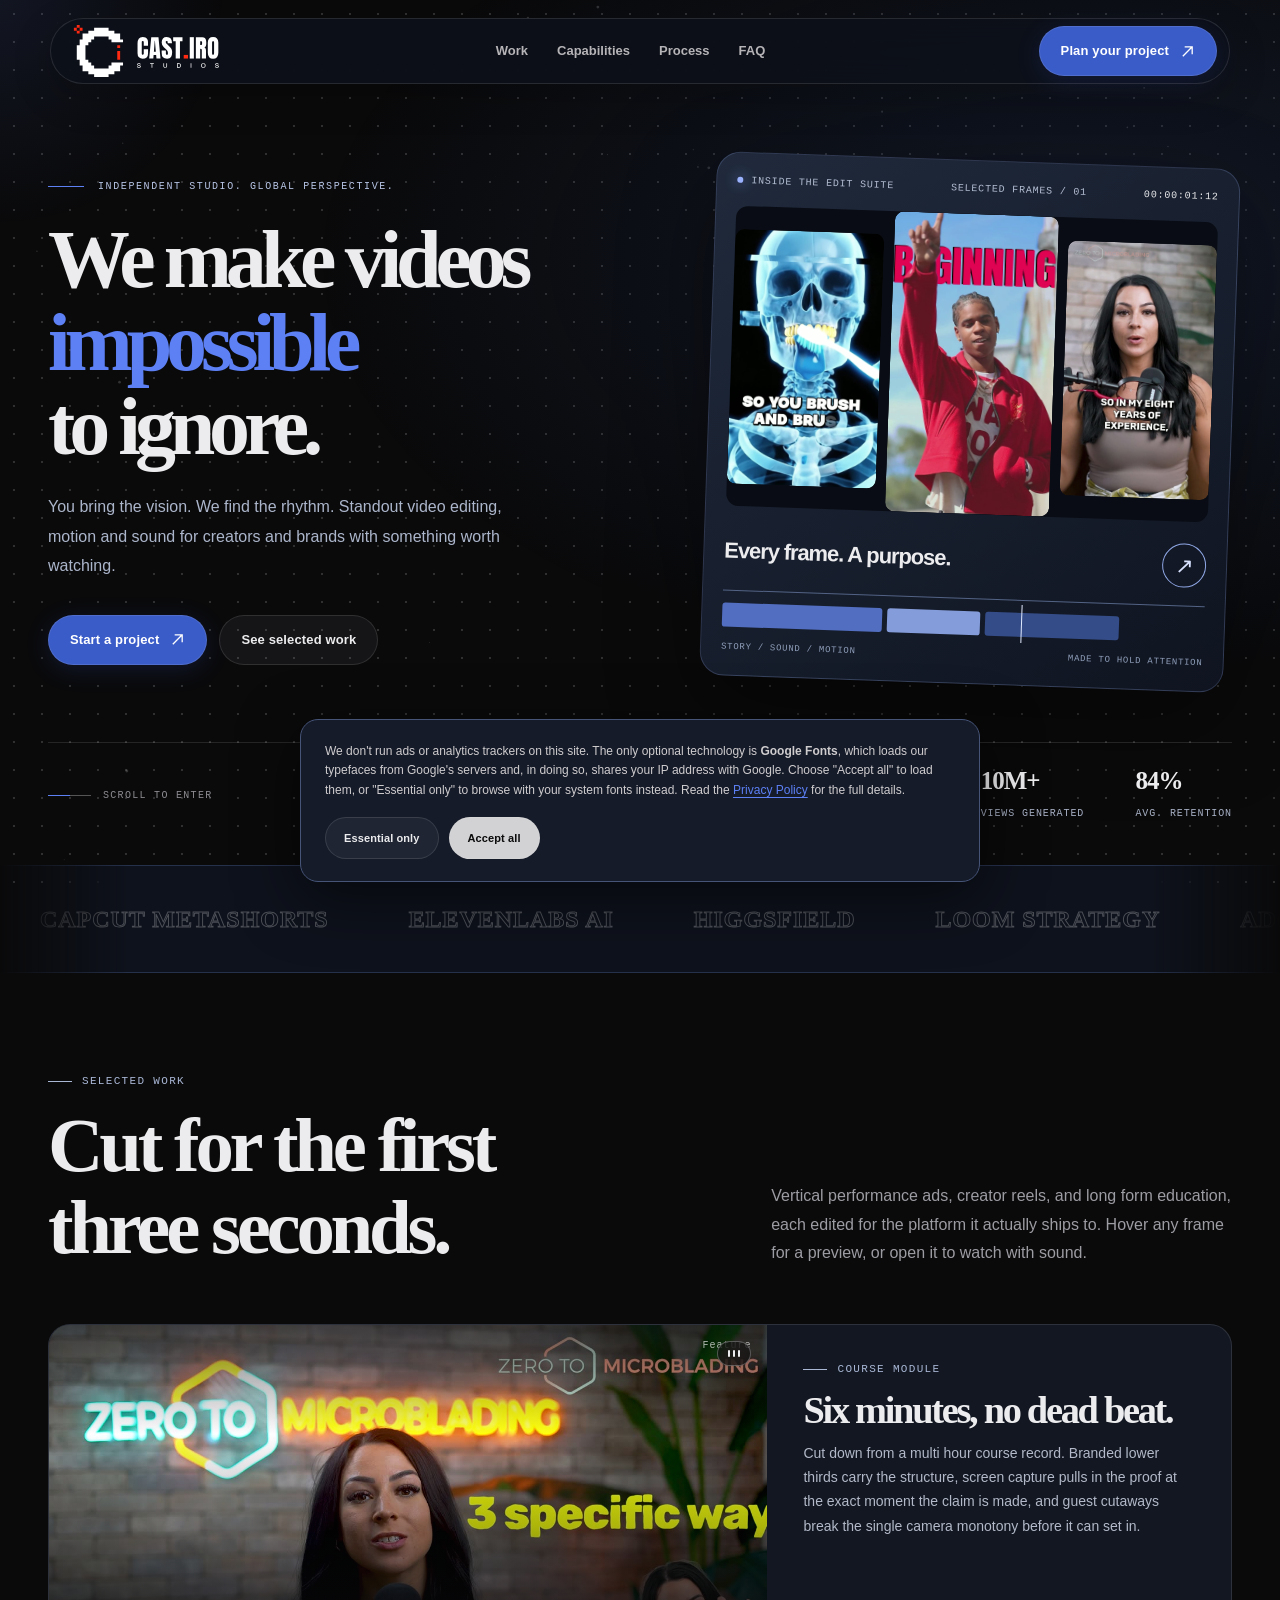
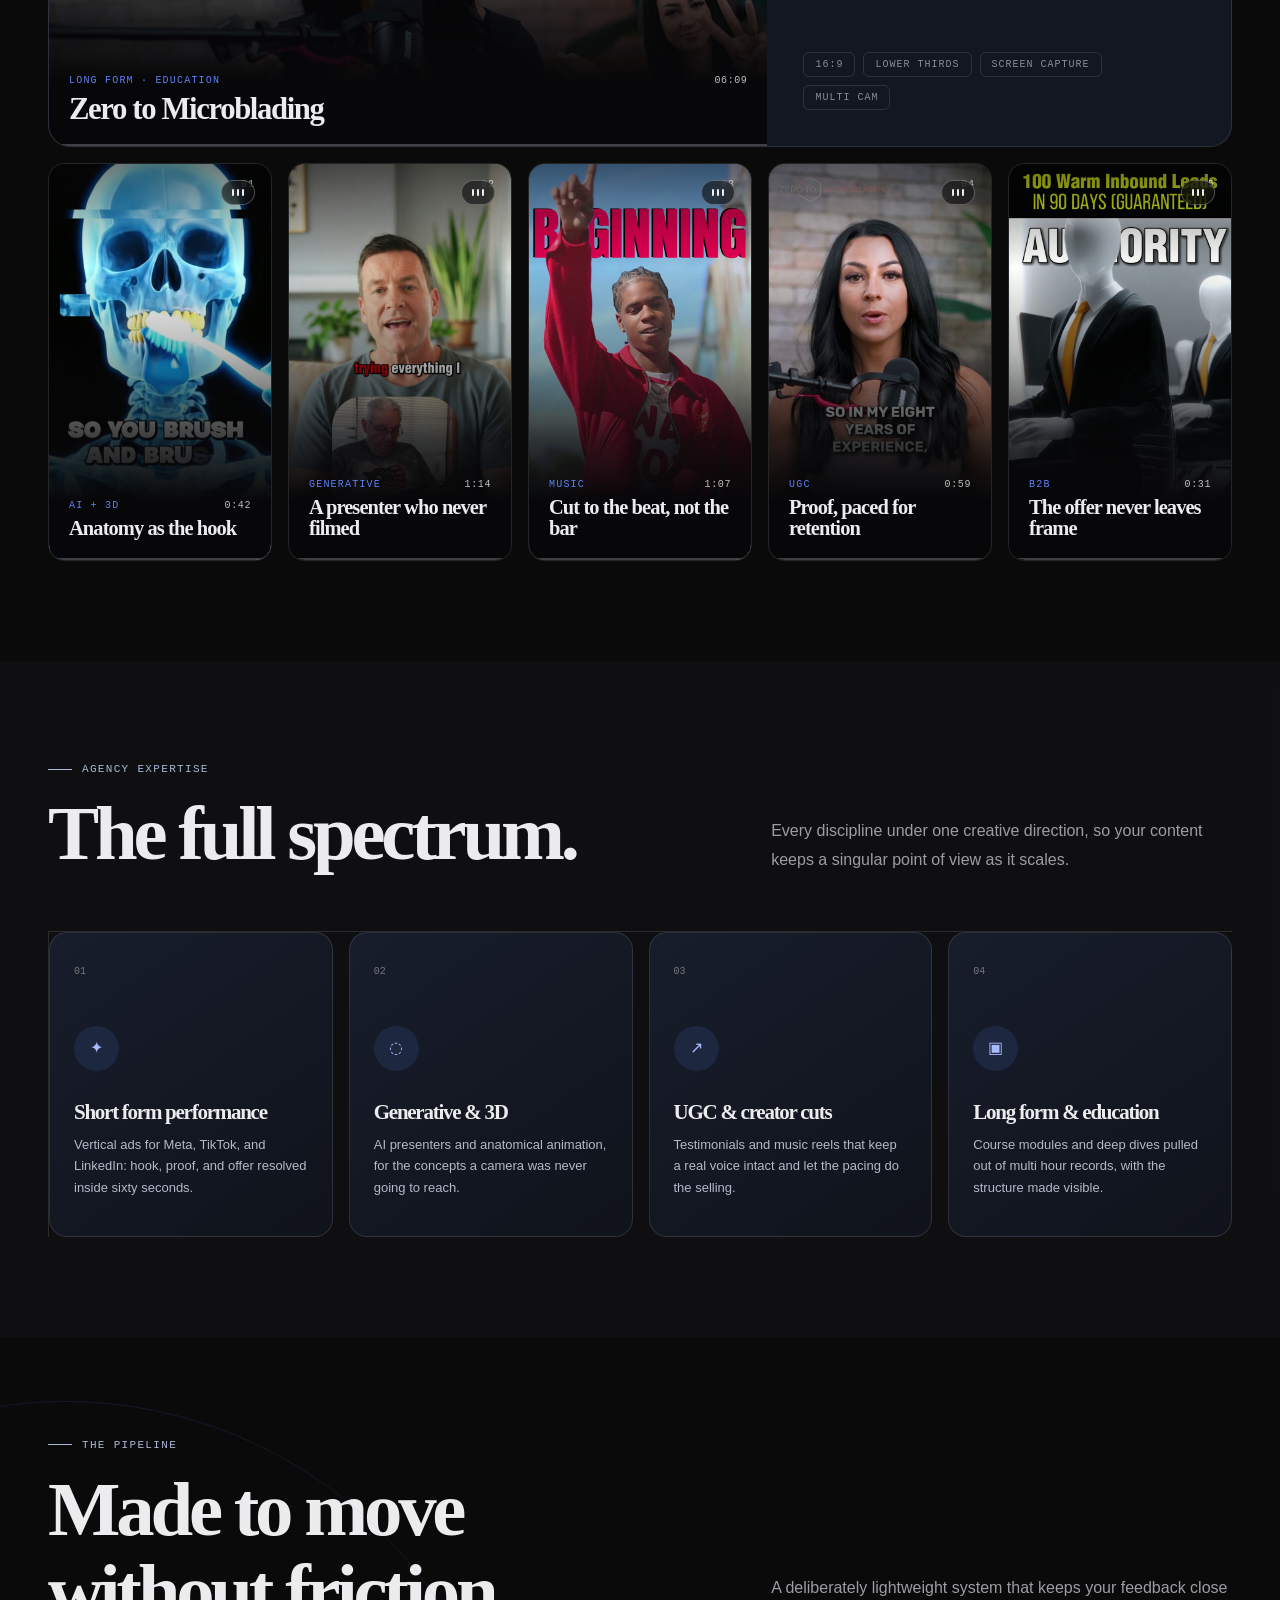
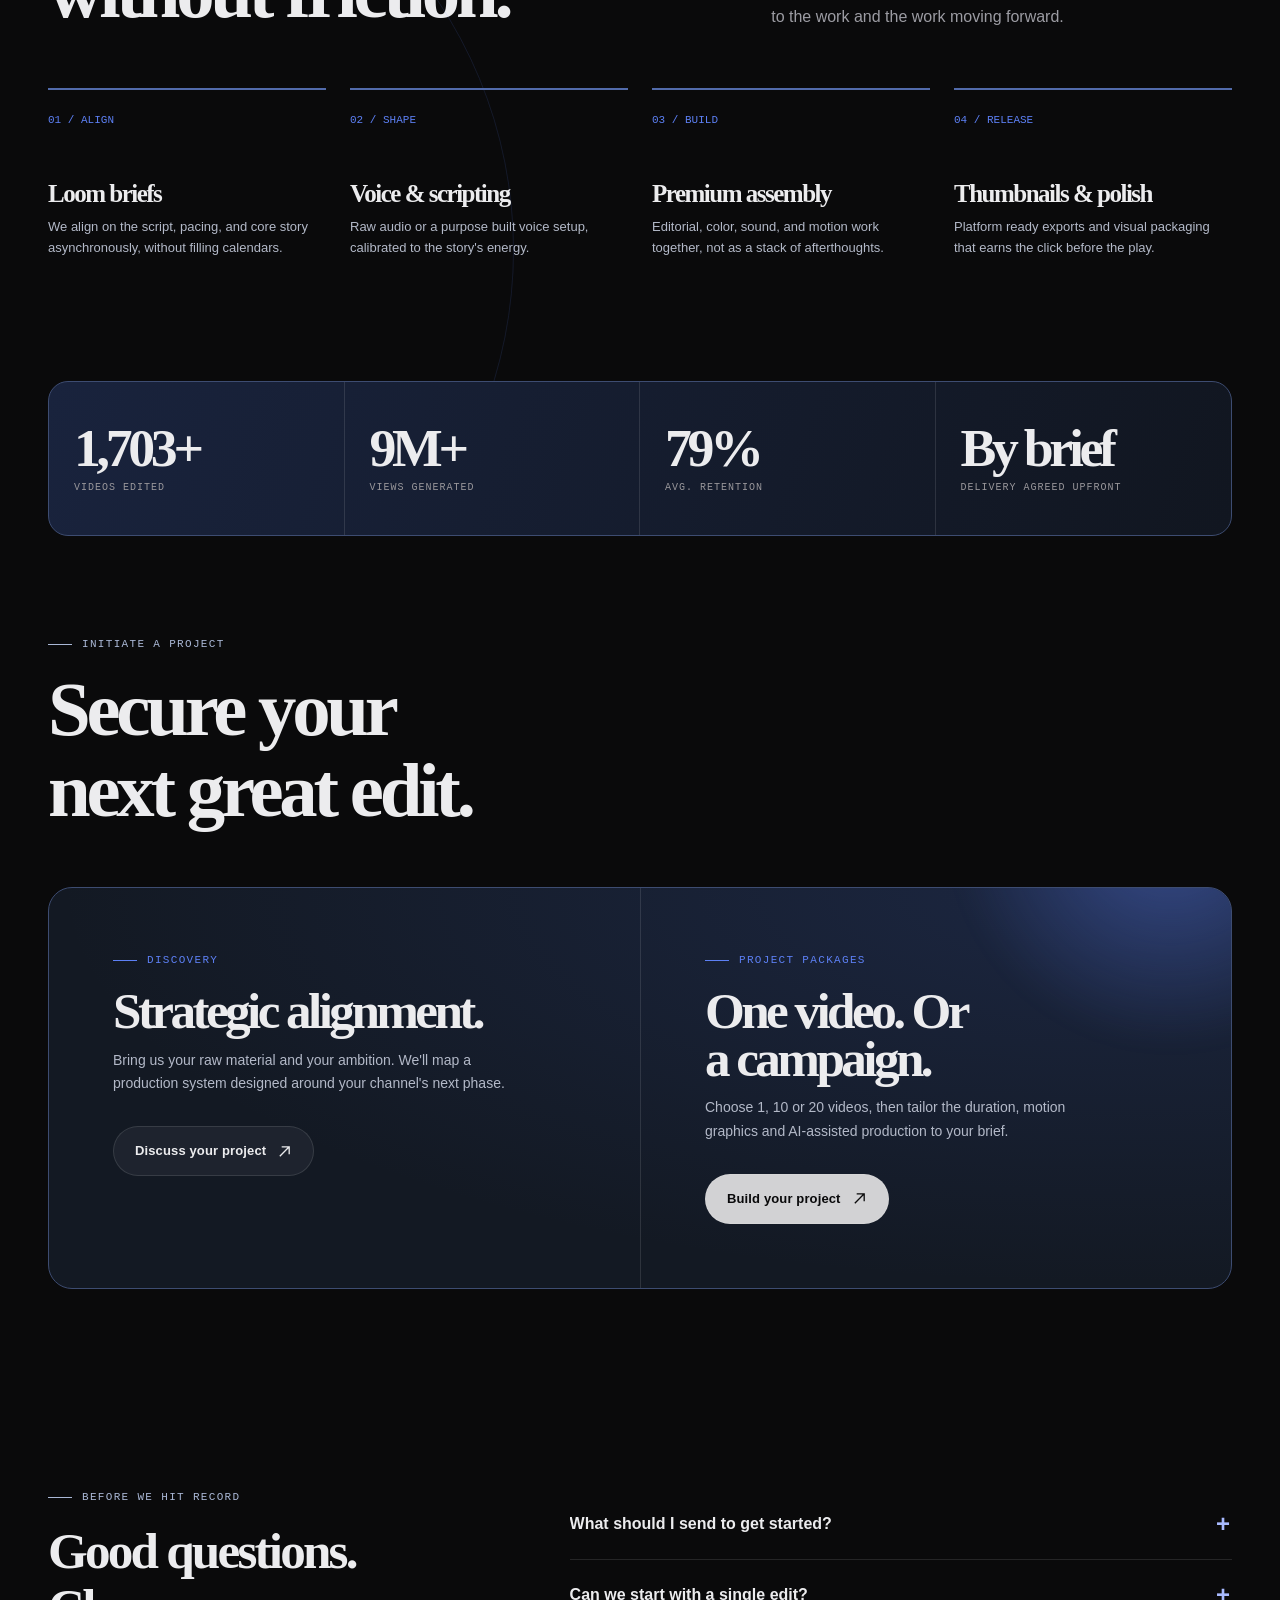
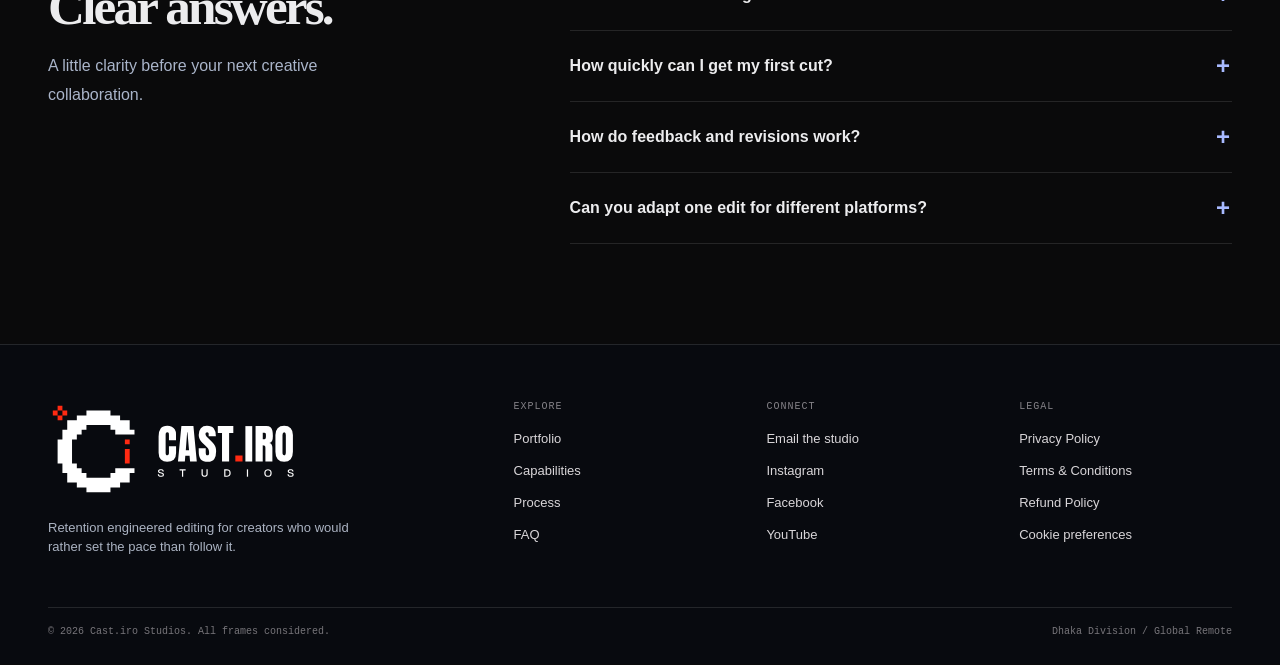
==== index.html @ a3deab30 "Publish Cast.iro Studios website" ====
<!doctype html>
<html lang="en">
<head>
  <meta charset="utf-8">
  <meta name="viewport" content="width=device-width, initial-scale=1">
  <meta name="description" content="Cast.iro Studios: retention led video editing for creators and brands.">
  <meta name="theme-color" content="#0a0a0b">
  <link rel="icon" type="image/svg+xml" href="assets/castiro-favicon.svg">
  <link rel="icon" type="image/png" sizes="64x64" href="assets/castiro-favicon-64.png">
  <link rel="shortcut icon" href="assets/castiro-favicon.ico">
  <link rel="apple-touch-icon" sizes="180x180" href="assets/castiro-apple-touch-icon-180.png">
  <title>Cast.iro Studios | Video Editing, Cut With Intent</title>
<meta property="og:type" content="website">
<meta property="og:site_name" content="Cast.iro Studios">
<meta property="og:title" content="Cast.iro Studios | Video Editing, Cut With Intent">
<meta property="og:description" content="Cast.iro Studios: retention led video editing for creators and brands.">
<meta property="og:image" content="assets/work/creator-reel.jpg">
<meta name="twitter:card" content="summary_large_image">
<script type="application/ld+json">
{
  "@context": "https://schema.org",
  "@graph": [
    {"@type":"ProfessionalService","name":"Cast.iro Studios","email":"castirostudios@gmail.com","address":{"@type":"PostalAddress","addressRegion":"Dhaka Division","addressCountry":"BD"},"areaServed":"Worldwide"},
    {"@type":"FAQPage","mainEntity":[
      {"@type":"Question","name":"What should I send to get started?","acceptedAnswer":{"@type":"Answer","text":"Send a short outline of your project, your target platform, a reference you like, and your deadline. Include a link to your footage if it is ready. We will confirm the scope before work begins."}},
      {"@type":"Question","name":"Can we start with a single edit?","acceptedAnswer":{"@type":"Answer","text":"Yes. A single video starts at $10, 10 videos at $50, and 20 videos at $100. These are one-time project prices for standard editing. You can also select a free sample on our project pricing page."}},
      {"@type":"Question","name":"How quickly can I get my first cut?","acceptedAnswer":{"@type":"Answer","text":"We confirm timing after reviewing the number of videos, duration, required production and supplied assets. Tell us your deadline in the project brief."}},
      {"@type":"Question","name":"How do feedback and revisions work?","acceptedAnswer":{"@type":"Answer","text":"Share consolidated, timestamped feedback. Revision allowances and additional work are agreed in the project quote before editing begins."}},
      {"@type":"Question","name":"Can you adapt one edit for different platforms?","acceptedAnswer":{"@type":"Answer","text":"Yes. Tell us where each version will run and which aspect ratios you need. We can plan platform-specific cuts, captions and pacing in your project quote."}}
    ]}
  ]
}
</script>


  <!--
    Google Fonts is loaded from JavaScript further down the page, only
    after a visitor accepts "Accept all" in the cookie banner. Until
    then the fallback fonts defined in :root are used instead. This
    keeps the very first network request the browser makes free of any
    third-party (Google) contact, which is what the cookie banner
    promises. See the "COOKIE CONSENT" section of the script at the
    bottom of this file.
  -->

  <style>

    /* ==========================================================
       1. DESIGN TOKENS
       Every color, font, and easing curve used across the page
       is defined once here so the whole site can be restyled by
       editing this one block.
       ========================================================== */
    :root {
      /* Kinetic palette — a neutral void black and a charcoal panel,
         chalk-grey type, and a dot lattice running underneath it all, so
         the footage in the work grid is the warmest thing on the page. */
      --ink: #ececee;
      --muted: #9c9ca3;
      --canvas: #0a0a0b;
      --surface: #141416;
      --line: rgba(236, 236, 238, .12);

      /* One chromatic accent only: cobalt. --accent is the bright cut
         used for type and glows (5.5:1 on the canvas); --cobalt is the
         deeper fill behind white labels. Hierarchy below it is carried
         by a cool steel grey, not by a second hue. --chalk is the light
         panel from the palette, used for the secondary button. */
      --accent: #5d80f5;
      --accent-dim: #8b8b94;
      --accent-rgb: 93, 128, 245;
      --cobalt: #3a5cc8;
      --chalk: #d2d2d4;
      --dot-rgb: 236, 236, 238;

      --serif: "Syne", Georgia, serif;
      --sans: "Manrope", -apple-system, BlinkMacSystemFont, "Segoe UI", sans-serif;
      --mono: "DM Mono", "Consolas", monospace;
      --ease: cubic-bezier(.16, 1, .3, 1);
    }

    /* ==========================================================
       2. RESET & BASE ELEMENTS
       ========================================================== */
    * {
      box-sizing: border-box;
      margin: 0;
    }

    html {
      scroll-behavior: smooth;
      background: var(--canvas);
    }

    body {
      min-width: 320px;
      overflow-x: hidden;
      background: var(--canvas);
      color: var(--ink);
      font-family: var(--sans);
      line-height: 1.5;
      /* Makes body its own stacking context, so the z-index:-1 ambient
         layers below (dot grid, particles, spotlight) paint above the
         body background rather than underneath it. */
      isolation: isolate;
    }

    ::selection {
      background: var(--cobalt);
      color: #fff;
    }

    /* Kinetic dot grid, which replaces the old film grain: a fixed
       lattice the page scrolls across, the same dot field as the
       palette's charcoal panel. */
    body::before {
      content: "";
      position: fixed;
      inset: 0;
      z-index: -2;
      pointer-events: none;
      background-image: radial-gradient(circle, rgba(var(--dot-rgb), .17) 0 1px, transparent 1.6px);
      background-size: 28px 28px;
    }

    /* The kinetic half: a cobalt copy of the same lattice, shown only in
       a soft circle around the pointer. The script at the bottom moves
       it and offsets its background so the lit dots land exactly on the
       grey ones. Keep the 28px grid and 360px size in sync with it. */
    .kinetic-glow {
      position: fixed;
      z-index: -1;
      top: 0;
      left: 0;
      width: 360px;
      height: 360px;
      margin: -180px 0 0 -180px;
      pointer-events: none;
      opacity: 0;
      background-image: radial-gradient(circle, rgba(var(--accent-rgb), .95) 0 1.2px, transparent 1.8px);
      background-size: 28px 28px;
      -webkit-mask-image: radial-gradient(circle closest-side, #000 15%, transparent);
      mask-image: radial-gradient(circle closest-side, #000 15%, transparent);
      transition: opacity .4s;
    }

    .kinetic-glow.on {
      opacity: 1;
    }

    a {
      color: inherit;
      text-decoration: none;
    }

    button {
      color: inherit;
      font: inherit;
    }

    /* ==========================================================
       3. LAYOUT & TYPOGRAPHY UTILITIES
       Reused by nearly every section below.
       ========================================================== */
    .shell {
      width: min(1240px, calc(100% - 48px));
      margin: auto;
    }

    .eyebrow {
      display: flex;
      align-items: center;
      gap: 10px;
      color: var(--accent-dim);
      font: 500 11px/1 var(--mono);
      letter-spacing: .12em;
      text-transform: uppercase;
    }

    .eyebrow::before {
      content: "";
      width: 24px;
      height: 1px;
      background: currentColor;
    }

    .section {
      position: relative;
      padding: clamp(90px, 12vw, 170px) 0;
    }

    .section-head {
      display: grid;
      grid-template-columns: 1.2fr .8fr;
      gap: 32px;
      align-items: end;
      margin-bottom: 56px;
    }

    h1, h2, h3 {
      text-wrap: balance;
    }

    h2 {
      max-width: 760px;
      margin-top: 16px;
      font: 700 clamp(42px, 6vw, 82px) / .98 var(--serif);
      letter-spacing: -.065em;
    }

    .lead {
      max-width: 480px;
      color: var(--muted);
      font-size: 16px;
      line-height: 1.75;
    }

    /* ==========================================================
       4. PRELOADER
       ========================================================== */
    .loader {
      position: fixed;
      inset: 0;
      z-index: 100;
      display: grid;
      place-items: center;
      overflow: hidden;
      background: #070708;
      transition: clip-path .9s var(--ease);
    }

    .loader.done {
      clip-path: inset(0 0 100% 0);
      pointer-events: none;
    }

    .loader-inner {
      width: min(620px, 80vw);
    }

    .loader-brand {
      display: flex;
      justify-content: space-between;
      align-items: end;
      margin-bottom: 15px;
      font: 700 clamp(38px, 7vw, 72px) / .9 var(--serif);
      letter-spacing: -.08em;
    }

    .loader-brand small {
      color: var(--accent);
      font: 500 10px var(--mono);
      letter-spacing: .12em;
    }

    /* The studio logo. Starts faint and fills in to full strength as
       loading progresses; see the "PRELOADER" script for the JS side. */
    .loader-logo {
      display: block;
      width: auto;
      height: clamp(72px, 13vw, 132px);
      opacity: .25;
      transition: opacity .1s linear;
    }

    .loader-line {
      height: 1px;
      background: rgba(255, 255, 255, .18);
      overflow: hidden;
    }

    .loader-line span {
      display: block;
      width: 0;
      height: 100%;
      background: var(--accent);
      transition: width .24s linear;
    }

    .loader-status {
      display: flex;
      justify-content: space-between;
      margin-top: 12px;
      color: #8e8c91;
      font: 11px var(--mono);
      letter-spacing: .08em;
      text-transform: uppercase;
    }

    /* ==========================================================
       5. NAVIGATION
       ========================================================== */
    .nav {
      position: fixed;
      z-index: 15;
      top: 18px;
      left: 50%;
      width: min(1180px, calc(100% - 32px));
      transform: translateX(-50%);
      border: 1px solid transparent;
      border-radius: 999px;
      transition: background .35s, border-color .35s, box-shadow .35s, top .35s;
    }

    .nav.scrolled {
      top: 10px;
      background: rgba(12, 12, 14, .76);
      border-color: var(--line);
      box-shadow: 0 15px 45px rgba(0, 0, 0, .22);
      backdrop-filter: blur(18px);
    }

    .nav-inner {
      height: 64px;
      display: flex;
      align-items: center;
      justify-content: space-between;
      padding: 0 12px 0 20px;
    }

    /* The studio logo (assets/castiro-logo-horizontal-white.svg): the horizontal white
       cut on a transparent background, so it sits straight on the dark
       UI. The footer reuses it at a larger size. */
    .brand {
      display: inline-flex;
      align-items: center;
    }

    .brand img {
      display: block;
      width: auto;
      height: 58px;
      transition: opacity .25s;
    }

    .brand:hover img {
      opacity: .78;
    }

    footer .brand img {
      height: 96px;
    }

    .nav-links {
      display: flex;
      gap: 3px;
      list-style: none;
      padding: 0;
    }

    .nav-links a {
      display: block;
      padding: 8px 13px;
      border-radius: 999px;
      color: #b6b4b7;
      font-size: 12px;
      font-weight: 700;
      transition: .25s;
    }

    .nav-links a:hover {
      color: white;
      background: rgba(255, 255, 255, .08);
    }

    .menu {
      display: none;
      border: 0;
      background: transparent;
      cursor: pointer;
      padding: 10px;
    }

    .menu span {
      display: block;
      width: 21px;
      height: 1px;
      margin: 5px;
      background: #fff;
      transition: .25s;
    }

    .nav.open .menu span:first-child {
      transform: translateY(3px) rotate(45deg);
    }

    .nav.open .menu span:last-child {
      transform: translateY(-3px) rotate(-45deg);
    }

    .nav.open .nav-links {
      display: flex;
    }

    /* ==========================================================
       6. BUTTONS & CONTROLS
       ========================================================== */
    .button {
      /* The fill is the deeper --cobalt, not the bright --accent, so a
         white label clears 5.7:1 on it. */
      --button-bg: var(--cobalt);
      --button-fg: #fff;
      position: relative;
      display: inline-flex;
      align-items: center;
      justify-content: center;
      gap: 11px;
      min-height: 49px;
      padding: 0 21px;
      border: 1px solid rgba(236, 236, 238, .12);
      border-radius: 999px;
      overflow: hidden;
      background: var(--button-bg);
      color: var(--button-fg);
      font-size: 12px;
      font-weight: 800;
      letter-spacing: .01em;
      isolation: isolate;
      cursor: pointer;
      transition: transform .3s var(--ease), border-color .3s, background .3s;
    }

    .button::before {
      content: "";
      position: absolute;
      inset: 0;
      z-index: -1;
      background: linear-gradient(110deg, transparent 30%, rgba(255, 255, 255, .32) 49%, transparent 58%);
      transform: translateX(-110%);
      transition: transform .65s var(--ease);
    }

    .button:hover::before {
      transform: translateX(110%);
    }

    .button:hover {
      border-color: rgba(236, 236, 238, .4);
    }

    .button:focus-visible {
      outline: 2px solid var(--accent);
      outline-offset: 3px;
    }

    .button svg {
      width: 15px;
      transition: transform .25s;
    }

    .button:hover svg {
      transform: translate(3px, -3px);
    }

    .button.ghost {
      --button-bg: rgba(236, 236, 238, .05);
      --button-fg: var(--ink);
    }

    /* Secondary emphasis is a chalk fill, not a second accent hue. */
    .button.solid {
      --button-bg: var(--chalk);
      --button-fg: var(--canvas);
    }

    /* ==========================================================
       7. HERO
       ========================================================== */
    .hero {
      position: relative;
      display: grid;
      align-items: end;
      min-height: 100svh;
      padding: clamp(120px, 15vh, 155px) 0 54px;
      overflow: hidden;
    }

    .hero::after {
      content: "";
      position: absolute;
      z-index: 0;
      inset: auto 0 0;
      height: 220px;
      background: linear-gradient(transparent, var(--canvas));
      pointer-events: none;
    }

    .hero-grid {
      position: relative;
      z-index: 1;
      display: grid;
      grid-template-columns: 1.3fr .7fr;
      gap: 30px;
      align-items: end;
    }

    .hero-copy {
      max-width: 860px;
    }

    /* The studio's tagline: the headline typeface at label size, with a
       slow cobalt shine sweeping through the chalk text so it stands out
       from the smaller mono labels used everywhere else. */
    .hero-kicker {
      flex-wrap: wrap;
      gap: 14px;
      font: 700 clamp(13px, 1.3vw, 16px) / 1.2 var(--serif);
      letter-spacing: .2em;
    }

    .hero-kicker::before {
      width: 36px;
      background: var(--accent);
    }

    .hero-kicker span {
      background: linear-gradient(100deg, var(--ink) 35%, var(--accent) 50%, var(--ink) 65%) 0 0 / 250% 100%;
      -webkit-background-clip: text;
      background-clip: text;
      -webkit-text-fill-color: transparent;
      color: transparent;
      animation: kicker-shine 5s ease-in-out infinite;
    }

    @keyframes kicker-shine {
      0%   { background-position: 100% 0; }
      60%, 100% { background-position: 0 0; }
    }

    .hero h1 {
      margin: 22px 0 24px;
      /* Capped by viewport height too, so the longer intro paragraph
         below still fits on the first screen of a short laptop display. */
      font: 700 clamp(58px, min(9vw, 15.5vh), 140px) / .83 var(--serif);
      letter-spacing: -.09em;
    }

    .hero h1 .word {
      display: inline-block;
      transform: translateY(112%);
      opacity: 0;
      transition: transform 1s var(--ease), opacity .8s var(--ease);
    }

    body.ready .hero h1 .word {
      transform: none;
      opacity: 1;
    }

    .hero h1 .accent {
      color: var(--accent);
    }

    .hero h1 .line {
      display: block;
      overflow: hidden;
    }

    .hero-description {
      max-width: 660px;
      color: #b2b0b2;
      font-size: clamp(15px, 1.4vw, 17px);
      line-height: 1.7;
    }

    .hero-actions {
      display: flex;
      flex-wrap: wrap;
      gap: 12px;
      margin-top: 34px;
    }

    .hero-foot {
      position: relative;
      z-index: 1;
      display: flex;
      justify-content: space-between;
      align-items: end;
      gap: 18px;
      margin-top: clamp(36px, 8vh, 80px);
    }

    .scroll-cue {
      display: flex;
      align-items: center;
      gap: 12px;
      color: #8e8c91;
      font: 10px var(--mono);
      letter-spacing: .13em;
      text-transform: uppercase;
    }

    .scroll-cue span {
      display: block;
      width: 43px;
      height: 1px;
      overflow: hidden;
      background: #555;
    }

    .scroll-cue span::after {
      content: "";
      display: block;
      width: 50%;
      height: 100%;
      background: var(--accent);
      animation: scan 1.6s infinite;
    }

    .hero-stats {
      display: flex;
      gap: clamp(17px, 4vw, 54px);
    }

    .hero-stat b {
      display: block;
      font: 700 clamp(19px, 2vw, 28px) / 1 var(--serif);
      letter-spacing: -.07em;
    }

    .hero-stat small {
      color: #89878a;
      font: 10px var(--mono);
      letter-spacing: .09em;
      text-transform: uppercase;
    }

    @keyframes scan {
      to { transform: translateX(90px); }
    }

    /* ==========================================================
       8. TOOLS MARQUEE
       ========================================================== */
    /* A continuous ribbon of large outlined words. The track holds the
       word list four times and slides exactly half its width per loop,
       so the second half lands where the first began with no seam.
       Each half is wider than even a very wide screen, so no gap ever
       opens at the right edge. Only the first copy is read aloud. The edges fade out through a mask, so
       the dot grid behind stays visible right to the border. */
    .marquee {
      overflow: hidden;
      padding: 40px 0;
      border-block: 1px solid var(--line);
      -webkit-mask-image: linear-gradient(90deg, transparent, #000 clamp(40px, 10vw, 150px), #000 calc(100% - clamp(40px, 10vw, 150px)), transparent);
      mask-image: linear-gradient(90deg, transparent, #000 clamp(40px, 10vw, 150px), #000 calc(100% - clamp(40px, 10vw, 150px)), transparent);
    }

    .marquee-track {
      display: flex;
      width: max-content;
      animation: marquee 30s linear infinite;
    }

    .marquee span {
      margin: 0 40px;
      color: transparent;
      -webkit-text-stroke: 1px rgba(var(--dot-rgb), .28);
      font: 700 24px/1.1 var(--serif);
      letter-spacing: .04em;
      text-transform: uppercase;
      white-space: nowrap;
    }

    @keyframes marquee {
      to { transform: translateX(-50%); }
    }

    /* ==========================================================
       9. SELECTED WORK
       Every tile carries three assets at three different costs:
         · a poster JPG  (~70KB) — ships with the page
         · an 8s silent loop (~250KB) — src is attached by JS only
           when the tile is hovered or scrolled into view
         · the full cut with audio (6–36MB) — only ever requested
           when someone actually opens the tile in the lightbox
       That is why the markup below has a <video> with no src: the
       poster <img> underneath is what renders until JS promotes it.
       ========================================================== */
    .work-feature {
      display: grid;
      grid-template-columns: 1.55fr 1fr;
      /* The media column has no in-flow content (poster and video are
         both absolute), so the row height comes from the copy panel.
         This floor stops the 16:9 frame collapsing on wide screens. */
      min-height: clamp(360px, 33vw, 440px);
      margin-bottom: 16px;
      overflow: hidden;
      border: 1px solid var(--line);
      border-radius: 18px;
      background: var(--surface);
    }

    .reel-grid {
      display: grid;
      grid-template-columns: repeat(5, 1fr);
      gap: 16px;
    }

    /* Shared tile shell. It is a <button> so the lightbox is reachable
       by keyboard, which a div with a click handler would not be. */
    .tile {
      position: relative;
      display: block;
      width: 100%;
      height: 100%;
      padding: 0;
      overflow: hidden;
      border: 0;
      background: #111113;
      color: inherit;
      font: inherit;
      text-align: left;
      cursor: pointer;
      isolation: isolate;
    }

    /* The wrapper owns the shape and the lift; the button inside just
       fills it. Keeping the transform off the button means the focus
       ring is never clipped by the wrapper's overflow. */
    .reel {
      position: relative;
      aspect-ratio: 9 / 16;
      overflow: hidden;
      border: 1px solid var(--line);
      border-radius: 16px;
      transition: translate .55s var(--ease), border-color .4s;
    }

    /* The lift uses `translate`, not `transform`: these tiles also carry
       .reveal, whose .visible rule sets `transform: none` further down
       the sheet at equal specificity and would otherwise cancel it. */
    .reel:hover {
      translate: 0 -6px;
      border-color: rgba(236, 236, 238, .35);
    }

    .tile:focus-visible {
      outline: 2px solid var(--accent);
      outline-offset: 3px;
    }

    .tile-poster,
    .tile-loop {
      position: absolute;
      inset: 0;
      width: 100%;
      height: 100%;
      object-fit: cover;
      transition: transform .8s var(--ease);
    }

    /* A slow push-in on the frame itself, so the tile reacts even
       before the preview has finished loading. */
    .tile:hover .tile-poster,
    .tile:hover .tile-loop {
      transform: scale(1.05);
    }

    .tile-loop {
      opacity: 0;
      transition: opacity .45s var(--ease), transform .8s var(--ease);
    }

    /* Set by JS once the loop has actually started painting frames, so
       the poster is never swapped for a blank video element. */
    .tile.is-playing .tile-loop {
      opacity: 1;
    }

    /* Weighted hard toward the bottom on purpose: this footage carries
       its own burned-in captions, so the tile's own label only stays
       legible if the base of the frame is nearly solid. */
    .tile-scrim {
      position: absolute;
      inset: 0;
      z-index: 2;
      background:
        linear-gradient(180deg,
          rgba(7, 7, 9, .55) 0%,
          rgba(7, 7, 9, 0) 26%,
          rgba(7, 7, 9, .30) 48%,
          rgba(7, 7, 9, .80) 70%,
          rgba(7, 7, 9, 1) 85%,
          rgba(7, 7, 9, 1) 100%);
    }

    .tile-meta {
      position: absolute;
      z-index: 3;
      inset: auto 0 0;
      padding: 20px;
    }

    /* Kicker and runtime share one baseline row, so the runtime can
       never collide with a title that wraps to two lines. */
    .tile-kicker-row {
      display: flex;
      align-items: baseline;
      justify-content: space-between;
      gap: 10px;
      margin-bottom: 7px;
    }

    .tile-meta small {
      color: var(--accent);
      font: 10px var(--mono);
      letter-spacing: .12em;
      text-transform: uppercase;
    }

    /* A <span>, not an <h3> — the tile is a <button>, which may only
       contain phrasing content. The button's aria-label carries the
       full description for assistive tech. */
    .tile-title {
      display: block;
      font: 700 clamp(17px, 1.6vw, 23px) / 1.05 var(--serif);
      letter-spacing: -.045em;
    }

    .feature-media .tile-title {
      font-size: clamp(22px, 2.4vw, 34px);
    }

    .tile-index {
      position: absolute;
      z-index: 3;
      top: 15px;
      right: 16px;
      color: rgba(236, 236, 238, .75);
      font: 10px var(--mono);
      letter-spacing: .1em;
    }

    .tile-play {
      position: absolute;
      z-index: 3;
      top: 13px;
      left: 13px;
      display: grid;
      place-items: center;
      width: 36px;
      height: 36px;
      border: 1px solid rgba(236, 236, 238, .28);
      border-radius: 50%;
      background: rgba(7, 7, 9, .45);
      backdrop-filter: blur(9px);
      opacity: 0;
      transform: translateY(6px);
      transition: .35s var(--ease);
    }

    .tile-play::before {
      content: "";
      margin-left: 3px;
      border-top: 6px solid transparent;
      border-bottom: 6px solid transparent;
      border-left: 10px solid var(--ink);
    }

    .tile:hover .tile-play,
    .tile:focus-visible .tile-play {
      opacity: 1;
      transform: none;
    }

    /* Runtime sits opposite the kicker, so the length is legible before
       anyone commits to opening the full cut. */
    .tile-dur {
      flex: none;
      color: rgba(236, 236, 238, .8);
      font: 10px var(--mono);
      letter-spacing: .06em;
    }

    /* Right-hand copy panel of the feature tile */
    .feature-copy {
      display: flex;
      flex-direction: column;
      justify-content: space-between;
      gap: 24px;
      padding: clamp(24px, 3vw, 40px);
    }

    .feature-copy h3 {
      margin: 14px 0 12px;
      font: 700 clamp(26px, 3vw, 40px) / .98 var(--serif);
      letter-spacing: -.06em;
    }

    .feature-copy p {
      color: var(--muted);
      font-size: 14px;
      line-height: 1.72;
    }

    .feature-specs {
      display: flex;
      flex-wrap: wrap;
      gap: 8px;
      margin: 0;
      padding: 0;
      list-style: none;
    }

    .feature-specs li {
      padding: 6px 11px;
      border: 1px solid var(--line);
      border-radius: 999px;
      color: var(--accent-dim);
      font: 10px var(--mono);
      letter-spacing: .1em;
      text-transform: uppercase;
    }

    /* ----------------------------------------------------------
       LIGHTBOX
       One shared player. Its src is set on open and cleared on
       close, so a 36MB long-form cut is never left resident after
       the visitor has moved on.
       ---------------------------------------------------------- */
    /* The [hidden] rule must come with this one. `display: grid` below
       is an author declaration and so beats the UA stylesheet's
       [hidden] { display: none } — without this, the closed lightbox
       stays a full-viewport, pointer-catching overlay at z-index 95
       and nothing else on the page can be clicked or hovered. */
    .lightbox[hidden] {
      display: none;
    }

    .lightbox {
      position: fixed;
      z-index: 95;
      inset: 0;
      display: grid;
      place-items: center;
      padding: clamp(16px, 4vw, 48px);
      background: rgba(5, 5, 7, .9);
      backdrop-filter: blur(14px);
      opacity: 0;
      transition: opacity .3s var(--ease);
    }

    .lightbox.visible {
      opacity: 1;
    }

    .lightbox-inner {
      position: relative;
      display: flex;
      flex-direction: column;
      gap: 14px;
      margin: 0;
      max-width: 100%;
    }

    /* preload="none" means the element has no intrinsic size until
       metadata arrives, so without an explicit aspect-ratio it falls
       back to the default 300x150 and a vertical cut renders as a
       squashed landscape box. Portrait is the common case here, so the
       player is driven from its height. */
    .lightbox video {
      display: block;
      width: auto;
      height: 76vh;
      max-width: 100%;
      max-height: 76vh;
      aspect-ratio: 9 / 16;
      border-radius: 12px;
      background: #000;
    }

    .lightbox video.is-landscape {
      width: min(100%, 128vh);
      height: auto;
      max-height: 72vh;
      aspect-ratio: 16 / 9;
    }

    .lightbox figcaption {
      display: flex;
      flex-wrap: wrap;
      gap: 6px 14px;
      align-items: baseline;
      color: var(--muted);
      font-size: 13px;
    }

    .lightbox figcaption b {
      color: var(--ink);
      font: 700 15px var(--serif);
      letter-spacing: -.02em;
    }

    .lightbox figcaption span {
      color: var(--accent-dim);
      font: 10px var(--mono);
      letter-spacing: .1em;
      text-transform: uppercase;
    }

    .lightbox-close {
      position: absolute;
      top: -46px;
      right: 0;
      display: grid;
      place-items: center;
      width: 36px;
      height: 36px;
      border: 1px solid var(--line);
      border-radius: 50%;
      background: rgba(236, 236, 238, .06);
      color: var(--ink);
      font-size: 18px;
      line-height: 1;
      cursor: pointer;
      transition: background .25s;
    }

    .lightbox-close:hover {
      background: rgba(236, 236, 238, .16);
    }

    .lightbox-close:focus-visible {
      outline: 2px solid var(--accent);
      outline-offset: 3px;
    }

    /* ==========================================================
       10. SERVICES / WORKFLOW
       ========================================================== */
    /* Translucent, so the dot grid reads through it dimmed, like the
       palette's charcoal panel sitting on the void. */
    .services {
      background: rgba(20, 20, 23, .62);
    }

    .service-grid {
      display: grid;
      grid-template-columns: repeat(4, 1fr);
      border-top: 1px solid var(--line);
      border-left: 1px solid var(--line);
    }

    .service {
      position: relative;
      min-height: 305px;
      padding: 24px;
      overflow: hidden;
      border-right: 1px solid var(--line);
      border-bottom: 1px solid var(--line);
      transition: background .4s;
    }

    .service:hover {
      background: #17171b;
    }

    .service-number {
      color: #77757a;
      font: 10px var(--mono);
    }

    .service-icon {
      display: grid;
      place-items: center;
      width: 45px;
      height: 45px;
      margin: 45px 0 30px;
      border-radius: 50%;
      background: rgba(var(--accent-rgb), .12);
      color: var(--accent);
    }

    .service-icon svg {
      width: 22px;
    }

    .service h3 {
      font: 700 21px/1.05 var(--serif);
      letter-spacing: -.06em;
    }

    .service p {
      margin-top: 11px;
      color: var(--muted);
      font-size: 13px;
      line-height: 1.65;
    }

    .process {
      overflow: hidden;
    }

    .process::before {
      content: "";
      position: absolute;
      width: 70vw;
      height: 70vw;
      top: 10%;
      left: -30%;
      border: 1px solid rgba(var(--accent-rgb), .13);
      border-radius: 50%;
    }

    .process-grid {
      position: relative;
      display: grid;
      grid-template-columns: repeat(4, 1fr);
      gap: 16px;
    }

    .step {
      padding: 22px 0;
      border-top: 1px solid var(--line);
    }

    .step b {
      display: block;
      color: var(--accent);
      font: 500 11px var(--mono);
    }

    .step h3 {
      margin: 55px 0 10px;
      font: 700 25px/1 var(--serif);
      letter-spacing: -.06em;
    }

    .step p {
      color: var(--muted);
      font-size: 13px;
      line-height: 1.65;
    }

    .metrics {
      display: grid;
      grid-template-columns: repeat(4, 1fr);
      border-block: 1px solid var(--line);
    }

    .metric {
      padding: 42px 25px;
      border-right: 1px solid var(--line);
    }

    .metric:last-child {
      border: 0;
    }

    .metric b {
      display: block;
      font: 700 clamp(32px, 4.2vw, 60px) / .9 var(--serif);
      letter-spacing: -.08em;
    }

    .metric small {
      display: block;
      margin-top: 10px;
      color: #99979b;
      font: 10px var(--mono);
      letter-spacing: .1em;
      text-transform: uppercase;
    }

    /* ==========================================================
       11. BOOKING PANEL
       ========================================================== */
    .booking-panel {
      position: relative;
      display: grid;
      grid-template-columns: 1fr 1fr;
      overflow: hidden;
      border: 1px solid var(--line);
      border-radius: 22px;
      background:
        radial-gradient(circle, rgba(var(--dot-rgb), .08) 0 1px, transparent 1.6px) 0 0 / 22px 22px,
        linear-gradient(110deg, #151519, #0e0e10);
    }

    .booking-panel::before {
      content: "";
      position: absolute;
      width: 500px;
      height: 500px;
      right: -190px;
      top: -310px;
      border-radius: 50%;
      background: radial-gradient(circle, rgba(var(--accent-rgb), .42), transparent 62%);
      filter: blur(10px);
    }

    .booking-option {
      position: relative;
      padding: clamp(30px, 5vw, 64px);
    }

    .booking-option + .booking-option {
      border-left: 1px solid var(--line);
    }

    .booking-option .eyebrow {
      color: var(--accent);
    }

    .booking-option h3 {
      margin: 18px 0 14px;
      font: 700 clamp(30px, 4vw, 52px) / .93 var(--serif);
      letter-spacing: -.07em;
    }

    .booking-option p {
      max-width: 410px;
      margin-bottom: 30px;
      color: var(--muted);
      font-size: 14px;
      line-height: 1.7;
    }

    /* ==========================================================
       12. FOOTER
       ========================================================== */
    footer {
      padding: 56px 0 27px;
      border-top: 1px solid var(--line);
    }

    .footer-grid {
      display: grid;
      grid-template-columns: 2fr 1fr 1fr 1fr;
      gap: 40px;
    }

    .footer-blurb {
      max-width: 330px;
      margin-top: 14px;
      color: var(--muted);
      font-size: 13px;
    }

    .footer-title {
      margin-bottom: 14px;
      color: #858388;
      font: 10px var(--mono);
      letter-spacing: .1em;
      text-transform: uppercase;
    }

    .footer-links {
      list-style: none;
      padding: 0;
    }

    .footer-links li + li {
      margin-top: 8px;
    }

    .footer-links a, .footer-links button {
      display: inline;
      border: 0;
      background: none;
      padding: 0;
      color: #d9d6d9;
      font-size: 13px;
      font-family: inherit;
      cursor: pointer;
      transition: color .2s;
    }

    .footer-links a:hover, .footer-links button:hover {
      color: var(--accent);
    }

    .footer-bottom {
      display: flex;
      justify-content: space-between;
      gap: 20px;
      margin-top: 50px;
      padding-top: 18px;
      border-top: 1px solid var(--line);
      color: #77757a;
      font: 10px var(--mono);
    }

    /* ==========================================================
       13. COOKIE CONSENT BANNER
       ========================================================== */
    .cookie-banner {
      position: fixed;
      z-index: 90;
      left: 50%;
      bottom: 18px;
      width: min(680px, calc(100% - 32px));
      padding: 22px 24px;
      border: 1px solid var(--line);
      border-radius: 18px;
      background: rgba(15, 15, 18, .97);
      backdrop-filter: blur(20px);
      box-shadow: 0 25px 70px rgba(0, 0, 0, .45);
      transform: translate(-50%, 140%);
      transition: transform .5s var(--ease);
    }

    .cookie-banner.visible {
      transform: translate(-50%, 0);
    }

    .cookie-banner-text {
      color: #cfccce;
      font-size: 13px;
      line-height: 1.65;
    }

    .cookie-banner-text a {
      color: var(--accent);
      text-decoration: underline;
      text-underline-offset: 3px;
    }

    .cookie-banner-actions {
      display: flex;
      flex-wrap: wrap;
      gap: 10px;
      margin-top: 16px;
    }

    .cookie-banner .button {
      min-height: 42px;
      padding: 0 18px;
      font-size: 11px;
    }

    /* ==========================================================
       14. AMBIENT EFFECTS & MOTION PRIMITIVES
       ========================================================== */
    #particles {
      position: fixed;
      z-index: -1;
      inset: 0;
      pointer-events: none;
    }

    .spotlight {
      position: fixed;
      z-index: -1;
      width: 470px;
      height: 470px;
      border-radius: 50%;
      background: radial-gradient(circle, rgba(var(--accent-rgb), .10), transparent 68%);
      transform: translate(-50%, -50%);
      pointer-events: none;
      will-change: left, top;
    }

    .reveal {
      opacity: 0;
      transform: translateY(28px);
      transition: opacity .8s var(--ease), transform .8s var(--ease);
    }

    .reveal.visible {
      opacity: 1;
      transform: none;
    }

    .reveal.delay-1 { transition-delay: .1s; }
    .reveal.delay-2 { transition-delay: .2s; }
    .reveal.delay-3 { transition-delay: .3s; }

    /* ==========================================================
       15. RESPONSIVE — TABLET (≤ 820px)
       ========================================================== */
    @media (max-width: 820px) {
      .shell { width: min(100% - 32px, 680px); }

      .nav-links {
        display: none;
        position: absolute;
        top: 72px;
        left: 0;
        right: 0;
        padding: 10px;
        flex-direction: column;
        border: 1px solid var(--line);
        border-radius: 18px;
        background: rgba(13, 13, 15, .94);
        backdrop-filter: blur(20px);
      }

      .nav-links a { padding: 13px; }
      .menu { display: block; }
      .nav .button { min-height: 40px; padding: 0 15px; }

      .hero { min-height: 860px; padding-top: 130px; }
      .hero-grid, .section-head, .booking-panel { grid-template-columns: 1fr; }
      .hero-foot { align-items: start; flex-direction: column; margin-top: 50px; }
      .hero-stats { width: 100%; justify-content: space-between; }

      /* Two-up, not one-up: a single 9:16 reel at phone width would be
         taller than the viewport and lose its neighbours entirely. */
      .reel-grid { grid-template-columns: repeat(2, 1fr); gap: 12px; }
      .tile-meta { padding: 14px; }
      .tile-dur { right: 12px; bottom: 14px; }
      .lightbox-close { top: auto; bottom: -46px; }

      .service-grid, .process-grid, .metrics { grid-template-columns: 1fr; }
      .service { min-height: auto; padding: 28px 22px; }
      .service-icon { margin: 26px 0; }
      .step h3 { margin-top: 26px; }

      .metric { border-right: 0; border-bottom: 1px solid var(--line); padding: 29px 0; }
      .metric:last-child { border-bottom: 0; }

      .footer-grid { grid-template-columns: 1fr 1fr; }
      .footer-grid > :first-child { grid-column: span 2; }
      .footer-bottom { flex-direction: column; }
    }

    /* ==========================================================
       17. REDUCED MOTION
       ========================================================== */
    @media (prefers-reduced-motion: reduce) {
      *, *::before, *::after {
        scroll-behavior: auto !important;
        animation-duration: .01ms !important;
        animation-iteration-count: 1 !important;
        transition-duration: .01ms !important;
      }
      .loader { display: none; }
      .reveal, .hero h1 .word { opacity: 1; transform: none; }

      /* Hover previews stay off entirely here — the JS also refuses to
         attach a loop source, so the posters are all that ever load. */
      .tile-loop { display: none; }
    }

  </style>
<link rel="stylesheet" href="assets/studio-polish.css">
<noscript><style>.loader{display:none!important}.reveal,.hero h1 .word{opacity:1!important;transform:none!important}.nav-links{display:flex!important;position:static!important;flex-wrap:wrap}.nav-inner{height:auto;min-height:64px;flex-wrap:wrap}.menu{display:none!important}</style></noscript>
<link rel="canonical" href="https://castirostudios.github.io/"><meta property="og:url" content="https://castirostudios.github.io/"></head>
<body class="home">
<a class="skip-link" href="#main-content">Skip to content</a>

  <!-- ============================================================
       PRELOADER
       ============================================================ -->
  <div class="loader" aria-label="Loading Cast.iro Studios">
    <div class="loader-inner">
      <div class="loader-brand">
        <img class="loader-logo" src="assets/castiro-logo-horizontal-white.svg" alt="Cast.iro Studios" width="2090" height="800">
        <small id="load-count">00%</small>
      </div>
      <div class="loader-line"><span id="load-line"></span></div>
      <div class="loader-status">
        <span id="load-label">Warming up the timeline</span>
        <span>© 2026</span>
      </div>
    </div>
  </div>

  <canvas id="particles" aria-hidden="true"></canvas>
  <div class="spotlight" aria-hidden="true"></div>

  <!-- ============================================================
       NAVIGATION
       ============================================================ -->
  <nav class="nav" aria-label="Primary navigation">
    <div class="nav-inner">
      <a class="brand" href="#top"><img src="assets/castiro-logo-horizontal-white.svg" alt="Cast.iro Studios home" width="2090" height="800"></a>
      <ul class="nav-links">
        <li><a href="#port">Work</a></li>
        <li><a href="#svc">Capabilities</a></li>
        <li><a href="#process">Process</a></li><li><a href="#faq">FAQ</a></li>
      </ul>
      <a class="button magnetic" href="#bk">
        Plan your project
        <svg viewBox="0 0 16 16" fill="none" stroke="currentColor" stroke-width="1.4"><path d="M3 13 13 3M5 3h8v8"/></svg>
      </a>
      <button class="menu" aria-label="Toggle menu" aria-expanded="false"><span></span><span></span></button>
    </div>
  </nav>

  <main id="main-content" tabindex="-1"><span id="top"></span>

    <!-- ==========================================================
         HERO
         ========================================================== -->
    <section class="hero">
      <div class="shell">
        <div class="hero-grid">
          <div class="hero-copy">
            <div class="eyebrow hero-kicker reveal"><span>Independent studio. Global perspective.</span></div>
            <h1 aria-label="We make videos impossible to ignore.">
              <span class="line"><span class="word" style="transition-delay:.10s">We make videos</span></span>
              <span class="line"><span class="word accent" style="transition-delay:.22s">impossible</span></span>
              <span class="line"><span class="word" style="transition-delay:.34s">to ignore.</span></span>
            </h1>
            <p class="hero-description reveal delay-2">You bring the vision. We find the rhythm. Standout video editing, motion and sound for creators and brands with something worth watching.</p>
            <div class="hero-actions reveal delay-3">
              <a href="Retainer.html" class="button magnetic">
                Start a project
                <svg viewBox="0 0 16 16" fill="none" stroke="currentColor" stroke-width="1.4"><path d="M3 13 13 3M5 3h8v8"/></svg>
              </a>
              <a href="#port" class="button ghost">See selected work</a>
            </div>
          </div>
          <aside class="studio-stage" aria-label="A selection from our editing suite">
            <div class="stage-top"><span>Inside the edit suite</span><span class="stage-discipline">Selected frames / 01</span><time class="stage-timecode" aria-label="Edit timecode">00:00:01:12</time></div>
            <div class="stage-frames">
              <button type="button" data-video="assets/work/ai-medical.mp4" aria-label="View AI and 3D portfolio film"><img src="assets/work/ai-medical.jpg" alt="Anatomical product animation" width="360" height="640" fetchpriority="high"></button>
              <button type="button" data-video="assets/work/creator-reel.mp4" aria-label="View creator reel portfolio film"><img src="assets/work/creator-reel.jpg" alt="Music artist reel" width="360" height="640" fetchpriority="high"></button>
              <button type="button" data-video="assets/work/ugc-testimonial.mp4" aria-label="View UGC portfolio film"><img src="assets/work/ugc-testimonial.jpg" alt="Studio testimonial film" width="360" height="640"></button>
            </div>
            <div class="stage-label"><strong>Every frame. A purpose.</strong><a href="#port" aria-label="Explore selected films">↗</a></div>
            <div class="edit-timeline" aria-label="Select an editing discipline"><button type="button" aria-label="AI and 3D"></button><button type="button" aria-label="Creator reel"></button><button type="button" aria-label="UGC film"></button></div>
            <div class="stage-bottom"><span>Story / Sound / Motion</span><span>Made to hold attention</span></div>
          </aside>
        </div>
        <div class="hero-foot">
          <div class="scroll-cue"><span></span>Scroll to enter</div>
          <div class="hero-stats">
            <div class="hero-stat"><b>1,800+</b><small>videos edited</small></div>
            <div class="hero-stat"><b>10M+</b><small>views generated</small></div>
            <div class="hero-stat"><b>84%</b><small>avg. retention</small></div>
          </div>
        </div>
      </div>
    </section>

    <!-- ==========================================================
         TOOLS MARQUEE
         ========================================================== -->
    <div class="marquee" aria-label="Creative tools and disciplines">
      <div class="marquee-track">
        <span>CapCut MetaShorts</span><span>ElevenLabs AI</span><span>Higgsfield</span><span>Loom Strategy</span><span>Adobe After Effects</span><span>Motion Design</span>
        <span aria-hidden="true">CapCut MetaShorts</span><span aria-hidden="true">ElevenLabs AI</span><span aria-hidden="true">Higgsfield</span><span aria-hidden="true">Loom Strategy</span><span aria-hidden="true">Adobe After Effects</span><span aria-hidden="true">Motion Design</span>
        <span aria-hidden="true">CapCut MetaShorts</span><span aria-hidden="true">ElevenLabs AI</span><span aria-hidden="true">Higgsfield</span><span aria-hidden="true">Loom Strategy</span><span aria-hidden="true">Adobe After Effects</span><span aria-hidden="true">Motion Design</span>
        <span aria-hidden="true">CapCut MetaShorts</span><span aria-hidden="true">ElevenLabs AI</span><span aria-hidden="true">Higgsfield</span><span aria-hidden="true">Loom Strategy</span><span aria-hidden="true">Adobe After Effects</span><span aria-hidden="true">Motion Design</span>
      </div>
    </div>

    <!-- ==========================================================
         PORTFOLIO
         ========================================================== -->
    <section class="section" id="port">
      <div class="shell">
        <div class="section-head">
          <div>
            <div class="eyebrow reveal">Selected work</div>
            <h2 class="reveal delay-1">Cut for the first three seconds.</h2>
          </div>
          <p class="lead reveal delay-2">Vertical performance ads, creator reels, and long form education, each edited for the platform it actually ships to. Hover any frame for a preview, or open it to watch with sound.</p>
        </div>

        <!-- Feature: the one landscape piece in the set -->
        <article class="work-feature reveal">
          <button class="tile feature-media"
                  type="button"
                  data-video="assets/work/longform-bootcamp.mp4"
                  data-title="Zero to Microblading, module 02"
                  data-kicker="Long form · Education"
                  data-orient="landscape"
                  aria-label="Play Zero to Microblading, module 02, 6 minutes 9 seconds">
            <img class="tile-poster" src="assets/work/longform-bootcamp.jpg" alt="" loading="lazy" decoding="async">
            <video class="tile-loop" muted loop playsinline preload="none" aria-hidden="true"
                   data-loop="assets/work/longform-bootcamp-loop.mp4"></video>
            <span class="tile-scrim"></span>
            <span class="tile-play" aria-hidden="true"></span><span class="tile-audio" aria-hidden="true"><i></i><i></i><i></i></span><span class="tile-reticle" aria-hidden="true">WATCH WITH SOUND &#8599;</span><span class="tile-progress" aria-hidden="true"></span>
            <span class="tile-index">Feature</span>
                        <span class="tile-meta"><span class="tile-kicker-row"><small>Long form · Education</small><span class="tile-dur">06:09</span></span><span class="tile-title">Zero to Microblading</span></span>
          </button>
          <div class="feature-copy">
            <div>
              <div class="eyebrow">Course module</div>
              <h3>Six minutes, no dead beat.</h3>
              <p>Cut down from a multi hour course record. Branded lower thirds carry the structure, screen capture pulls in the proof at the exact moment the claim is made, and guest cutaways break the single camera monotony before it can set in.</p>
            </div>
            <ul class="feature-specs">
              <li>16:9</li>
              <li>Lower thirds</li>
              <li>Screen capture</li>
              <li>Multi cam</li>
            </ul>
          </div>
        </article>

        <!-- The vertical set — one per discipline -->
        <div class="reel-grid">
          <article class="reel reveal">
            <button class="tile"
                    type="button"
                    data-video="assets/work/ai-medical.mp4"
                    data-title="Boostoral, anatomical product ad"
                    data-kicker="AI + 3D · Direct response"
                    data-orient="portrait"
                    aria-label="Play Boostoral anatomical product ad, 42 seconds">
              <img class="tile-poster" src="assets/work/ai-medical.jpg" alt="" loading="lazy" decoding="async">
              <video class="tile-loop" muted loop playsinline preload="none" aria-hidden="true"
                     data-loop="assets/work/ai-medical-loop.mp4"></video>
              <span class="tile-scrim"></span>
              <span class="tile-play" aria-hidden="true"></span><span class="tile-audio" aria-hidden="true"><i></i><i></i><i></i></span><span class="tile-reticle" aria-hidden="true">WATCH WITH SOUND &#8599;</span><span class="tile-progress" aria-hidden="true"></span>
              <span class="tile-index">01</span>
                            <span class="tile-meta"><span class="tile-kicker-row"><small>AI + 3D</small><span class="tile-dur">0:42</span></span><span class="tile-title">Anatomy as the hook</span></span>
            </button>
          </article>

          <article class="reel reveal delay-1">
            <button class="tile"
                    type="button"
                    data-video="assets/work/ai-actor.mp4"
                    data-title="Tinnitus relief, generative Meta ad"
                    data-kicker="Generative · Meta ads"
                    data-orient="portrait"
                    aria-label="Play tinnitus relief generative Meta ad, 1 minute 14 seconds">
              <img class="tile-poster" src="assets/work/ai-actor.jpg" alt="" loading="lazy" decoding="async">
              <video class="tile-loop" muted loop playsinline preload="none" aria-hidden="true"
                     data-loop="assets/work/ai-actor-loop.mp4"></video>
              <span class="tile-scrim"></span>
              <span class="tile-play" aria-hidden="true"></span><span class="tile-audio" aria-hidden="true"><i></i><i></i><i></i></span><span class="tile-reticle" aria-hidden="true">WATCH WITH SOUND &#8599;</span><span class="tile-progress" aria-hidden="true"></span>
              <span class="tile-index">02</span>
                            <span class="tile-meta"><span class="tile-kicker-row"><small>Generative</small><span class="tile-dur">1:14</span></span><span class="tile-title">A presenter who never filmed</span></span>
            </button>
          </article>

          <article class="reel reveal delay-2">
            <button class="tile"
                    type="button"
                    data-video="assets/work/creator-reel.mp4"
                    data-title="Artist release reel"
                    data-kicker="Music · Creator reel"
                    data-orient="portrait"
                    aria-label="Play artist release reel, 1 minute 7 seconds">
              <img class="tile-poster" src="assets/work/creator-reel.jpg" alt="" loading="lazy" decoding="async">
              <video class="tile-loop" muted loop playsinline preload="none" aria-hidden="true"
                     data-loop="assets/work/creator-reel-loop.mp4"></video>
              <span class="tile-scrim"></span>
              <span class="tile-play" aria-hidden="true"></span><span class="tile-audio" aria-hidden="true"><i></i><i></i><i></i></span><span class="tile-reticle" aria-hidden="true">WATCH WITH SOUND &#8599;</span><span class="tile-progress" aria-hidden="true"></span>
              <span class="tile-index">03</span>
                            <span class="tile-meta"><span class="tile-kicker-row"><small>Music</small><span class="tile-dur">1:07</span></span><span class="tile-title">Cut to the beat, not the bar</span></span>
            </button>
          </article>

          <article class="reel reveal">
            <button class="tile"
                    type="button"
                    data-video="assets/work/ugc-testimonial.mp4"
                    data-title="Microblading studio, UGC testimonial"
                    data-kicker="UGC · Testimonial"
                    data-orient="portrait"
                    aria-label="Play microblading studio UGC testimonial, 59 seconds">
              <img class="tile-poster" src="assets/work/ugc-testimonial.jpg" alt="" loading="lazy" decoding="async">
              <video class="tile-loop" muted loop playsinline preload="none" aria-hidden="true"
                     data-loop="assets/work/ugc-testimonial-loop.mp4"></video>
              <span class="tile-scrim"></span>
              <span class="tile-play" aria-hidden="true"></span><span class="tile-audio" aria-hidden="true"><i></i><i></i><i></i></span><span class="tile-reticle" aria-hidden="true">WATCH WITH SOUND &#8599;</span><span class="tile-progress" aria-hidden="true"></span>
              <span class="tile-index">04</span>
                            <span class="tile-meta"><span class="tile-kicker-row"><small>UGC</small><span class="tile-dur">0:59</span></span><span class="tile-title">Proof, paced for retention</span></span>
            </button>
          </article>

          <article class="reel reveal delay-1">
            <button class="tile"
                    type="button"
                    data-video="assets/work/b2b-linkedin.mp4"
                    data-title="B2B lead gen, LinkedIn ad"
                    data-kicker="B2B · LinkedIn ads"
                    data-orient="portrait"
                    aria-label="Play B2B lead generation LinkedIn ad, 31 seconds">
              <img class="tile-poster" src="assets/work/b2b-linkedin.jpg" alt="" loading="lazy" decoding="async">
              <video class="tile-loop" muted loop playsinline preload="none" aria-hidden="true"
                     data-loop="assets/work/b2b-linkedin-loop.mp4"></video>
              <span class="tile-scrim"></span>
              <span class="tile-play" aria-hidden="true"></span><span class="tile-audio" aria-hidden="true"><i></i><i></i><i></i></span><span class="tile-reticle" aria-hidden="true">WATCH WITH SOUND &#8599;</span><span class="tile-progress" aria-hidden="true"></span>
              <span class="tile-index">05</span>
                            <span class="tile-meta"><span class="tile-kicker-row"><small>B2B</small><span class="tile-dur">0:31</span></span><span class="tile-title">The offer never leaves frame</span></span>
            </button>
          </article>
        </div>
      </div>
    </section>

    <!-- ==========================================================
         SERVICES / CAPABILITIES
         ========================================================== -->
    <section class="section services" id="svc">
      <div class="shell">
        <div class="section-head">
          <div>
            <div class="eyebrow reveal">Agency expertise</div>
            <h2 class="reveal delay-1">The full spectrum.</h2>
          </div>
          <p class="lead reveal delay-2">Every discipline under one creative direction, so your content keeps a singular point of view as it scales.</p>
        </div>
        <div class="service-grid">
          <article class="service reveal">
            <span class="service-number">01</span>
            <div class="service-icon">✦</div>
            <h3>Short form performance</h3>
            <p>Vertical ads for Meta, TikTok, and LinkedIn: hook, proof, and offer resolved inside sixty seconds.</p>
          </article>
          <article class="service reveal delay-1">
            <span class="service-number">02</span>
            <div class="service-icon">◌</div>
            <h3>Generative &amp; 3D</h3>
            <p>AI presenters and anatomical animation, for the concepts a camera was never going to reach.</p>
          </article>
          <article class="service reveal delay-2">
            <span class="service-number">03</span>
            <div class="service-icon">↗</div>
            <h3>UGC &amp; creator cuts</h3>
            <p>Testimonials and music reels that keep a real voice intact and let the pacing do the selling.</p>
          </article>
          <article class="service reveal delay-3">
            <span class="service-number">04</span>
            <div class="service-icon">▣</div>
            <h3>Long form &amp; education</h3>
            <p>Course modules and deep dives pulled out of multi hour records, with the structure made visible.</p>
          </article>
        </div>
      </div>
    </section>

    <!-- ==========================================================
         PROCESS
         ========================================================== -->
    <section class="section process" id="process">
      <div class="shell">
        <div class="section-head">
          <div>
            <div class="eyebrow reveal">The pipeline</div>
            <h2 class="reveal delay-1">Made to move without friction.</h2>
          </div>
          <p class="lead reveal delay-2">A deliberately lightweight system that keeps your feedback close to the work and the work moving forward.</p>
        </div>
        <div class="process-grid">
          <article class="step reveal">
            <b>01 / ALIGN</b>
            <h3>Loom briefs</h3>
            <p>We align on the script, pacing, and core story asynchronously, without filling calendars.</p>
          </article>
          <article class="step reveal delay-1">
            <b>02 / SHAPE</b>
            <h3>Voice &amp; scripting</h3>
            <p>Raw audio or a purpose built voice setup, calibrated to the story's energy.</p>
          </article>
          <article class="step reveal delay-2">
            <b>03 / BUILD</b>
            <h3>Premium assembly</h3>
            <p>Editorial, color, sound, and motion work together, not as a stack of afterthoughts.</p>
          </article>
          <article class="step reveal delay-3">
            <b>04 / RELEASE</b>
            <h3>Thumbnails &amp; polish</h3>
            <p>Platform ready exports and visual packaging that earns the click before the play.</p>
          </article>
        </div>
      </div>
    </section>

    <!-- ==========================================================
         METRICS STRIP
         ========================================================== -->
    <div class="shell">
      <div class="metrics reveal">
        <div class="metric"><b>1800+</b><small>Videos edited</small></div>
        <div class="metric"><b>10M+</b><small>Views generated</small></div>
        <div class="metric"><b>84%</b><small>Avg. retention</small></div>
        <div class="metric"><b>By brief</b><small>Delivery agreed upfront</small></div>
      </div>
    </div>

    <!-- ==========================================================
         BOOKING
         ========================================================== -->
    <section class="section" id="bk">
      <div class="shell">
        <div class="section-head">
          <div>
            <div class="eyebrow reveal">Initiate a project</div>
            <h2 class="reveal delay-1">Secure your next great edit.</h2>
          </div>
        </div>
        <div class="booking-panel reveal">
          <article class="booking-option">
            <div class="eyebrow">Discovery</div>
            <h3>Strategic alignment.</h3>
            <p>Bring us your raw material and your ambition. We'll map a production system designed around your channel's next phase.</p>
            <a href="mailto:castirostudios@gmail.com?subject=Let%27s%20discuss%20a%20project" class="button ghost magnetic">
              Discuss your project
              <svg viewBox="0 0 16 16" fill="none" stroke="currentColor" stroke-width="1.4"><path d="M3 13 13 3M5 3h8v8"/></svg>
            </a>
          </article>
          <article class="booking-option">
            <div class="eyebrow">Project packages</div>
            <h3>One video. Or a campaign.</h3>
            <p>Choose 1, 10 or 20 videos, then tailor the duration, motion graphics and AI-assisted production to your brief.</p>
            <a href="Retainer.html" class="button solid magnetic">
              Build your project
              <svg viewBox="0 0 16 16" fill="none" stroke="currentColor" stroke-width="1.4"><path d="M3 13 13 3M5 3h8v8"/></svg>
            </a>
          </article>
        </div>
      </div>
    </section>

    <section class="section" id="faq" aria-labelledby="faq-heading">
      <div class="shell faq-layout">
        <div><div class="eyebrow">Before we hit record</div><h2 id="faq-heading">Good questions.<br>Clear answers.</h2><p>A little clarity before your next creative collaboration.</p></div>
        <div class="faq-list">
          <details><summary>What should I send to get started?</summary><p>Send a short outline of your project, your target platform, a reference you like, and your deadline. Include a link to your footage if it is ready. We will confirm the scope before work begins.</p></details>
          <details><summary>Can we start with a single edit?</summary><p>Yes. A single video starts at $10, 10 videos at $50, and 20 videos at $100. These are one-time project prices for standard editing. You can also select a free sample on our <a href="Retainer.html">project pricing page</a>.</p></details>
          <details><summary>How quickly can I get my first cut?</summary><p>We confirm timing after reviewing the number of videos, duration, required production and supplied assets. Tell us your deadline in the project brief.</p></details>
          <details><summary>How do feedback and revisions work?</summary><p>Share consolidated, timestamped feedback. Revision allowances and additional work are agreed in the project quote before editing begins.</p></details>
          <details><summary>Can you adapt one edit for different platforms?</summary><p>Yes. Tell us where each version will run and which aspect ratios you need. We can plan platform-specific cuts, captions and pacing in your project quote.</p></details>
        </div>
      </div>
    </section>
  </main>

  <!-- ============================================================
       FOOTER
       ============================================================ -->
  <footer>
    <div class="shell">
      <div class="footer-grid">
        <div>
          <a class="brand" href="#top"><img src="assets/castiro-logo-horizontal-white.svg" alt="Cast.iro Studios" width="2090" height="800" loading="lazy"></a>
          <p class="footer-blurb">Retention engineered editing for creators who would rather set the pace than follow it.</p>
        </div>
        <div>
          <p class="footer-title">Explore</p>
          <ul class="footer-links">
            <li><a href="#port">Portfolio</a></li>
            <li><a href="#svc">Capabilities</a></li>
            <li><a href="#process">Process</a></li><li><a href="#faq">FAQ</a></li>
          </ul>
        </div>
        <div>
          <p class="footer-title">Connect</p>
          <ul class="footer-links">
            <li><a href="mailto:castirostudios@gmail.com">Email the studio</a></li>
            <li><a href="https://www.instagram.com/castirostudios/" target="_blank" rel="noopener noreferrer">Instagram</a></li>
            <li><a href="https://www.facebook.com/profile.php?id=61595258197567" target="_blank" rel="noopener noreferrer">Facebook</a></li>
            <li><a href="https://www.youtube.com/@CastiroStudios" target="_blank" rel="noopener noreferrer">YouTube</a></li>
          </ul>
        </div>
        <div>
          <p class="footer-title">Legal</p>
          <ul class="footer-links">
            <li><a href="Privacy-Policy.html">Privacy Policy</a></li>
            <li><a href="Terms-and-Conditions.html">Terms &amp; Conditions</a></li>
            <li><a href="Refund-Policy.html">Refund Policy</a></li>
            <li><button type="button" id="cookie-preferences-link">Cookie preferences</button></li>
          </ul>
        </div>
      </div>
      <div class="footer-bottom">
        <span>© 2026 Cast.iro Studios. All frames considered.</span>
        <span>Dhaka Division / Global Remote</span>
      </div>
    </div>
  </footer>

  <!-- ============================================================
       WORK LIGHTBOX
       One shared player for all six tiles. Starts empty and hidden;
       the script sets src on open and clears it on close so a large
       cut is never left downloading or resident in memory.
       ============================================================ -->
  <div class="lightbox" id="lightbox" role="dialog" aria-modal="true" aria-label="Video player" hidden>
    <figure class="lightbox-inner">
      <button class="lightbox-close" id="lightbox-close" type="button" aria-label="Close video">&times;</button>
      <video id="lightbox-video" controls playsinline preload="none"></video>
      <figcaption>
        <b id="lightbox-title"></b>
        <span id="lightbox-kicker"></span>
      </figcaption>
    </figure>
  </div>

  <!-- ============================================================
       COOKIE CONSENT BANNER
       Hidden by default; shown by the script below on a visitor's
       first visit, or whenever "Cookie preferences" is clicked.
       ============================================================ -->
  <div class="cookie-banner" id="cookie-consent" role="dialog" aria-live="polite" aria-label="Cookie preferences" hidden>
    <p class="cookie-banner-text">
      We don't run ads or analytics trackers on this site. The only optional technology is
      <strong>Google Fonts</strong>, which loads our typefaces from Google's servers and, in
      doing so, shares your IP address with Google. Choose "Accept all" to load them, or
      "Essential only" to browse with your system fonts instead. Read the
      <a href="Privacy-Policy.html">Privacy Policy</a> for the full details.
    </p>
    <div class="cookie-banner-actions">
      <button class="button ghost" id="cookie-decline" type="button">Essential only</button>
      <button class="button solid" id="cookie-accept" type="button">Accept all</button>
    </div>
  </div>

  <script>
    (() => {

      const reduce = window.matchMedia('(prefers-reduced-motion: reduce)').matches;
      const $  = (selector, parent = document) => parent.querySelector(selector);
      const $$ = (selector, parent = document) => [...parent.querySelectorAll(selector)];

      /* --------------------------------------------------------
         COOKIE CONSENT
         We store a single, non-identifying value in localStorage
         ("all" or "essential"). Google Fonts is only requested
         from Google's servers after the visitor chooses "Accept
         all" — before that, the fallback font stack in :root is
         used, so no third-party request happens without consent.
         -------------------------------------------------------- */
      (() => {
        const STORAGE_KEY = 'castiro-cookie-consent';
        const banner      = $('#cookie-consent');
        const acceptBtn   = $('#cookie-accept');
        const declineBtn  = $('#cookie-decline');
        const reopenLink  = $('#cookie-preferences-link');

        function loadGoogleFonts() {
          if ($('#google-fonts-stylesheet')) return;

          const preconnect1 = document.createElement('link');
          preconnect1.rel = 'preconnect';
          preconnect1.href = 'https://fonts.googleapis.com';

          const preconnect2 = document.createElement('link');
          preconnect2.rel = 'preconnect';
          preconnect2.href = 'https://fonts.gstatic.com';
          preconnect2.crossOrigin = 'anonymous';

          const stylesheet = document.createElement('link');
          stylesheet.id = 'google-fonts-stylesheet';
          stylesheet.rel = 'stylesheet';
          stylesheet.href = 'https://fonts.googleapis.com/css2?family=DM+Mono:wght@400;500&family=Manrope:wght@400;500;600;700;800&family=Syne:wght@600;700;800&display=swap';

          document.head.append(preconnect1, preconnect2, stylesheet);
        }

        let bannerTimer;
        function showBanner() {
          clearTimeout(bannerTimer);
          banner.hidden = false;
          requestAnimationFrame(() => banner.classList.add('visible'));
        }

        function hideBanner() {
          banner.classList.remove('visible');
          bannerTimer = setTimeout(() => { banner.hidden = true; }, 500);
        }

        function readStoredChoice() {
          try { return localStorage.getItem(STORAGE_KEY); }
          catch { return null; }
        }

        function storeChoice(choice) {
          try { localStorage.setItem(STORAGE_KEY, choice); }
          catch { /* private browsing / storage blocked — banner will just reappear next visit */ }
        }

        const savedChoice = readStoredChoice();
        if (savedChoice === 'all') {
          loadGoogleFonts();
        } else if (!savedChoice) {
          showBanner();
        }

        acceptBtn.addEventListener('click', () => {
          storeChoice('all');
          loadGoogleFonts();
          hideBanner();
        });

        declineBtn.addEventListener('click', () => {
          storeChoice('essential');
          hideBanner();
        });

        if (reopenLink) {
          reopenLink.addEventListener('click', () => showBanner());
        }
      })();

      /* --------------------------------------------------------
         PRELOADER
         -------------------------------------------------------- */
      const loader = $('.loader');
      const line   = $('#load-line');
      const count  = $('#load-count');
      const label  = $('#load-label');
      const brandLogo = $('.loader-logo');
      const phases = ['Warming up the timeline', 'Setting the rhythm', 'Loading selected frames', 'Cast.iro online'];
      const LOGO_START_OPACITY = .25;

      if (!reduce) {
        let progress = 0;
        const timer = setInterval(() => {
          progress = Math.min(progress + 5, 100);
          line.style.width = progress + '%';
          count.textContent = String(progress).padStart(2, '0') + '%';
          label.textContent = phases[Math.min(3, Math.floor(progress / 27))];
          brandLogo.style.opacity = LOGO_START_OPACITY + (1 - LOGO_START_OPACITY) * progress / 100;

          if (progress === 100) {
            clearInterval(timer);
            setTimeout(() => {
              loader.classList.add('done');
              document.body.classList.add('ready');
            }, 260);
          }
        }, 55);
      } else {
        loader.remove();
        document.body.classList.add('ready');
      }

      /* --------------------------------------------------------
         NAVIGATION
         -------------------------------------------------------- */
      const nav  = $('.nav');
      const menu = $('.menu');

      window.addEventListener('scroll', () => {
        nav.classList.toggle('scrolled', scrollY > 25);
      }, { passive: true });

      menu.addEventListener('click', () => {
        const open = nav.classList.toggle('open');
        menu.setAttribute('aria-expanded', open);
      });

      $$('.nav-links a').forEach(link => {
        link.addEventListener('click', () => nav.classList.remove('open'));
      });

      /* --------------------------------------------------------
         SCROLL REVEAL
         -------------------------------------------------------- */
      const observer = new IntersectionObserver(entries => {
        entries.forEach(entry => {
          if (entry.isIntersecting) {
            entry.target.classList.add('visible');
            observer.unobserve(entry.target);
          }
        });
      }, { threshold: .13, rootMargin: '0px 0px -32px' });

      $$('.reveal').forEach(el => observer.observe(el));

      /* --------------------------------------------------------
         SELECTED WORK — PREVIEWS
         Each tile ships with only a poster. The 8s silent loop is
         attached the first time the tile is hovered (fine pointer)
         or scrolled into view (touch), so a visitor who never
         reaches the work section downloads no video at all.
         -------------------------------------------------------- */
      (() => {
        const tiles = $$('.tile');
        if (!tiles.length) return;

        // Respect an explicit data-saver request as firmly as reduced-motion.
        const saveData = navigator.connection && navigator.connection.saveData;
        const previewsAllowed = !reduce && !saveData;

        function attach(tile) {
          const video = $('.tile-loop', tile);
          if (!video || video.dataset.attached) return null;
          video.dataset.attached = '1';
          // Belt and braces for autoplay policy: the attribute is already
          // there, but the property is what the policy actually checks.
          video.muted = true;
          video.src = video.dataset.loop;

          // Reveal the video only once there is a real frame to show, so
          // the poster is never swapped for an empty black box. Three
          // signals rather than one: `loadeddata` is the earliest point a
          // frame exists, `playing` covers a resume from pause, and
          // `timeupdate` is the backstop if either is missed. None are
          // `once` — stop() clears the class on every pointerleave, so
          // each has to be able to fire again on re-entry.
          const reveal = () => tile.classList.add('is-playing');
          video.addEventListener('loadeddata', reveal);
          video.addEventListener('playing', reveal);
          video.addEventListener('timeupdate', reveal);
          return video;
        }

        function play(tile) {
          if (!previewsAllowed) return;
          const video = $('.tile-loop', tile);
          if (!video) return;
          attach(tile);
          // play() rejects if the browser declines autoplay — the poster
          // simply stays up, which is a perfectly good fallback.
          const attempt = video.play();
          if (attempt) {
            attempt.then(() => {
              // Covers a re-entry where the one-shot events have already
              // fired and the frame is sitting there ready.
              if (video.readyState >= 2) tile.classList.add('is-playing');
            }).catch(() => {});
          }
        }

        function stop(tile) {
          const video = $('.tile-loop', tile);
          if (!video) return;
          video.pause();
          tile.classList.remove('is-playing');
        }

        if (previewsAllowed && matchMedia('(pointer:fine)').matches) {
          tiles.forEach(tile => {
            tile.addEventListener('pointerenter', () => play(tile));
            tile.addEventListener('pointerleave', () => stop(tile));
            tile.addEventListener('focus', () => play(tile));
            tile.addEventListener('blur', () => stop(tile));
          });
        } else if (previewsAllowed) {
          // Touch: there is no hover, so play whichever tiles are
          // actually on screen and pause the rest to save battery.
          const io = new IntersectionObserver(entries => {
            entries.forEach(entry => {
              if (entry.isIntersecting) play(entry.target);
              else stop(entry.target);
            });
          }, { threshold: .6 });
          tiles.forEach(tile => io.observe(tile));
        }

        /* ------------------------------------------------------
           LIGHTBOX
           -------------------------------------------------------- */
        const box     = $('#lightbox');
        const player  = $('#lightbox-video');
        const title   = $('#lightbox-title');
        const kicker  = $('#lightbox-kicker');
        const closeEl = $('#lightbox-close');
        let lastFocus = null;
        let closeTimer;
        const background = [...document.querySelectorAll('main, nav, footer')];

        function openBox(tile) {
          clearTimeout(closeTimer);
          background.forEach(el => { el.inert = true; });
          lastFocus = tile;
          stop(tile);

          player.src = tile.dataset.video;
          player.poster = $('.tile-poster', tile).getAttribute('src');
          title.textContent = tile.dataset.title || '';
          kicker.textContent = tile.dataset.kicker || '';
          // Portrait cuts are height-bound, landscape ones width-bound.
          player.classList.toggle('is-landscape', tile.dataset.orient === 'landscape');

          box.hidden = false;
          document.body.style.overflow = 'hidden';
          requestAnimationFrame(() => box.classList.add('visible'));
          closeEl.focus();

          const attempt = player.play();
          if (attempt) attempt.catch(() => {});
        }

        function closeBox() {
          box.classList.remove('visible');
          player.pause();
          background.forEach(el => { el.inert = false; });
          closeTimer = setTimeout(() => {
            box.hidden = true;
            // Dropping the src stops any in-flight download and lets the
            // browser release the buffered cut.
            player.removeAttribute('src');
            player.load();
          }, 300);
          document.body.style.overflow = '';
          if (lastFocus) lastFocus.focus();
        }

        tiles.forEach(tile => {
          tile.addEventListener('click', () => openBox(tile));
        });

        closeEl.addEventListener('click', closeBox);

        // Click the backdrop — but not the player or its caption.
        box.addEventListener('click', event => {
          if (event.target === box) closeBox();
        });

        document.addEventListener('keydown', event => {
          if (event.key === 'Escape' && !box.hidden) closeBox();
        });

        // Minimal focus trap: only the close button and the player's own
        // controls are reachable, so cycling between them is enough.
        box.addEventListener('keydown', event => {
          if (event.key !== 'Tab') return;
          const focusable = [closeEl, player];
          const first = focusable[0];
          const last  = focusable[focusable.length - 1];
          if (event.shiftKey && document.activeElement === first) {
            event.preventDefault();
            last.focus();
          } else if (!event.shiftKey && document.activeElement === last) {
            event.preventDefault();
            first.focus();
          }
        });
      })();

      /* --------------------------------------------------------
         POINTER EFFECTS (spotlight, magnetic buttons, parallax)
         Skipped entirely on touch devices and reduced-motion.
         -------------------------------------------------------- */
      if (!reduce && matchMedia('(pointer:fine)').matches) {
        const spot = $('.spotlight');

        let spotX = 0, spotY = 0, spotPending = false;
        window.addEventListener('pointermove', event => {
          spotX = event.clientX; spotY = event.clientY;
          if (spotPending) return;
          spotPending = true;
          requestAnimationFrame(() => {
            spotPending = false;
            spot.style.left = spotX + 'px';
            spot.style.top = spotY + 'px';
          });
        }, { passive: true });

        $$('.magnetic').forEach(el => {
          el.addEventListener('pointermove', event => {
            const rect = el.getBoundingClientRect();
            const x = (event.clientX - rect.left - rect.width / 2) * .16;
            const y = (event.clientY - rect.top - rect.height / 2) * .22;
            el.style.transform = `translate(${x}px, ${y}px)`;
          });
          el.addEventListener('pointerleave', () => { el.style.transform = ''; });
        });


      }

      /* --------------------------------------------------------
         AMBIENT PARTICLE FIELD
         -------------------------------------------------------- */
      const canvas = $('#particles');
      const ctx = canvas.getContext('2d');
      let dots = [];
      let particleFrame = 0;

      function sizeCanvas() {
        canvas.width = innerWidth;
        canvas.height = innerHeight;
        dots = Array.from({ length: Math.min(46, Math.floor(innerWidth / 26)) }, () => ({
          x: Math.random() * innerWidth,
          y: Math.random() * innerHeight,
          r: Math.random() * 1.2 + .25,
          v: Math.random() * .18 + .04,
        }));
      }

      function drawParticles() {
        ctx.clearRect(0, 0, canvas.width, canvas.height);
        ctx.fillStyle = 'rgba(236,236,238,.18)';
        dots.forEach(dot => {
          dot.y -= dot.v;
          if (dot.y < 0) {
            dot.y = canvas.height;
            dot.x = Math.random() * canvas.width;
          }
          ctx.beginPath();
          ctx.arc(dot.x, dot.y, dot.r, 0, Math.PI * 2);
          ctx.fill();
        });
        if (!reduce && !document.hidden) particleFrame = requestAnimationFrame(drawParticles);
      }

      sizeCanvas();
      drawParticles();
      document.addEventListener('visibilitychange', () => {
        if (document.hidden) { cancelAnimationFrame(particleFrame); particleFrame = 0; }
        else if (!reduce && !particleFrame) particleFrame = requestAnimationFrame(drawParticles);
      });
      addEventListener('resize', sizeCanvas);

    })();
  </script>

  <script>
    /* --------------------------------------------------------
       KINETIC DOT GRID
       Lights up the lattice around the pointer (see .kinetic-glow).
       The background offset keeps the cobalt dots pinned to the
       grey grid while the 360px window follows the cursor. Fine
       pointers only, and off entirely under reduced motion.
       -------------------------------------------------------- */
    (() => {
      if (matchMedia('(prefers-reduced-motion: reduce)').matches || !matchMedia('(pointer:fine)').matches) return;

      const GRID = 28;
      const HALF = 180;
      const glow = document.createElement('div');
      glow.className = 'kinetic-glow';
      glow.setAttribute('aria-hidden', 'true');
      document.body.prepend(glow);

      let x = 0, y = 0, pending = false;
      addEventListener('pointermove', event => {
        x = event.clientX; y = event.clientY;
        if (pending) return;
        pending = true;
        requestAnimationFrame(() => {
          pending = false;
          glow.style.transform = `translate(${x}px, ${y}px)`;
          glow.style.backgroundPosition = `${(HALF - x) % GRID}px ${(HALF - y) % GRID}px`;
          glow.classList.add('on');
        });
      }, { passive: true });

      document.addEventListener('mouseout', event => {
        if (!event.relatedTarget) glow.classList.remove('on');
      });
    })();
  </script>
<script src="assets/studio-polish.js" defer></script>
</body>
</html>
---- assets/studio-polish.css ----
@charset "UTF-8";
/* Presentation layer: original page structure and business logic remain in place. */
:root{--serif:"Syne",Georgia,serif;--sans:"Manrope",-apple-system,BlinkMacSystemFont,"Segoe UI",sans-serif;--mono:"DM Mono",Consolas,monospace;--accent:#5d80f5;--accent-rgb:93,128,245;--cobalt:#3a5cc8;--canvas:#0a0a0b;--surface:#141416;--ink:#ececee}
html{scroll-padding-top:110px}
:focus-visible{outline:2px solid #a4b7ff;outline-offset:5px}
.skip-link{position:fixed;top:10px;left:20px;z-index:1000;padding:12px 20px;background:#fff;color:#111;border-radius:8px;transform:translateY(-160%)}
.skip-link:focus{transform:none}
.nav{background:rgba(13,17,26,.88);border-color:var(--line);backdrop-filter:blur(20px);box-shadow:0 12px 40px #0003}
.nav-links a{font-size:13px}
.button{min-height:50px;font-size:13px}
.button:not(.ghost):not(.solid){box-shadow:0 5px 24px #405bd829}
.eyebrow{color:#aab8d6;line-height:1.5}
.section{padding-top:100px;padding-bottom:100px}
.section-head h2{letter-spacing:-.055em;line-height:1.06}
.lead{line-height:1.8}
.service,.plan{background:linear-gradient(145deg,#171d2b,#10131b);border:1px solid var(--line);border-radius:18px;transition:border-color .25s,background .25s}
.service:hover,.plan:hover{border-color:#667ebd;background:linear-gradient(145deg,#1d263b,#121722)}
.service-grid{gap:16px}
.service-icon{color:#a9baff}
.service p,.step p,.feature-copy p,.booking-option p{color:#b3b9c8}
.work-feature{border-radius:22px;overflow:hidden;background:#121722;border:1px solid var(--line)}
.tile{border-radius:16px}
.tile:focus-visible{outline-offset:4px}
.feature-media{border-radius:0}
.feature-copy{padding:36px}
.feature-specs li{border-radius:6px}
.process-grid{gap:24px}
.step{border-top:2px solid #526bab;padding-top:24px}
.metrics{background:linear-gradient(110deg,#19233d,#111620);border:1px solid #3d4c71;border-radius:20px}
.booking-panel{border-radius:24px;background:radial-gradient(ellipse at 90% 0,#354e9a40,transparent 70%),#131923;border:1px solid #3d4c71;overflow:hidden}
footer{background:#080a0f}
.footer-blurb{color:#abb3c2}
.footer-links a:hover{color:#b6c6ff}
.cookie-banner{border-radius:18px;border-color:#465478;background:#151b29;box-shadow:0 16px 60px #0008}
.cookie-banner-text{font-size:12px;line-height:1.65}
.home .hero{min-height:0;padding:160px 0 42px;background:radial-gradient(ellipse at 85% 30%,#21345e55,transparent 50%)}
.home .hero-grid{grid-template-columns:1.15fr 1fr;align-items:center;gap:58px}
.home .hero h1{font-size:clamp(58px,6.4vw,92px);line-height:1.02;letter-spacing:-.075em;margin:24px 0}
.home .hero h1 .line{overflow:visible}
.home .hero-kicker{font:500 10px/1.5 var(--mono);letter-spacing:.16em}
.home .hero-kicker span{background:none;color:#b8c6e6;-webkit-text-fill-color:currentColor;animation:none}
.home .hero-description{font-size:16px;max-width:500px;line-height:1.85;color:#acb6cb}
.home .hero-foot{margin-top:58px;padding-top:25px;border-top:1px solid var(--line);align-items:center}
.home .hero-stat b{font-size:25px;letter-spacing:-.04em;margin-bottom:6px}
.home .hero-stat small{font-size:10px;color:#a7b0c4}
.home .hero::after{display:none}
.studio-stage{position:relative;min-width:0;padding:20px;border:1px solid #a7baff30;border-radius:24px;background:linear-gradient(145deg,#202a3c,#0f1420);box-shadow:0 32px 90px #0006;transform:rotate(2deg)}
.stage-top,.stage-bottom{display:flex;justify-content:space-between;gap:12px;font:10px/1.5 var(--mono);letter-spacing:.08em;color:#b4bed3;text-transform:uppercase}
.stage-top{margin-bottom:18px}.stage-top span:first-child::before{content:"";display:inline-block;width:6px;height:6px;background:#9bb2ff;border-radius:50%;margin-right:8px;box-shadow:0 0 14px #8aa6ff}
.stage-frames{display:grid;grid-template-columns:1fr 1.1fr 1fr;align-items:center;gap:10px;height:300px;overflow:hidden;border-radius:12px;background:#090c14}
.stage-frames img{width:100%;height:255px;object-fit:cover;border-radius:9px;filter:saturate(.78)}
.stage-frames img:nth-child(2){height:300px;filter:saturate(.95)}
.stage-label{display:flex;justify-content:space-between;align-items:center;margin:22px 0 18px;gap:12px}.stage-label strong{font-size:22px;letter-spacing:-.05em}.stage-label a{display:grid;place-items:center;width:44px;height:44px;border:1px solid #8fa7e5;border-radius:50%;font-size:22px;color:#d8e2ff}.stage-label a:hover{background:#405bd8}
.edit-timeline{display:grid;grid-template-columns:1.2fr .7fr 1fr .6fr;gap:5px;border-top:1px solid #536385;padding-top:12px;margin-bottom:14px;position:relative}.edit-timeline span{height:24px;border-radius:3px;background:#526ec0}.edit-timeline span:nth-child(2){background:#849cd9}.edit-timeline span:nth-child(3){background:#344c87}.edit-timeline::after{content:"";position:absolute;top:4px;bottom:-6px;left:62%;width:1px;background:#e1eaff}
.stage-bottom{font-size:9px;color:#8f9eb9}
.home .marquee{background:#0e121c;border-color:#25304a;transform:none}
.home .marquee-track{animation-duration:60s}
.faq-layout{display:grid;grid-template-columns:.8fr 1.2fr;gap:80px}.faq-layout h2{font:700 clamp(36px,4vw,54px)/1.08 var(--serif);letter-spacing:-.055em;margin:18px 0}.faq-layout>div>p{color:#aab5ca;max-width:320px;line-height:1.8}.faq-list details{border-bottom:1px solid var(--line)}.faq-list summary{list-style:none;cursor:pointer;font-size:16px;font-weight:600;padding:23px 36px 23px 0;position:relative}.faq-list summary::-webkit-details-marker{display:none}.faq-list summary::after{content:"+";position:absolute;right:2px;color:#a8baff;font-size:24px;top:17px}.faq-list details[open] summary::after{content:"−"}.faq-list details p{padding:0 20px 24px 0;color:#aab5ca;line-height:1.8;font-size:14px}.faq-list a{text-decoration:underline;text-underline-offset:3px}
@media(min-width:821px){.home .shell{width:min(1240px,calc(100% - 96px))}}
@media(max-width:1100px){.home .hero-grid{gap:30px}.stage-frames{height:250px}.stage-frames img{height:210px}.stage-frames img:nth-child(2){height:250px}.studio-stage{padding:15px}}
@media(max-width:820px){.home .hero{padding-top:130px}.home .hero-grid{grid-template-columns:1fr}.home .hero h1{font-size:clamp(56px,10vw,84px)}.studio-stage{transform:none;max-width:550px;width:100%;margin:12px auto 0}.stage-frames{height:310px}.stage-frames img{height:270px}.stage-frames img:nth-child(2){height:310px}.faq-layout{grid-template-columns:1fr;gap:24px}.faq-layout>div>p{max-width:100%}.section{padding-top:72px;padding-bottom:72px}}
@media(max-width:540px){.nav{top:10px}.nav-inner{padding-left:10px}.nav .brand img{height:45px}.home .hero{padding-top:115px}.home .hero h1{font-size:clamp(43px,12vw,65px)}.home .hero-kicker{font-size:9px;letter-spacing:.09em;gap:8px}.home .hero-kicker::before{width:18px}.home .hero-description{font-size:15px}.home .hero-actions{gap:10px;margin-top:25px}.home .hero-actions .button{padding:0 17px}.studio-stage{border-radius:18px}.stage-frames{height:245px;gap:7px}.stage-frames img{height:215px}.stage-frames img:nth-child(2){height:245px}.stage-top{font-size:8px}.stage-label strong{font-size:21px}.home .hero-foot{margin-top:30px;gap:24px}.home .hero-stat b{font-size:23px}.home .hero-stat small{font-size:8px;letter-spacing:.03em}.feature-copy{padding:26px}.home .metrics{display:grid;grid-template-columns:1fr 1fr}.home .metric{padding:25px 10px;border-bottom:0}.home .metric b{font-size:32px}.home .metric small{font-size:9px}.cookie-banner{max-height:55svh;overflow:auto}.section-head h2{font-size:40px}.faq-list summary{font-size:15px}.footer-bottom{gap:12px}.home .reel-grid .tile-title{font-size:16px}}
@media(prefers-reduced-motion:reduce){.studio-stage{transform:none}}
.nle-progress{position:fixed;top:0;left:0;width:100%;height:2px;z-index:99;background:var(--accent);box-shadow:0 0 12px rgba(var(--accent-rgb),.8);transform:scaleX(0);transform-origin:0 50%;pointer-events:none}
.stage-top{align-items:center}.stage-timecode{color:var(--ink);font:10px/1.5 var(--mono);font-variant-numeric:tabular-nums;white-space:nowrap}
.stage-frames button{padding:0;border:0;background:none;min-width:0;cursor:pointer;border-radius:9px;transition:transform .3s,box-shadow .3s;overflow:hidden}.stage-frames button img{display:block}.stage-frames button:is(:hover,:focus-visible),.stage-frames button.is-active{transform:scale(1.035);box-shadow:0 0 0 2px var(--accent),0 0 25px rgba(var(--accent-rgb),.55);z-index:1}.stage-frames button:focus-visible{outline:2px solid var(--ink);outline-offset:3px}
.stage-frames button:nth-child(2) img{height:300px;filter:saturate(.95)}@media(max-width:1100px){.stage-frames button:nth-child(2) img{height:250px}}@media(max-width:820px){.stage-frames button:nth-child(2) img{height:310px}}@media(max-width:540px){.stage-frames button:nth-child(2) img{height:245px}}
.tile.stage-target{outline:2px solid var(--accent);outline-offset:4px;box-shadow:0 0 25px rgba(var(--accent-rgb),.55)}
.edit-timeline button{height:24px;border:0;border-radius:3px;background:#526ec0;cursor:pointer;transition:background .2s,box-shadow .2s}.edit-timeline button:nth-child(2){background:#849cd9}.edit-timeline button:nth-child(3){background:#344c87}.edit-timeline button:is(:hover,:focus-visible),.edit-timeline button.is-active{background:var(--accent);box-shadow:0 0 14px rgba(var(--accent-rgb),.7)}
.tile{--loop-progress:0;--reticle-x:50%;--reticle-y:50%}.tile-progress{position:absolute;left:0;right:0;bottom:0;height:2px;z-index:6;background:rgba(236,236,238,.25);pointer-events:none}.tile-progress::after{content:"";display:block;width:100%;height:100%;background:var(--accent);transform:scaleX(var(--loop-progress));transform-origin:left}.tile-audio{position:absolute;z-index:5;top:16px;right:16px;display:flex;align-items:center;gap:3px;padding:8px 10px;border:1px solid rgba(236,236,238,.3);border-radius:999px;background:rgba(10,10,11,.58);backdrop-filter:blur(9px);pointer-events:none}.tile-audio i{width:2px;height:7px;border-radius:2px;background:var(--ink)}.tile.is-playing .tile-audio i{animation:audio-bars .55s ease-in-out infinite alternate}.tile.is-playing .tile-audio i:nth-child(2){animation-delay:.18s}.tile.is-playing .tile-audio i:nth-child(3){animation-delay:.36s}@keyframes audio-bars{to{transform:scaleY(1.9)}}
.tile-reticle{position:absolute;z-index:7;left:var(--reticle-x);top:var(--reticle-y);padding:8px 12px;border:1px solid rgba(236,236,238,.4);border-radius:999px;background:rgba(20,20,22,.7);backdrop-filter:blur(12px);color:var(--ink);font:10px var(--mono);letter-spacing:.1em;white-space:nowrap;pointer-events:none;opacity:0;transform:translate(-50%,-50%) scale(.94);transition:opacity .2s,transform .2s}@media(pointer:fine){.tile:hover .tile-reticle{opacity:1;transform:translate(-50%,-50%) scale(1)}}
.project-summary .per-video{display:inline-block;margin:-10px 0 12px;padding:7px 11px;border:1px solid rgba(var(--accent-rgb),.5);border-radius:999px;color:var(--ink);background:rgba(var(--accent-rgb),.12);font:11px var(--mono)}.package-option,.extra-option{transition:border-color .25s,box-shadow .25s,background .25s}.package-option:has(input:checked),.extra-option:has(input:checked){box-shadow:0 0 0 1px var(--accent),0 0 20px rgba(var(--accent-rgb),.2)}.extra-option:has(input:checked){border-color:var(--accent);background:rgba(var(--accent-rgb),.06)}
@media(prefers-reduced-motion:reduce){.tile-audio i,.tile.is-playing .tile-audio i{animation:none}.stage-frames button,.edit-timeline button,.tile-reticle{transition:none}}
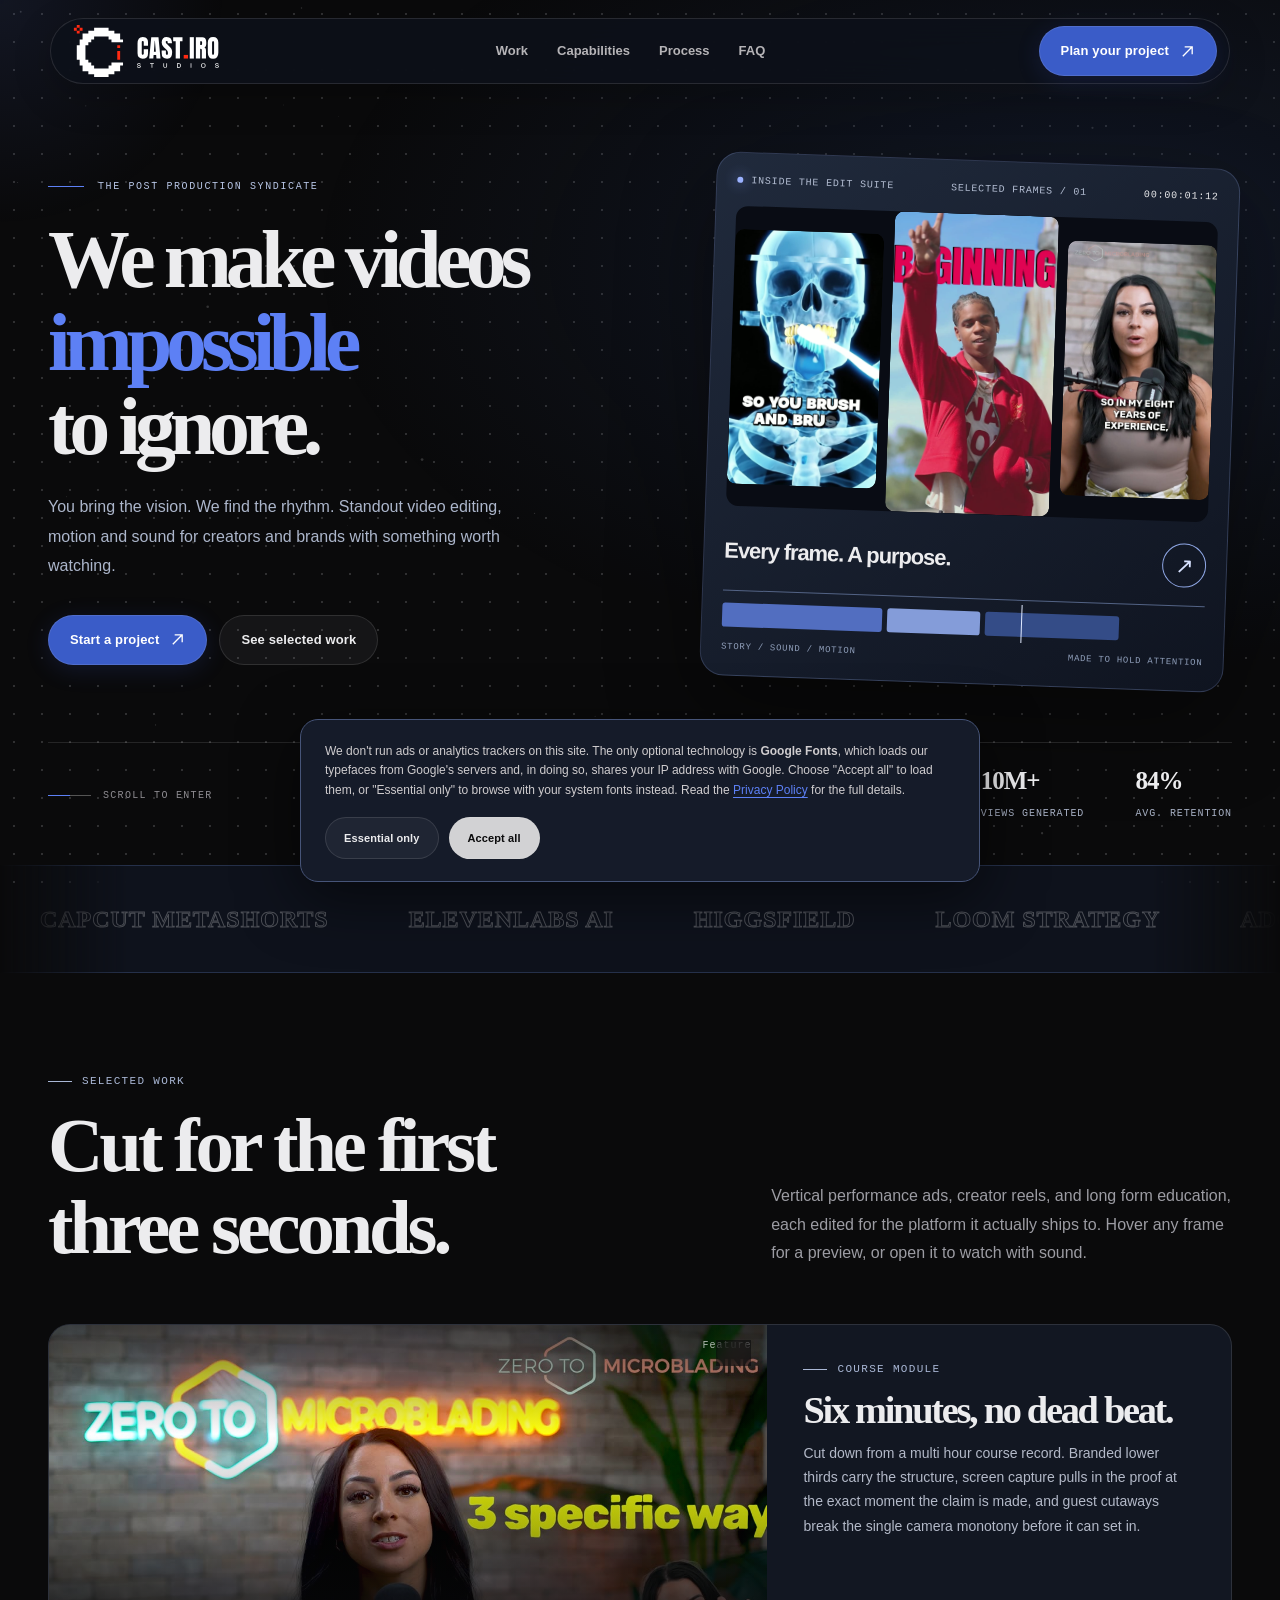
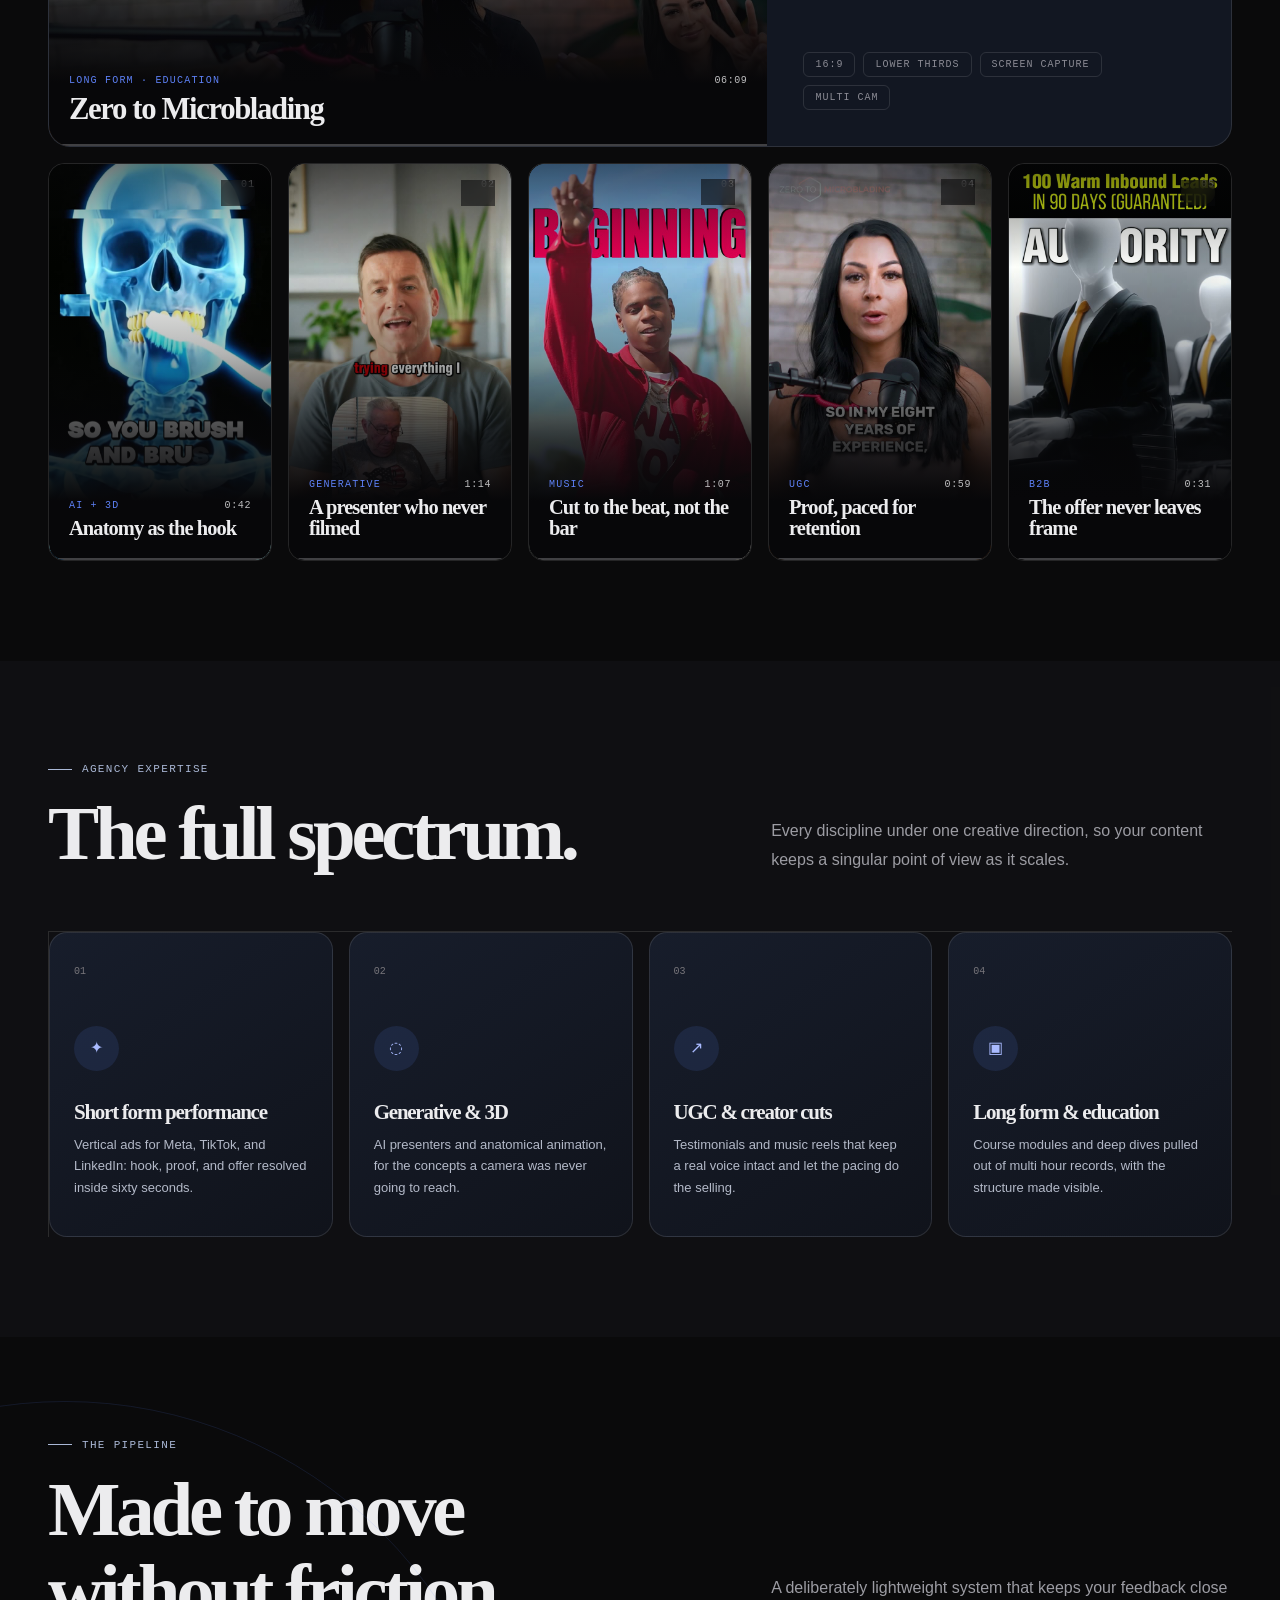
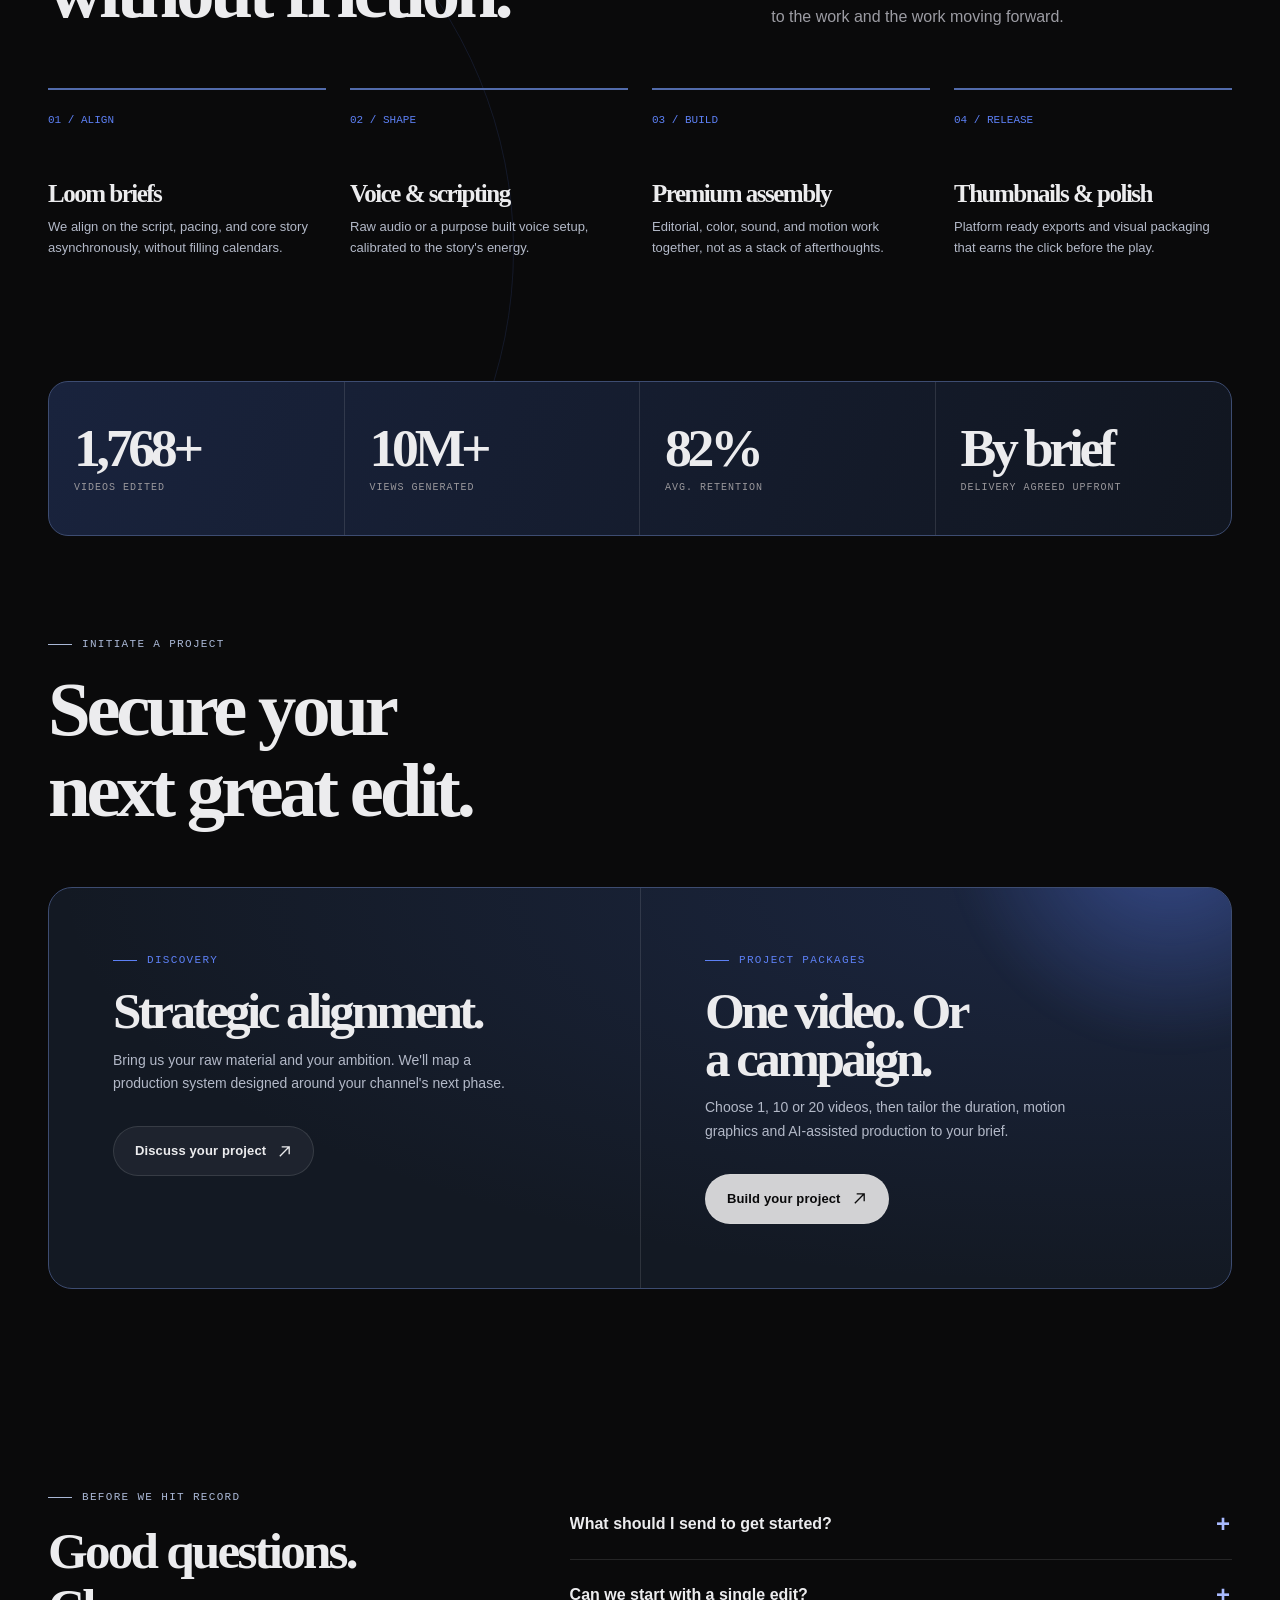
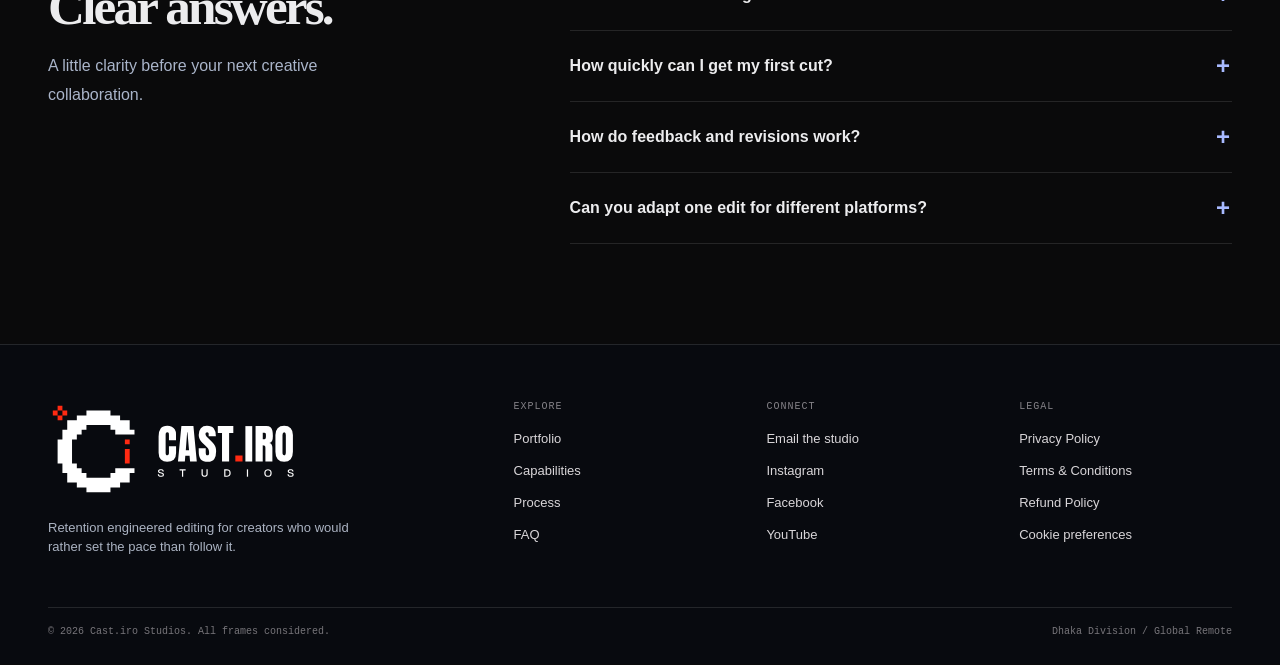
==== commit 3972e4a2: "Restore hero tagline: The Post Production Syndicate Co-Authored-By: Claude Sonnet 5.5 <noreply@anthr" ====
--- a/index.html
+++ b/index.html
@@ -1489,7 +1489,7 @@
       <div class="shell">
         <div class="hero-grid">
           <div class="hero-copy">
-            <div class="eyebrow hero-kicker reveal"><span>Independent studio. Global perspective.</span></div>
+            <div class="eyebrow hero-kicker reveal"><span>The Post Production Syndicate</span></div>
             <h1 aria-label="We make videos impossible to ignore.">
               <span class="line"><span class="word" style="transition-delay:.10s">We make videos</span></span>
               <span class="line"><span class="word accent" style="transition-delay:.22s">impossible</span></span>
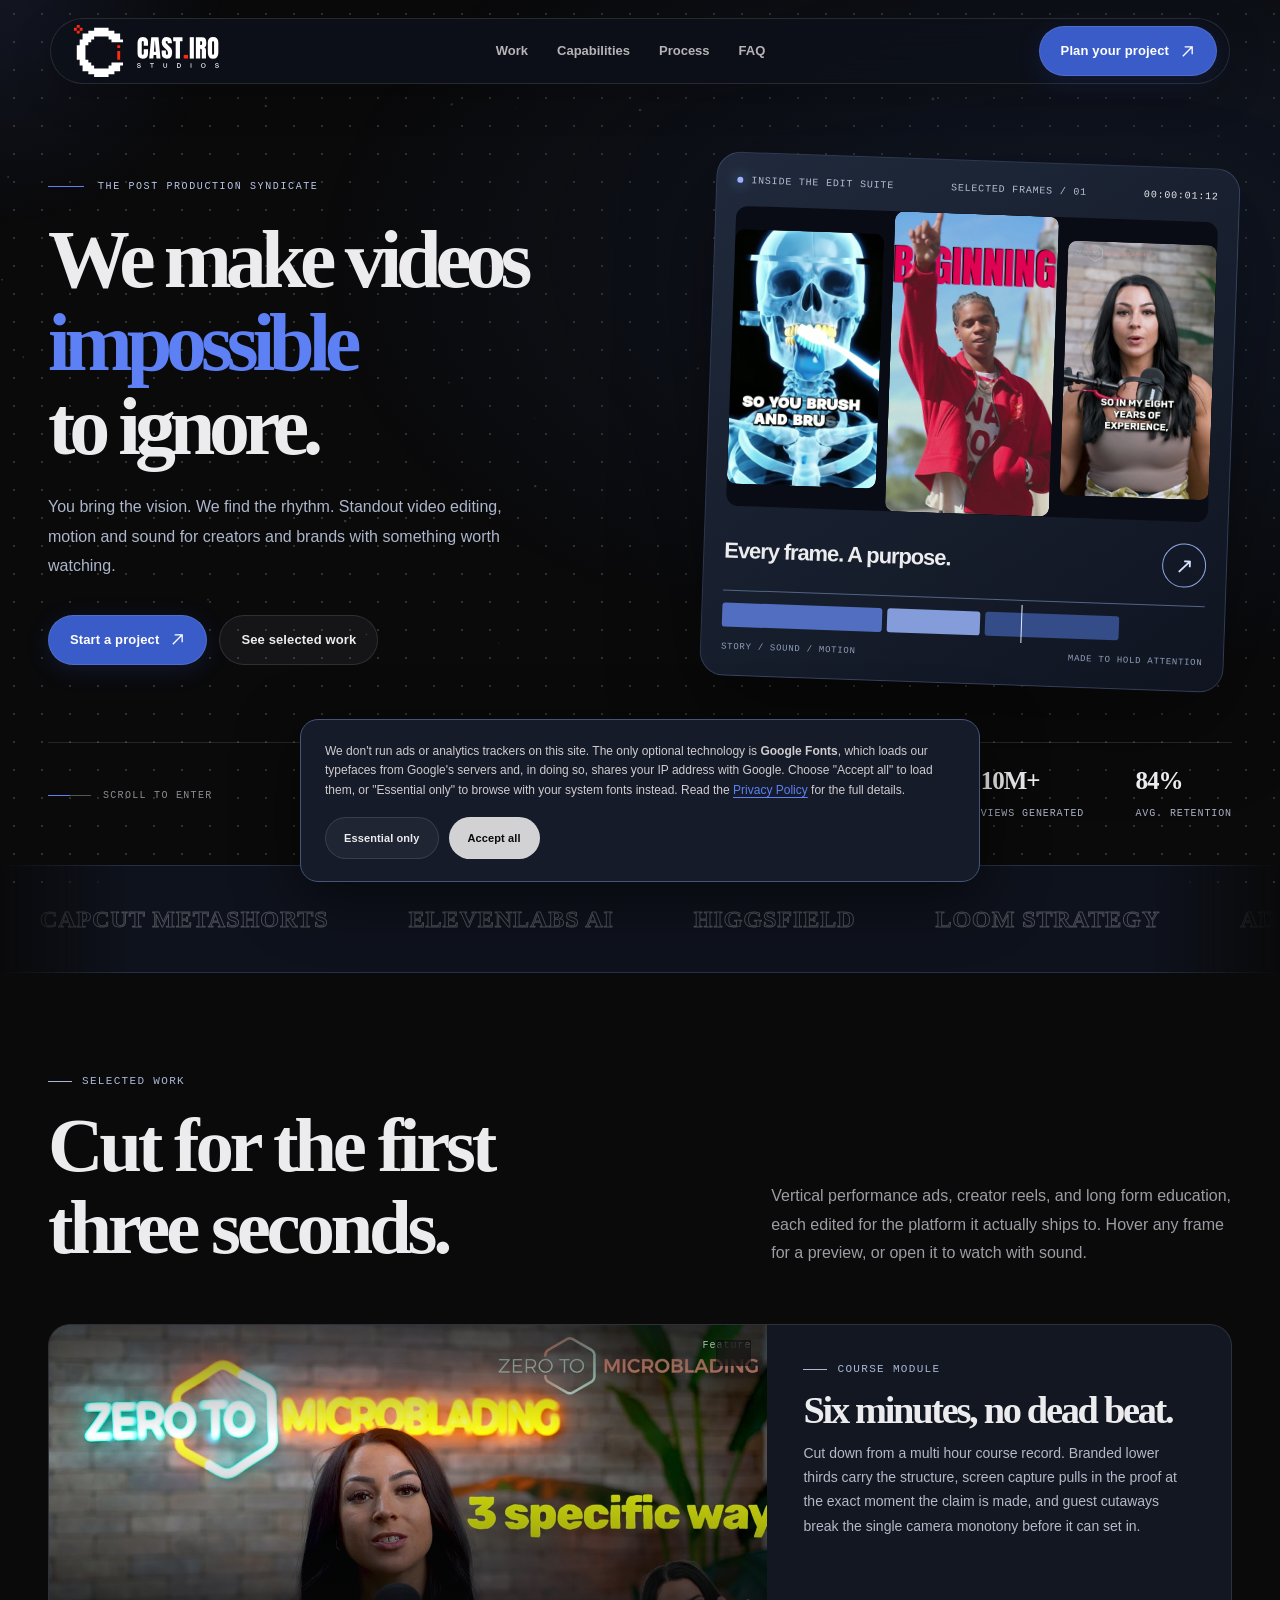
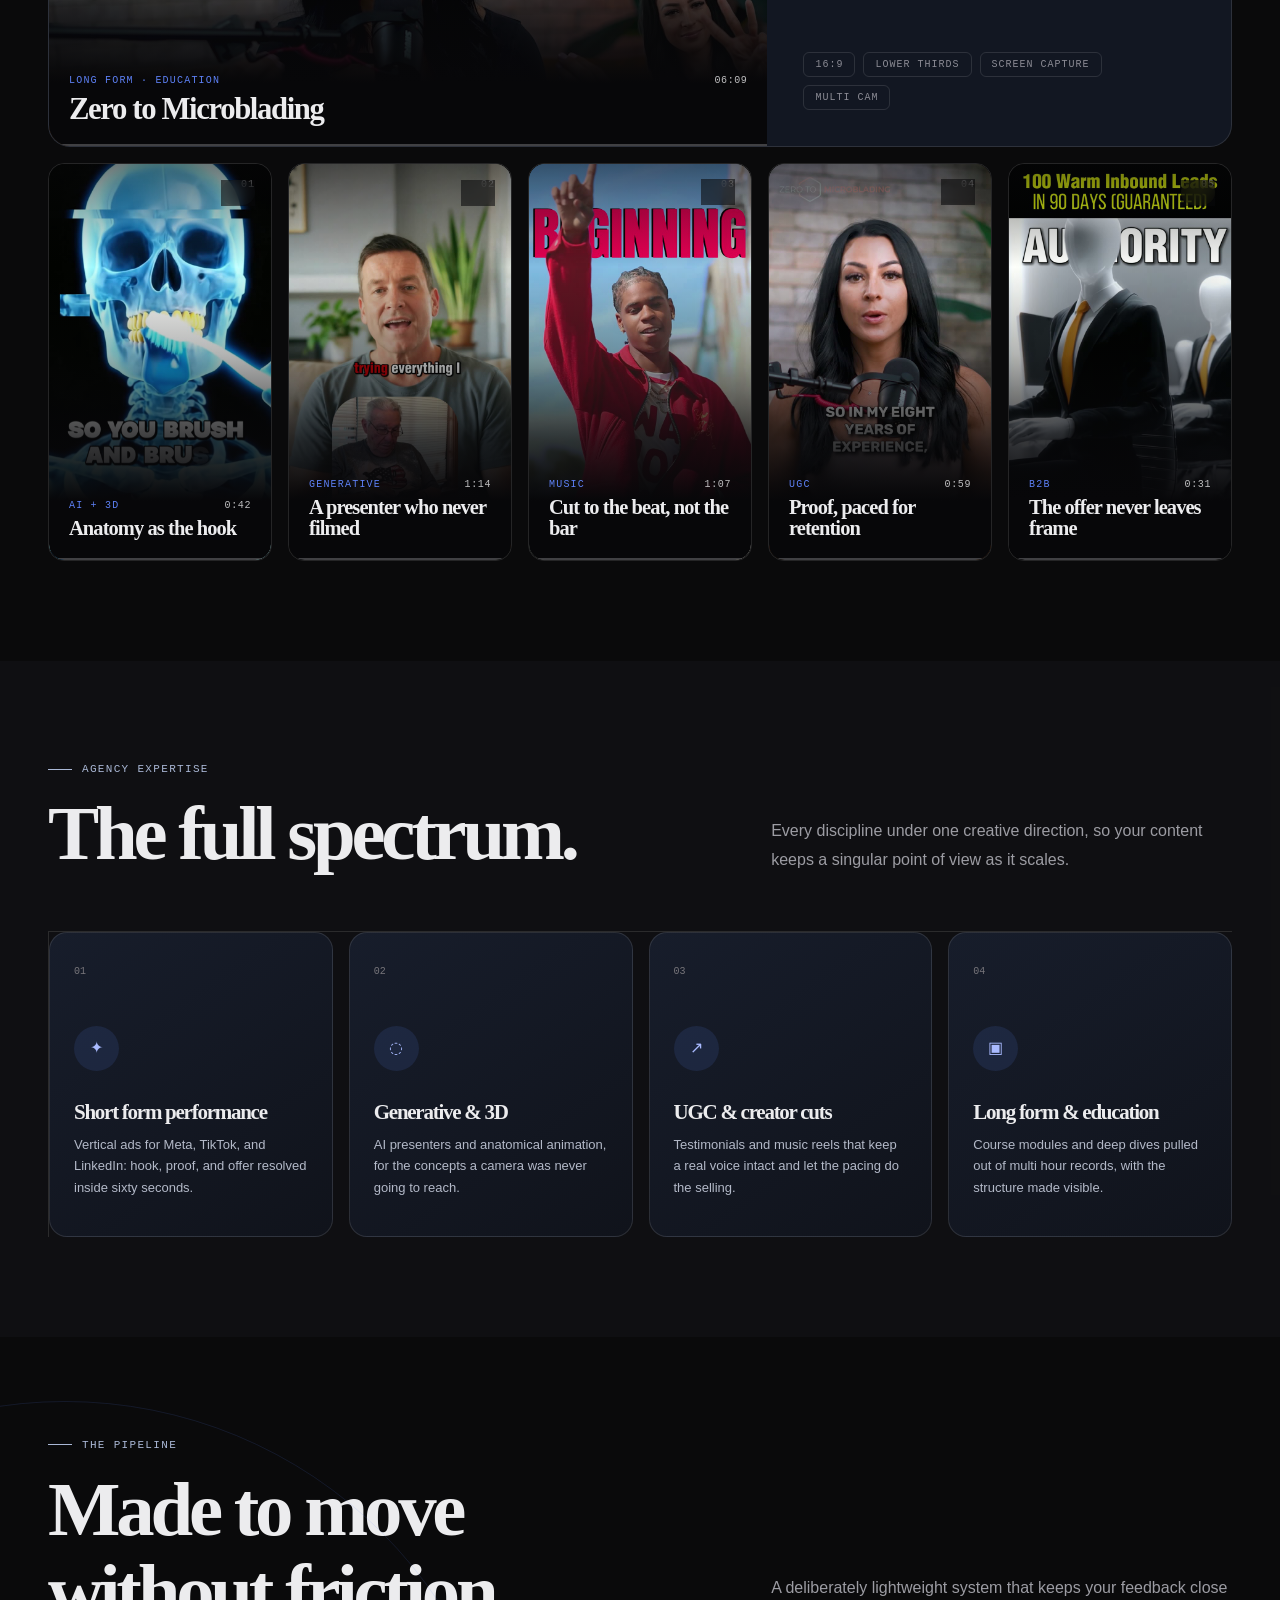
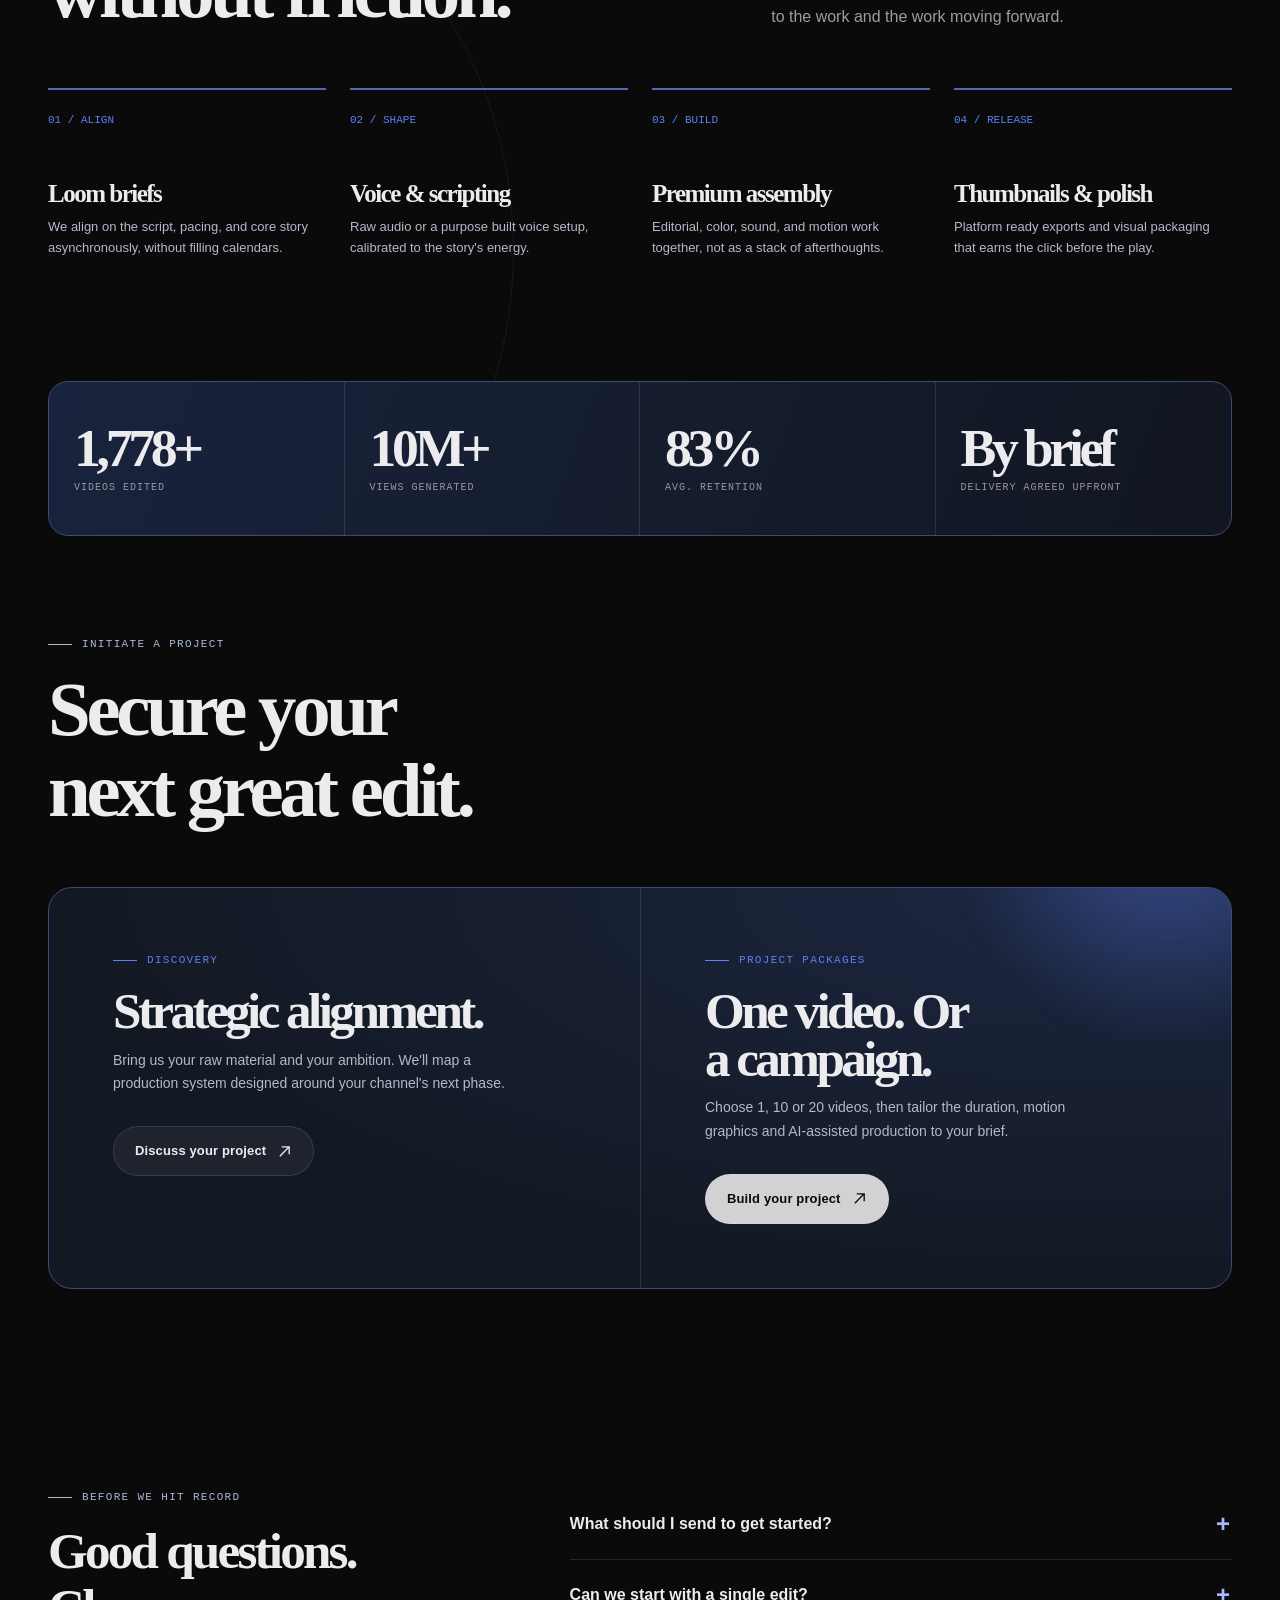
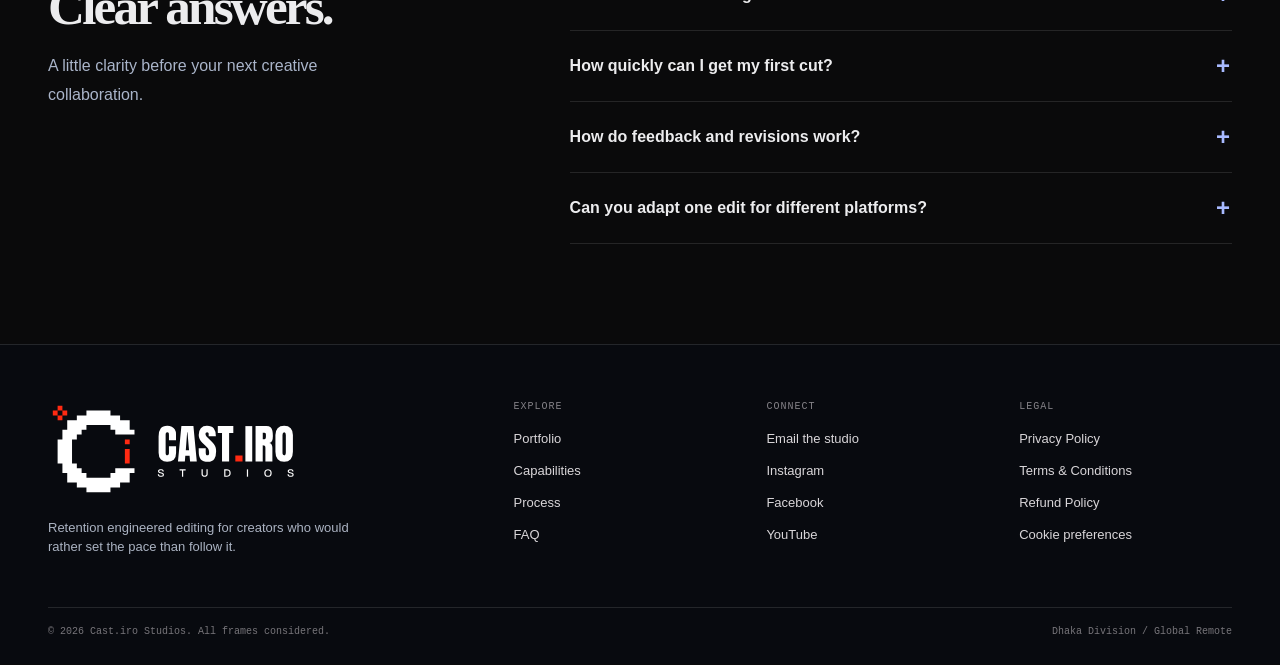
==== commit 366f8352: "Add client roster section Co-Authored-By: Claude Opus 5.5 <noreply@anthropic.com>" ====
--- a/index.html
+++ b/index.html
@@ -1437,7 +1437,26 @@
   </style>
 <link rel="stylesheet" href="assets/studio-polish.css">
 <noscript><style>.loader{display:none!important}.reveal,.hero h1 .word{opacity:1!important;transform:none!important}.nav-links{display:flex!important;position:static!important;flex-wrap:wrap}.nav-inner{height:auto;min-height:64px;flex-wrap:wrap}.menu{display:none!important}</style></noscript>
-<link rel="canonical" href="https://castirostudios.github.io/"><meta property="og:url" content="https://castirostudios.github.io/"></head>
+<link rel="canonical" href="https://castirostudios.github.io/"><meta property="og:url" content="https://castirostudios.github.io/"><style id="studio-custom-cursor">
+  /* A native SVG cursor stays responsive and visible on the dark canvas.
+     Touch devices and text-entry controls keep their usual behavior. */
+  @media (hover: hover) and (pointer: fine) {
+    :root {
+      --studio-cursor: url("data:image/svg+xml,%3Csvg xmlns='http://www.w3.org/2000/svg' width='26' height='28' viewBox='0 0 26 28'%3E%3Cpath d='M3 3 L22 10 Q24 11 21.5 12 L14 14 L12 22 Q11 24 10 21.5 L3 4 Q2.5 2.5 3 3Z' fill='%23010101' stroke='%23fff' stroke-width='1.7' stroke-linejoin='round'/%3E%3C/svg%3E") 3 3;
+      --studio-cursor-link: url("data:image/svg+xml,%3Csvg xmlns='http://www.w3.org/2000/svg' width='30' height='32' viewBox='0 0 26 28'%3E%3Cpath d='M3 3 L22 10 Q24 11 21.5 12 L14 14 L12 22 Q11 24 10 21.5 L3 4 Q2.5 2.5 3 3Z' fill='%23010101' stroke='%23fff' stroke-width='1.7' stroke-linejoin='round'/%3E%3C/svg%3E") 3 3;
+    }
+    html, body, body * { cursor: var(--studio-cursor), auto; }
+    body :is(a, button, summary, select, label[for], [role="button"], input[type="submit"], input[type="button"], input[type="checkbox"], input[type="radio"]),
+    body :is(a, button, summary, [role="button"]) * {
+      cursor: var(--studio-cursor-link), pointer;
+    }
+    body :is(input:not([type="submit"]):not([type="button"]):not([type="checkbox"]):not([type="radio"]):not([type="range"]), textarea, [contenteditable="true"]),
+    body [contenteditable="true"] * { cursor: text; }
+    body :is(:disabled, [aria-disabled="true"]) { cursor: not-allowed; }
+    body input[type="range"] { cursor: ew-resize; }
+  }
+</style>
+</head>
 <body class="home">
 <a class="skip-link" href="#main-content">Skip to content</a>
 
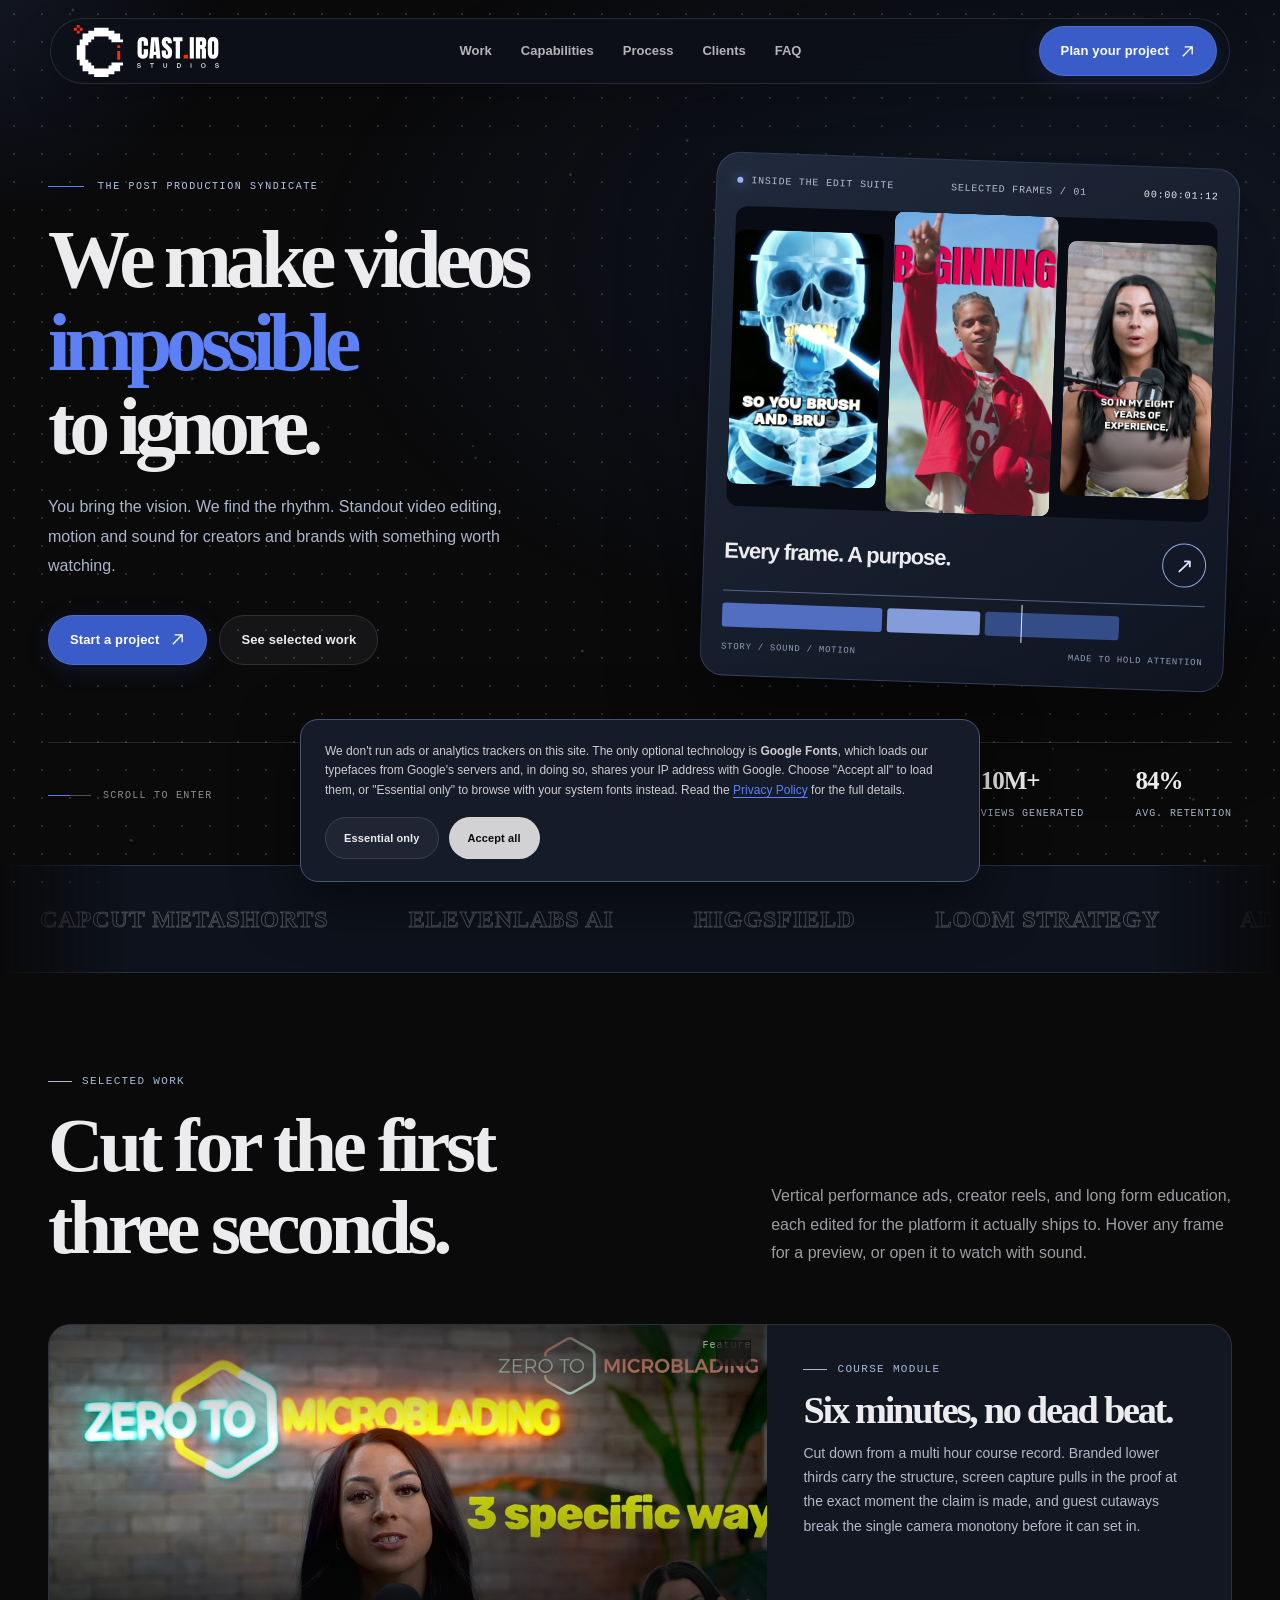
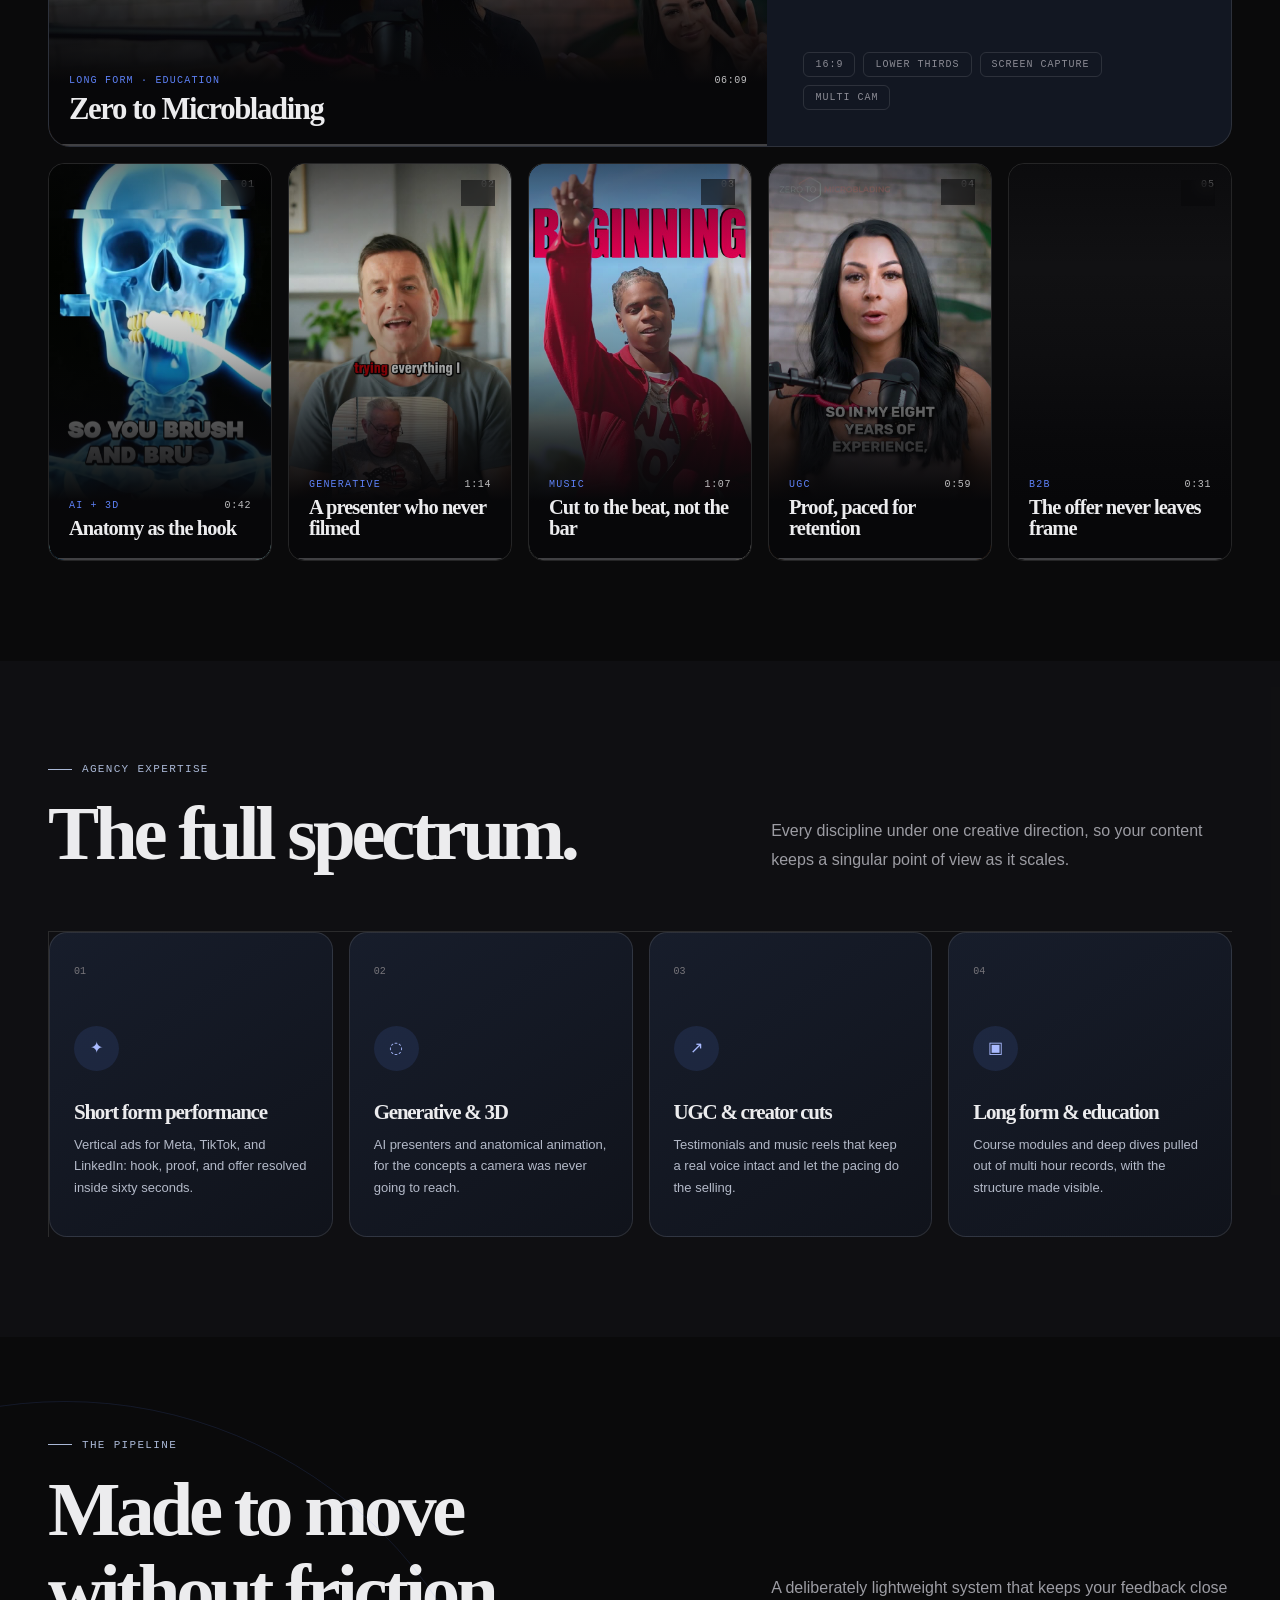
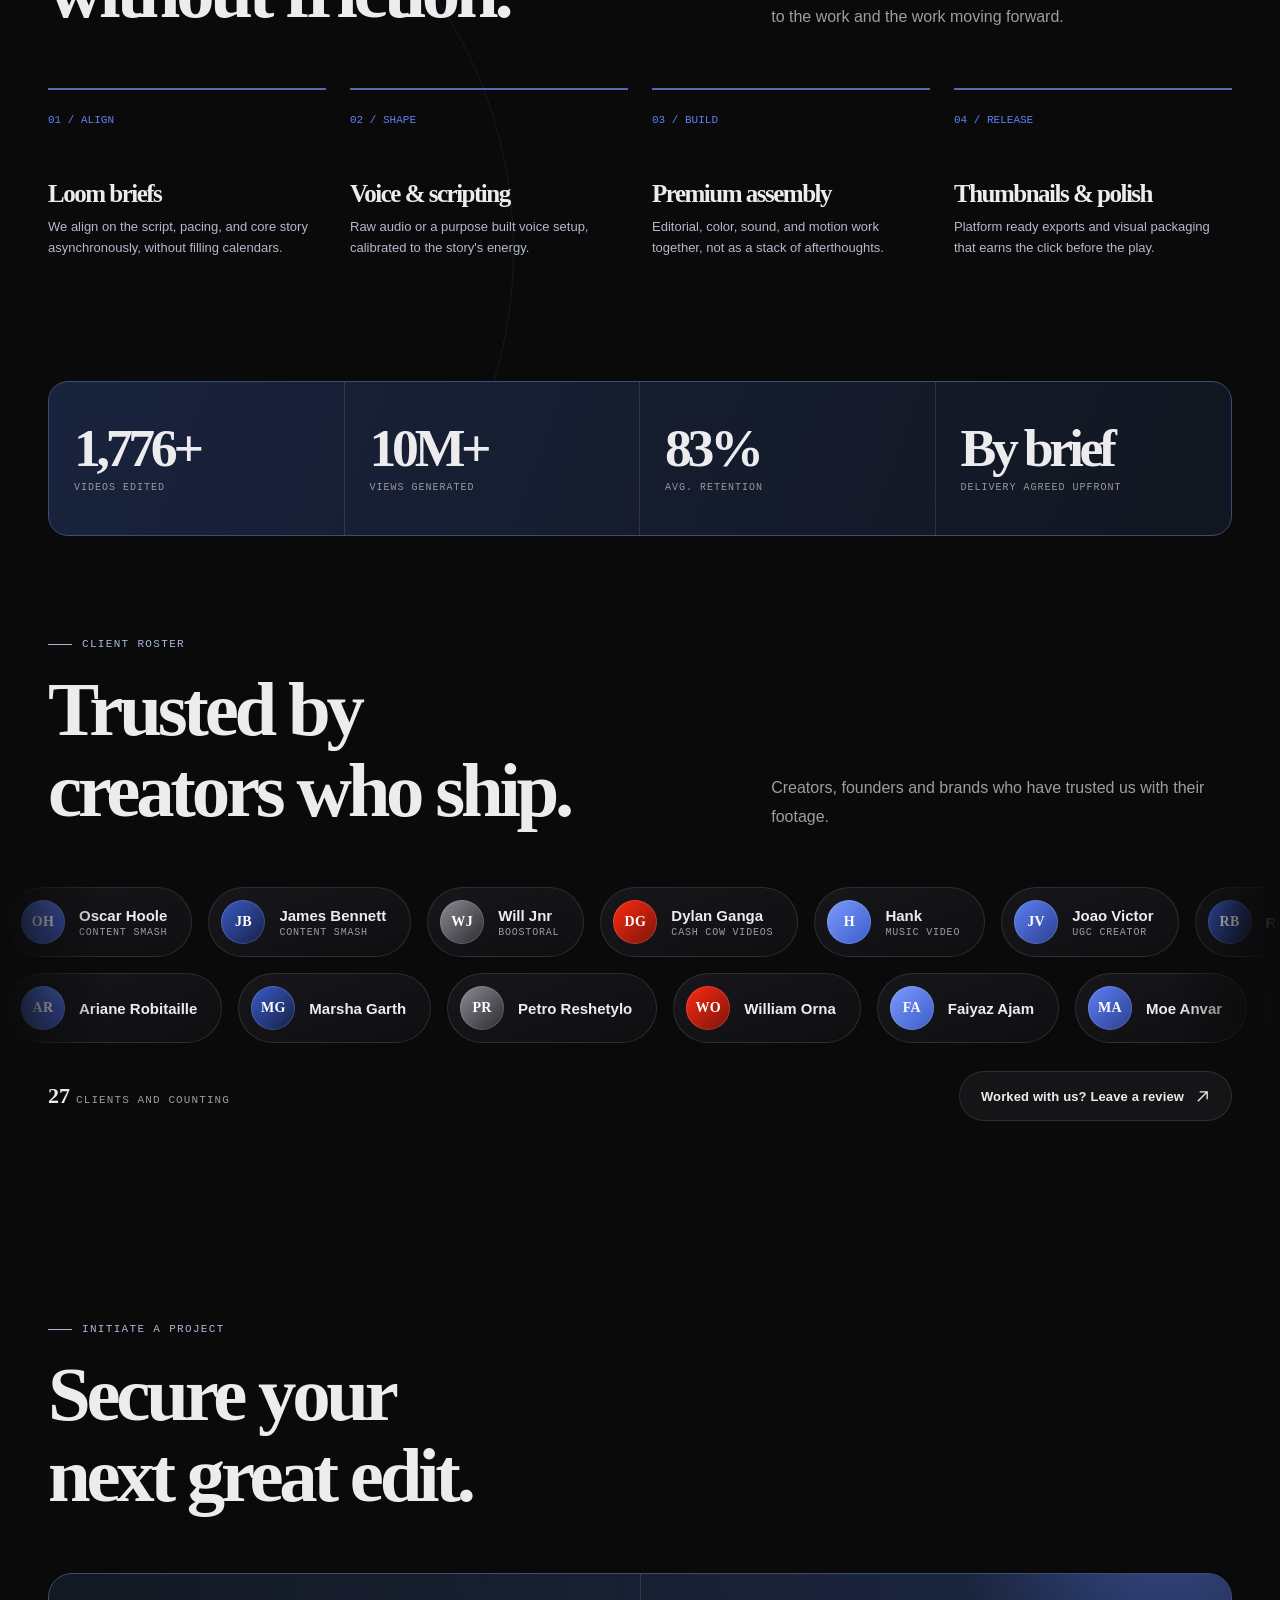
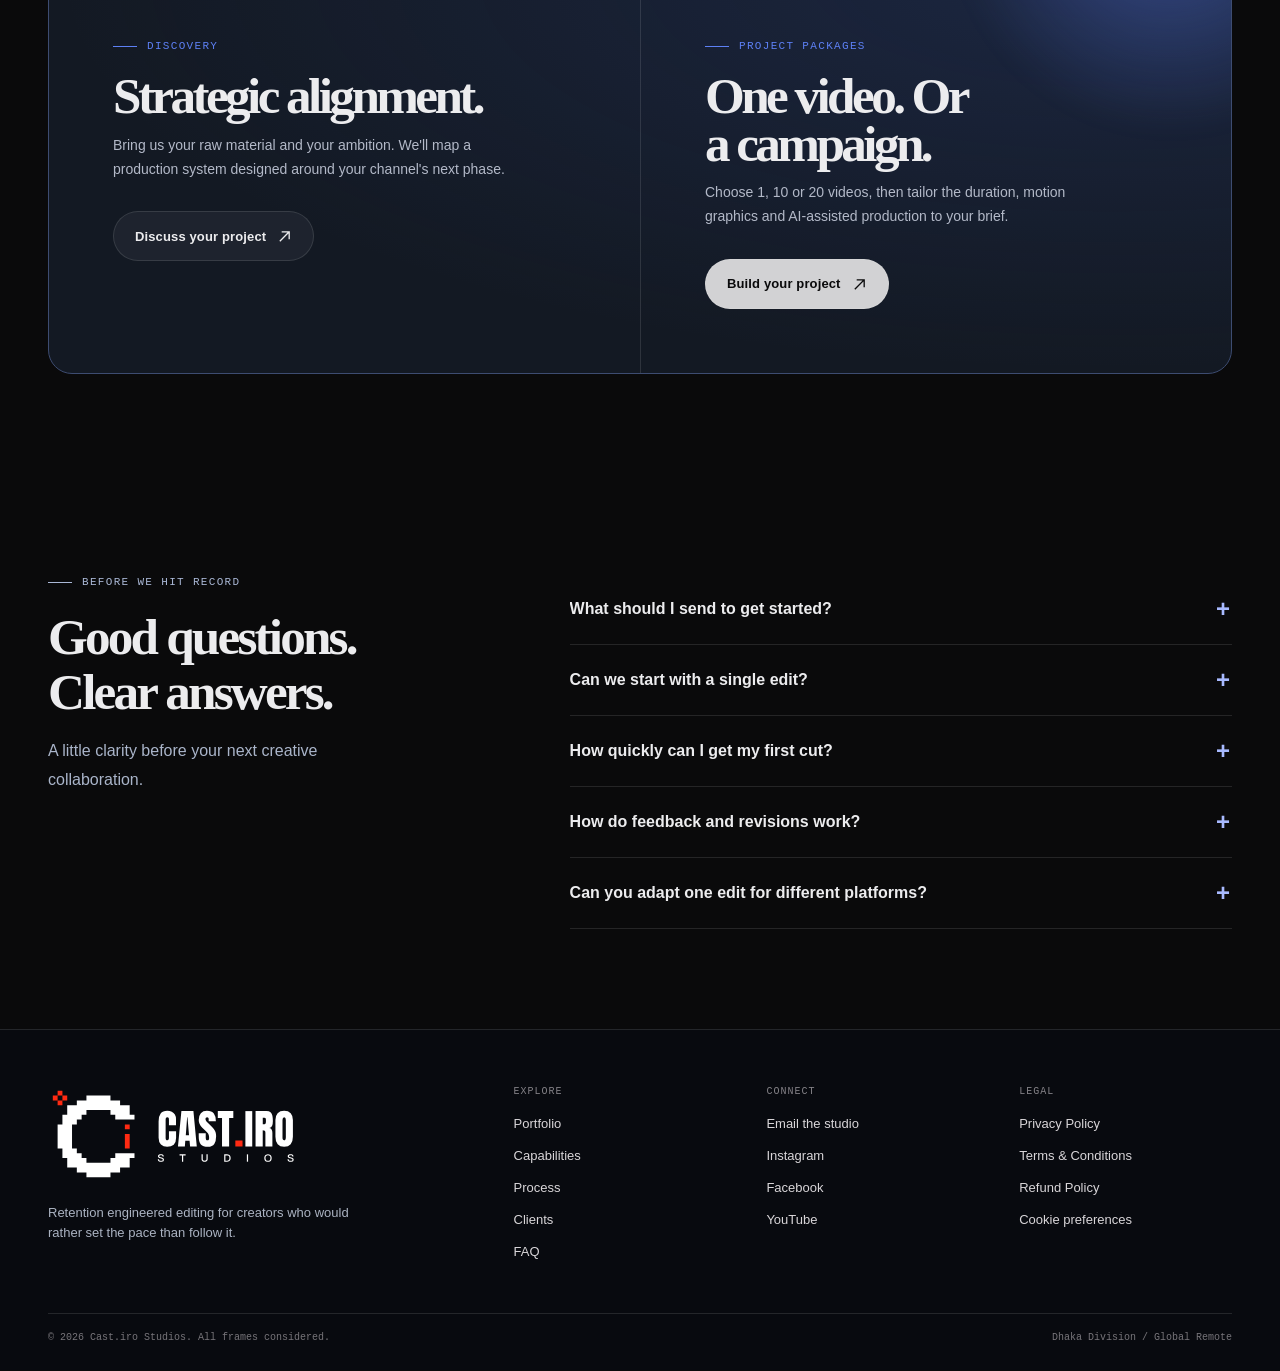
==== commit 7d70681e: "Add client roster section Co-Authored-By: Claude Opus 5.5 <noreply@anthropic.com>" ====
--- a/index.html
+++ b/index.html
@@ -1218,6 +1218,253 @@
     }
 
     /* ==========================================================
+       11a. CLIENT WALL
+       Two ribbons of client name chips drifting in opposite
+       directions. Like the tools marquee, each track holds its list
+       twice and slides half its width per loop; only the first copy
+       is read aloud. Hovering a ribbon pauses it.
+       ========================================================== */
+    .client-wall {
+      display: grid;
+      gap: 16px;
+      -webkit-mask-image: linear-gradient(90deg, transparent, #000 clamp(30px, 8vw, 120px), #000 calc(100% - clamp(30px, 8vw, 120px)), transparent);
+      mask-image: linear-gradient(90deg, transparent, #000 clamp(30px, 8vw, 120px), #000 calc(100% - clamp(30px, 8vw, 120px)), transparent);
+    }
+
+    .client-row {
+      overflow: hidden;
+    }
+
+    .client-track {
+      display: flex;
+      width: max-content;
+      animation: marquee 70s linear infinite;
+    }
+
+    .client-row.reverse .client-track {
+      animation-direction: reverse;
+    }
+
+    .client-row:hover .client-track {
+      animation-play-state: paused;
+    }
+
+    .client-list {
+      display: flex;
+      gap: 16px;
+      margin: 0;
+      padding: 0 8px;
+      list-style: none;
+    }
+
+    .client-chip {
+      display: flex;
+      align-items: center;
+      gap: 14px;
+      padding: 12px 24px 12px 12px;
+      border: 1px solid var(--line);
+      border-radius: 999px;
+      background: linear-gradient(160deg, #17171b, #0f0f12);
+      white-space: nowrap;
+      transition: border-color .3s, transform .3s;
+    }
+
+    .client-chip:hover {
+      border-color: rgba(var(--accent-rgb), .7);
+      transform: translateY(-3px);
+    }
+
+    .client-avatar {
+      display: grid;
+      place-items: center;
+      flex-shrink: 0;
+      width: 44px;
+      height: 44px;
+      border-radius: 50%;
+      color: #fff;
+      font: 700 14px var(--serif);
+      letter-spacing: .02em;
+      background: linear-gradient(135deg, #5d80f5, #2c3f8f);
+      box-shadow: inset 0 0 0 1px rgba(255, 255, 255, .14);
+    }
+
+    /* A small rotation of tones keeps a long row from looking stamped
+       out; the brand red from the logo appears as the odd accent. */
+    .client-chip:nth-child(5n+2) .client-avatar { background: linear-gradient(135deg, #3a5cc8, #161f45); }
+    .client-chip:nth-child(5n+3) .client-avatar { background: linear-gradient(135deg, #8b8b94, #2a2a30); }
+    .client-chip:nth-child(5n+4) .client-avatar { background: linear-gradient(135deg, #ff2a12, #7a1408); }
+    .client-chip:nth-child(5n+5) .client-avatar { background: linear-gradient(135deg, #7d9bff, #3a5cc8); }
+
+    .client-chip b {
+      display: block;
+      font: 700 15px var(--sans);
+    }
+
+    .client-chip small {
+      display: block;
+      margin-top: 3px;
+      color: var(--muted);
+      font: 10px var(--mono);
+      letter-spacing: .08em;
+      text-transform: uppercase;
+    }
+
+    .client-count {
+      color: var(--muted);
+      font: 11px var(--mono);
+      letter-spacing: .1em;
+      text-transform: uppercase;
+    }
+
+    .client-count b {
+      color: var(--ink);
+      font: 700 22px var(--serif);
+      letter-spacing: 0;
+      margin-right: 6px;
+    }
+
+    @media (prefers-reduced-motion: reduce) {
+      .client-wall { -webkit-mask-image: none; mask-image: none; }
+      .client-track { width: auto; animation: none !important; }
+      .client-list { flex-wrap: wrap; justify-content: center; }
+      .client-list[aria-hidden="true"] { display: none; }
+    }
+
+    @media (max-width: 640px) {
+      .client-chip { padding: 9px 18px 9px 9px; gap: 11px; }
+      .client-avatar { width: 38px; height: 38px; font-size: 12px; }
+      .client-chip b { font-size: 14px; }
+    }
+
+    /* ==========================================================
+       11b. CLIENT REVIEWS
+       A swipeable row of review cards (scroll-snap, so touch and
+       trackpads work natively); the arrow buttons just scroll it.
+       ========================================================== */
+    .reviews-track {
+      display: grid;
+      grid-auto-flow: column;
+      grid-auto-columns: calc((100% - 2 * 18px) / 3);
+      gap: 18px;
+      overflow-x: auto;
+      scroll-snap-type: x mandatory;
+      scroll-behavior: smooth;
+      scrollbar-width: none;
+      padding-bottom: 4px;
+    }
+
+    .reviews-track::-webkit-scrollbar {
+      display: none;
+    }
+
+    .review-card {
+      display: flex;
+      flex-direction: column;
+      gap: 22px;
+      min-height: 280px;
+      padding: 30px;
+      scroll-snap-align: start;
+      border: 1px solid var(--line);
+      border-radius: 20px;
+      background: linear-gradient(160deg, #16161a, #0f0f12);
+    }
+
+    .review-card blockquote {
+      flex: 1;
+      margin: 0;
+      color: var(--ink);
+      font-size: 15px;
+      line-height: 1.75;
+    }
+
+    .review-card blockquote::before {
+      content: "\201C";
+      display: block;
+      height: 34px;
+      color: var(--accent);
+      font: 700 54px/1 var(--serif);
+    }
+
+    .review-card figcaption {
+      display: flex;
+      align-items: center;
+      gap: 14px;
+      padding-top: 20px;
+      border-top: 1px solid var(--line);
+    }
+
+    .review-avatar {
+      display: grid;
+      place-items: center;
+      flex-shrink: 0;
+      width: 42px;
+      height: 42px;
+      border-radius: 50%;
+      background: rgba(var(--accent-rgb), .16);
+      color: var(--accent);
+      font: 700 15px var(--serif);
+    }
+
+    .review-card cite {
+      display: block;
+      font: 700 15px var(--sans);
+      font-style: normal;
+    }
+
+    .review-card small {
+      color: var(--muted);
+      font: 10px var(--mono);
+      letter-spacing: .08em;
+      text-transform: uppercase;
+    }
+
+    .reviews-foot {
+      display: flex;
+      flex-wrap: wrap;
+      align-items: center;
+      justify-content: space-between;
+      gap: 18px;
+      margin-top: 28px;
+    }
+
+    .reviews-nav {
+      display: flex;
+      gap: 10px;
+    }
+
+    .reviews-nav button {
+      display: grid;
+      place-items: center;
+      width: 48px;
+      height: 48px;
+      border: 1px solid var(--line);
+      border-radius: 50%;
+      background: rgba(236, 236, 238, .04);
+      color: var(--ink);
+      cursor: pointer;
+      transition: border-color .25s, background .25s;
+    }
+
+    .reviews-nav button:hover {
+      border-color: var(--accent);
+      background: rgba(var(--accent-rgb), .12);
+    }
+
+    .reviews-nav svg {
+      width: 16px;
+      height: 16px;
+    }
+
+    @media (max-width: 1024px) {
+      .reviews-track { grid-auto-columns: calc((100% - 18px) / 2); }
+    }
+
+    @media (max-width: 640px) {
+      .reviews-track { grid-auto-columns: 86%; }
+      .review-card { padding: 24px; min-height: 0; }
+    }
+
+    /* ==========================================================
        12. FOOTER
        ========================================================== */
     footer {
@@ -1436,8 +1683,7 @@
 
   </style>
 <link rel="stylesheet" href="assets/studio-polish.css">
-<noscript><style>.loader{display:none!important}.reveal,.hero h1 .word{opacity:1!important;transform:none!important}.nav-links{display:flex!important;position:static!important;flex-wrap:wrap}.nav-inner{height:auto;min-height:64px;flex-wrap:wrap}.menu{display:none!important}</style></noscript>
-<link rel="canonical" href="https://castirostudios.github.io/"><meta property="og:url" content="https://castirostudios.github.io/"><style id="studio-custom-cursor">
+<style id="studio-custom-cursor">
   /* A native SVG cursor stays responsive and visible on the dark canvas.
      Touch devices and text-entry controls keep their usual behavior. */
   @media (hover: hover) and (pointer: fine) {
@@ -1456,7 +1702,8 @@
     body input[type="range"] { cursor: ew-resize; }
   }
 </style>
-</head>
+<noscript><style>.loader{display:none!important}.reveal,.hero h1 .word{opacity:1!important;transform:none!important}.nav-links{display:flex!important;position:static!important;flex-wrap:wrap}.nav-inner{height:auto;min-height:64px;flex-wrap:wrap}.menu{display:none!important}</style></noscript>
+<link rel="canonical" href="https://castirostudios.github.io/"><meta property="og:url" content="https://castirostudios.github.io/"></head>
 <body class="home">
 <a class="skip-link" href="#main-content">Skip to content</a>
 
@@ -1489,7 +1736,7 @@
       <ul class="nav-links">
         <li><a href="#port">Work</a></li>
         <li><a href="#svc">Capabilities</a></li>
-        <li><a href="#process">Process</a></li><li><a href="#faq">FAQ</a></li>
+        <li><a href="#process">Process</a></li><li><a href="#clients">Clients</a></li><li><a href="#faq">FAQ</a></li>
       </ul>
       <a class="button magnetic" href="#bk">
         Plan your project
@@ -1789,6 +2036,105 @@
     </div>
 
     <!-- ==========================================================
+         CLIENTS
+         The client wall lists people who agreed to be named. Written
+         reviews go in as <figure class="review-card"> inside a
+         .reviews-track (styles in 11b) once each client approves
+         the wording.
+         ========================================================== -->
+    <section class="section" id="clients" aria-labelledby="clients-heading">
+      <div class="shell">
+        <div class="section-head">
+          <div>
+            <div class="eyebrow reveal">Client roster</div>
+            <h2 class="reveal delay-1" id="clients-heading">Trusted by creators who ship.</h2>
+          </div>
+          <p class="lead reveal delay-2">Creators, founders and brands who have trusted us with their footage.</p>
+        </div>
+      </div>
+      <div class="client-wall reveal" aria-label="Clients we have worked with">
+          <div class="client-row">
+            <div class="client-track">
+              <ul class="client-list">
+              <li class="client-chip"><span class="client-avatar" aria-hidden="true">OH</span><span><b>Oscar Hoole</b><small>Content Smash</small></span></li>
+              <li class="client-chip"><span class="client-avatar" aria-hidden="true">JB</span><span><b>James Bennett</b><small>Content Smash</small></span></li>
+              <li class="client-chip"><span class="client-avatar" aria-hidden="true">WJ</span><span><b>Will Jnr</b><small>Boostoral</small></span></li>
+              <li class="client-chip"><span class="client-avatar" aria-hidden="true">DG</span><span><b>Dylan Ganga</b><small>Cash cow videos</small></span></li>
+              <li class="client-chip"><span class="client-avatar" aria-hidden="true">H</span><span><b>Hank</b><small>Music video</small></span></li>
+              <li class="client-chip"><span class="client-avatar" aria-hidden="true">JV</span><span><b>Joao Victor</b><small>UGC creator</small></span></li>
+              <li class="client-chip"><span class="client-avatar" aria-hidden="true">RB</span><span><b>Rik Berenschot</b></span></li>
+              <li class="client-chip"><span class="client-avatar" aria-hidden="true">JB</span><span><b>Jacob Bobo</b></span></li>
+              <li class="client-chip"><span class="client-avatar" aria-hidden="true">GC</span><span><b>Gamingwith Cherryboy</b></span></li>
+              <li class="client-chip"><span class="client-avatar" aria-hidden="true">AL</span><span><b>Andres Larrazabal</b></span></li>
+              <li class="client-chip"><span class="client-avatar" aria-hidden="true">EH</span><span><b>Emmanuel Haslam</b></span></li>
+              <li class="client-chip"><span class="client-avatar" aria-hidden="true">DC</span><span><b>Daniel Culafic</b></span></li>
+              <li class="client-chip"><span class="client-avatar" aria-hidden="true">JA</span><span><b>Joao Argolo</b></span></li>
+              <li class="client-chip"><span class="client-avatar" aria-hidden="true">SD</span><span><b>Sri Bharati Devi</b></span></li>
+              </ul>
+              <ul class="client-list" aria-hidden="true">
+              <li class="client-chip"><span class="client-avatar" aria-hidden="true">OH</span><span><b>Oscar Hoole</b><small>Content Smash</small></span></li>
+              <li class="client-chip"><span class="client-avatar" aria-hidden="true">JB</span><span><b>James Bennett</b><small>Content Smash</small></span></li>
+              <li class="client-chip"><span class="client-avatar" aria-hidden="true">WJ</span><span><b>Will Jnr</b><small>Boostoral</small></span></li>
+              <li class="client-chip"><span class="client-avatar" aria-hidden="true">DG</span><span><b>Dylan Ganga</b><small>Cash cow videos</small></span></li>
+              <li class="client-chip"><span class="client-avatar" aria-hidden="true">H</span><span><b>Hank</b><small>Music video</small></span></li>
+              <li class="client-chip"><span class="client-avatar" aria-hidden="true">JV</span><span><b>Joao Victor</b><small>UGC creator</small></span></li>
+              <li class="client-chip"><span class="client-avatar" aria-hidden="true">RB</span><span><b>Rik Berenschot</b></span></li>
+              <li class="client-chip"><span class="client-avatar" aria-hidden="true">JB</span><span><b>Jacob Bobo</b></span></li>
+              <li class="client-chip"><span class="client-avatar" aria-hidden="true">GC</span><span><b>Gamingwith Cherryboy</b></span></li>
+              <li class="client-chip"><span class="client-avatar" aria-hidden="true">AL</span><span><b>Andres Larrazabal</b></span></li>
+              <li class="client-chip"><span class="client-avatar" aria-hidden="true">EH</span><span><b>Emmanuel Haslam</b></span></li>
+              <li class="client-chip"><span class="client-avatar" aria-hidden="true">DC</span><span><b>Daniel Culafic</b></span></li>
+              <li class="client-chip"><span class="client-avatar" aria-hidden="true">JA</span><span><b>Joao Argolo</b></span></li>
+              <li class="client-chip"><span class="client-avatar" aria-hidden="true">SD</span><span><b>Sri Bharati Devi</b></span></li>
+              </ul>
+            </div>
+          </div>
+          <div class="client-row reverse">
+            <div class="client-track">
+              <ul class="client-list">
+              <li class="client-chip"><span class="client-avatar" aria-hidden="true">AR</span><span><b>Ariane Robitaille</b></span></li>
+              <li class="client-chip"><span class="client-avatar" aria-hidden="true">MG</span><span><b>Marsha Garth</b></span></li>
+              <li class="client-chip"><span class="client-avatar" aria-hidden="true">PR</span><span><b>Petro Reshetylo</b></span></li>
+              <li class="client-chip"><span class="client-avatar" aria-hidden="true">WO</span><span><b>William Orna</b></span></li>
+              <li class="client-chip"><span class="client-avatar" aria-hidden="true">FA</span><span><b>Faiyaz Ajam</b></span></li>
+              <li class="client-chip"><span class="client-avatar" aria-hidden="true">MA</span><span><b>Moe Anvar</b></span></li>
+              <li class="client-chip"><span class="client-avatar" aria-hidden="true">AA</span><span><b>Adrian Argueta</b></span></li>
+              <li class="client-chip"><span class="client-avatar" aria-hidden="true">MT</span><span><b>Manuel Toccaceli</b></span></li>
+              <li class="client-chip"><span class="client-avatar" aria-hidden="true">KM</span><span><b>Kerry MacK</b></span></li>
+              <li class="client-chip"><span class="client-avatar" aria-hidden="true">AK</span><span><b>Arthur Kos-Cassidy</b></span></li>
+              <li class="client-chip"><span class="client-avatar" aria-hidden="true">KP</span><span><b>Kalysta Paris</b></span></li>
+              <li class="client-chip"><span class="client-avatar" aria-hidden="true">LB</span><span><b>Luca Catalina Behrendt</b></span></li>
+              <li class="client-chip"><span class="client-avatar" aria-hidden="true">TJ</span><span><b>Thijmen Jonker</b></span></li>
+              </ul>
+              <ul class="client-list" aria-hidden="true">
+              <li class="client-chip"><span class="client-avatar" aria-hidden="true">AR</span><span><b>Ariane Robitaille</b></span></li>
+              <li class="client-chip"><span class="client-avatar" aria-hidden="true">MG</span><span><b>Marsha Garth</b></span></li>
+              <li class="client-chip"><span class="client-avatar" aria-hidden="true">PR</span><span><b>Petro Reshetylo</b></span></li>
+              <li class="client-chip"><span class="client-avatar" aria-hidden="true">WO</span><span><b>William Orna</b></span></li>
+              <li class="client-chip"><span class="client-avatar" aria-hidden="true">FA</span><span><b>Faiyaz Ajam</b></span></li>
+              <li class="client-chip"><span class="client-avatar" aria-hidden="true">MA</span><span><b>Moe Anvar</b></span></li>
+              <li class="client-chip"><span class="client-avatar" aria-hidden="true">AA</span><span><b>Adrian Argueta</b></span></li>
+              <li class="client-chip"><span class="client-avatar" aria-hidden="true">MT</span><span><b>Manuel Toccaceli</b></span></li>
+              <li class="client-chip"><span class="client-avatar" aria-hidden="true">KM</span><span><b>Kerry MacK</b></span></li>
+              <li class="client-chip"><span class="client-avatar" aria-hidden="true">AK</span><span><b>Arthur Kos-Cassidy</b></span></li>
+              <li class="client-chip"><span class="client-avatar" aria-hidden="true">KP</span><span><b>Kalysta Paris</b></span></li>
+              <li class="client-chip"><span class="client-avatar" aria-hidden="true">LB</span><span><b>Luca Catalina Behrendt</b></span></li>
+              <li class="client-chip"><span class="client-avatar" aria-hidden="true">TJ</span><span><b>Thijmen Jonker</b></span></li>
+              </ul>
+            </div>
+          </div>
+      </div>
+      <div class="shell">
+        <div class="reviews-foot">
+          <p class="client-count"><b>27</b>clients and counting</p>
+          <a href="mailto:castirostudios@gmail.com?subject=My%20review%20for%20Cast.iro%20Studios&amp;body=Your%20name%3A%0AYour%20role%20%2F%20company%3A%0AYour%20review%3A%0A%0A(By%20sending%20this%2C%20you%20agree%20that%20Cast.iro%20Studios%20may%20show%20your%20review%20and%20name%20on%20its%20website.)" class="button ghost magnetic">
+            Worked with us? Leave a review
+            <svg viewBox="0 0 16 16" fill="none" stroke="currentColor" stroke-width="1.4"><path d="M3 13 13 3M5 3h8v8"/></svg>
+          </a>
+        </div>
+      </div>
+    </section>
+    <!-- ==========================================================
          BOOKING
          ========================================================== -->
     <section class="section" id="bk">
@@ -1851,7 +2197,7 @@
           <ul class="footer-links">
             <li><a href="#port">Portfolio</a></li>
             <li><a href="#svc">Capabilities</a></li>
-            <li><a href="#process">Process</a></li><li><a href="#faq">FAQ</a></li>
+            <li><a href="#process">Process</a></li><li><a href="#clients">Clients</a></li><li><a href="#faq">FAQ</a></li>
           </ul>
         </div>
         <div>
@@ -2004,6 +2350,22 @@
       })();
 
       /* --------------------------------------------------------
+         CLIENT REVIEWS
+         The track scrolls natively; the arrows move it by one card.
+         -------------------------------------------------------- */
+      (() => {
+        const track = $('#reviews-track');
+        if (!track) return;
+        const step = dir => {
+          const card = track.querySelector('.review-card');
+          const gap = parseFloat(getComputedStyle(track).columnGap) || 0;
+          track.scrollBy({ left: dir * (card.offsetWidth + gap), behavior: reduce ? 'auto' : 'smooth' });
+        };
+        $('#reviews-prev').addEventListener('click', () => step(-1));
+        $('#reviews-next').addEventListener('click', () => step(1));
+      })();
+
+      /* --------------------------------------------------------
          PRELOADER
          -------------------------------------------------------- */
       const loader = $('.loader');
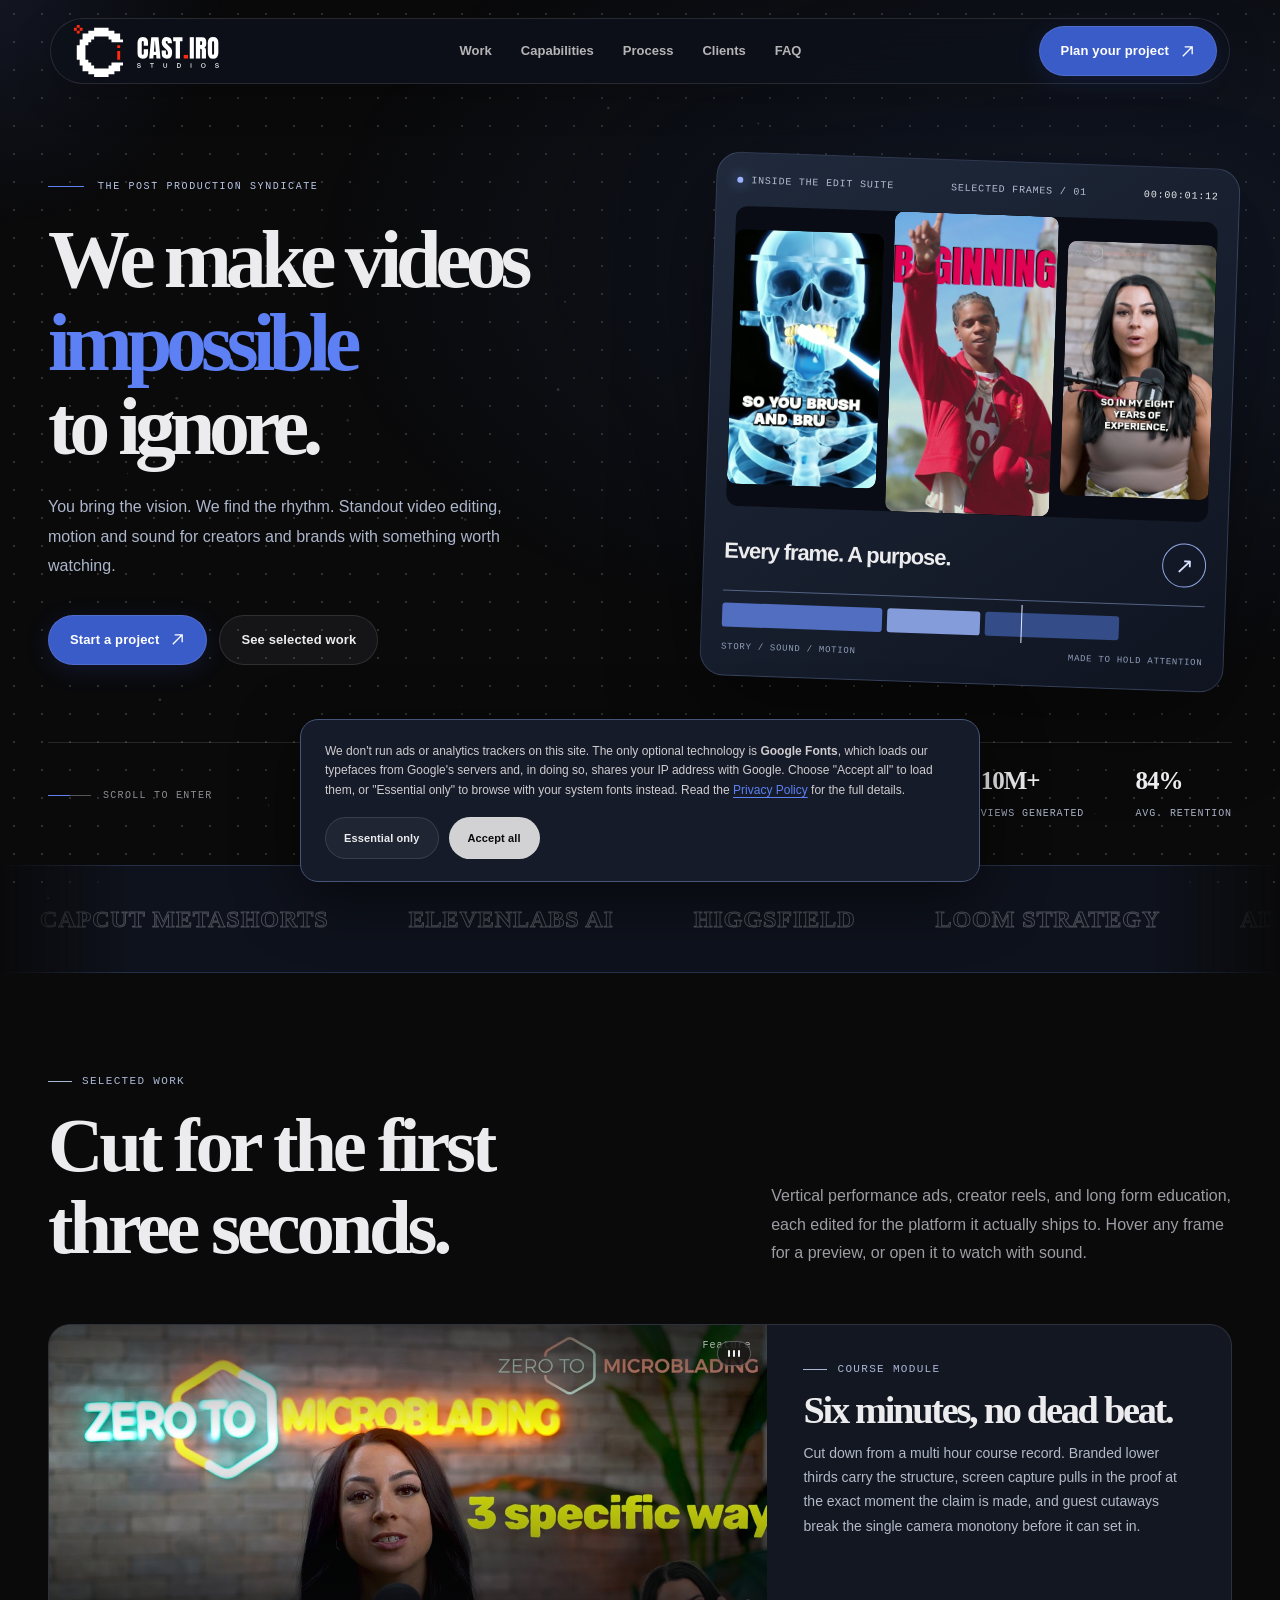
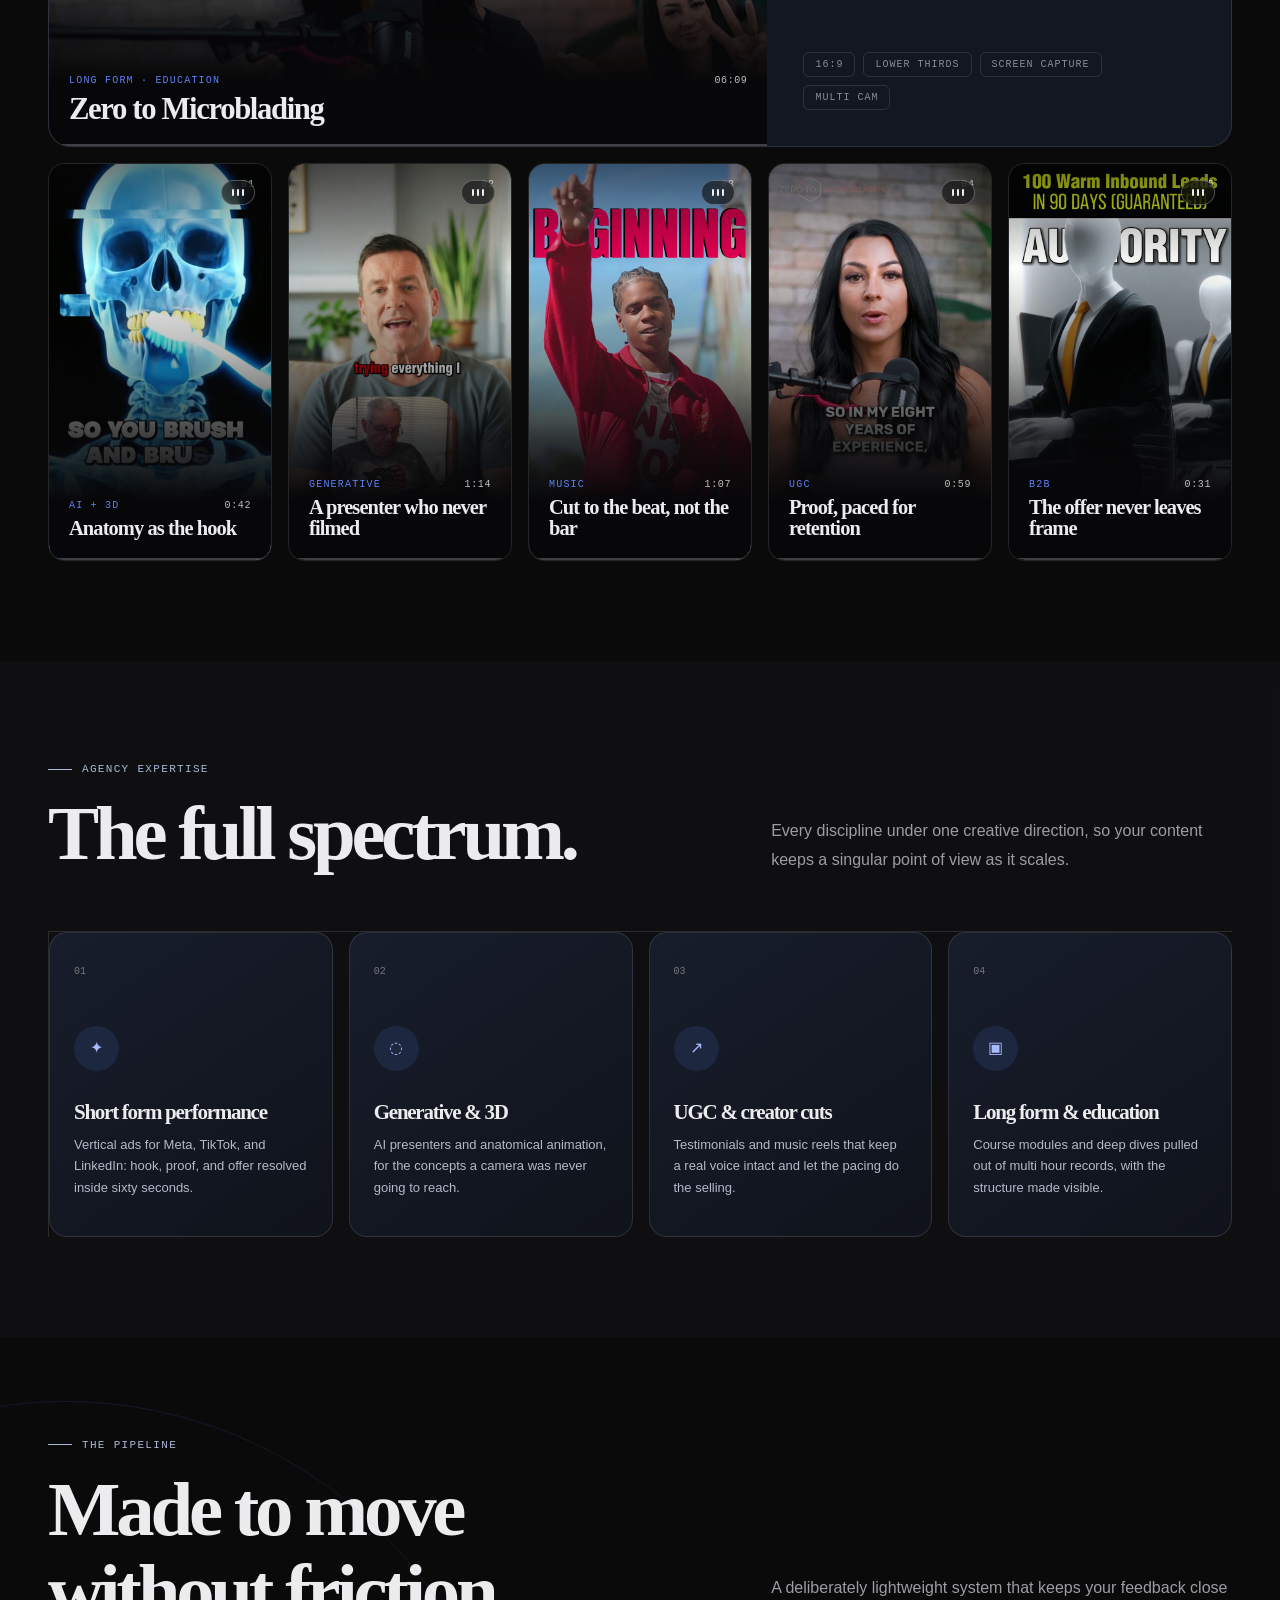
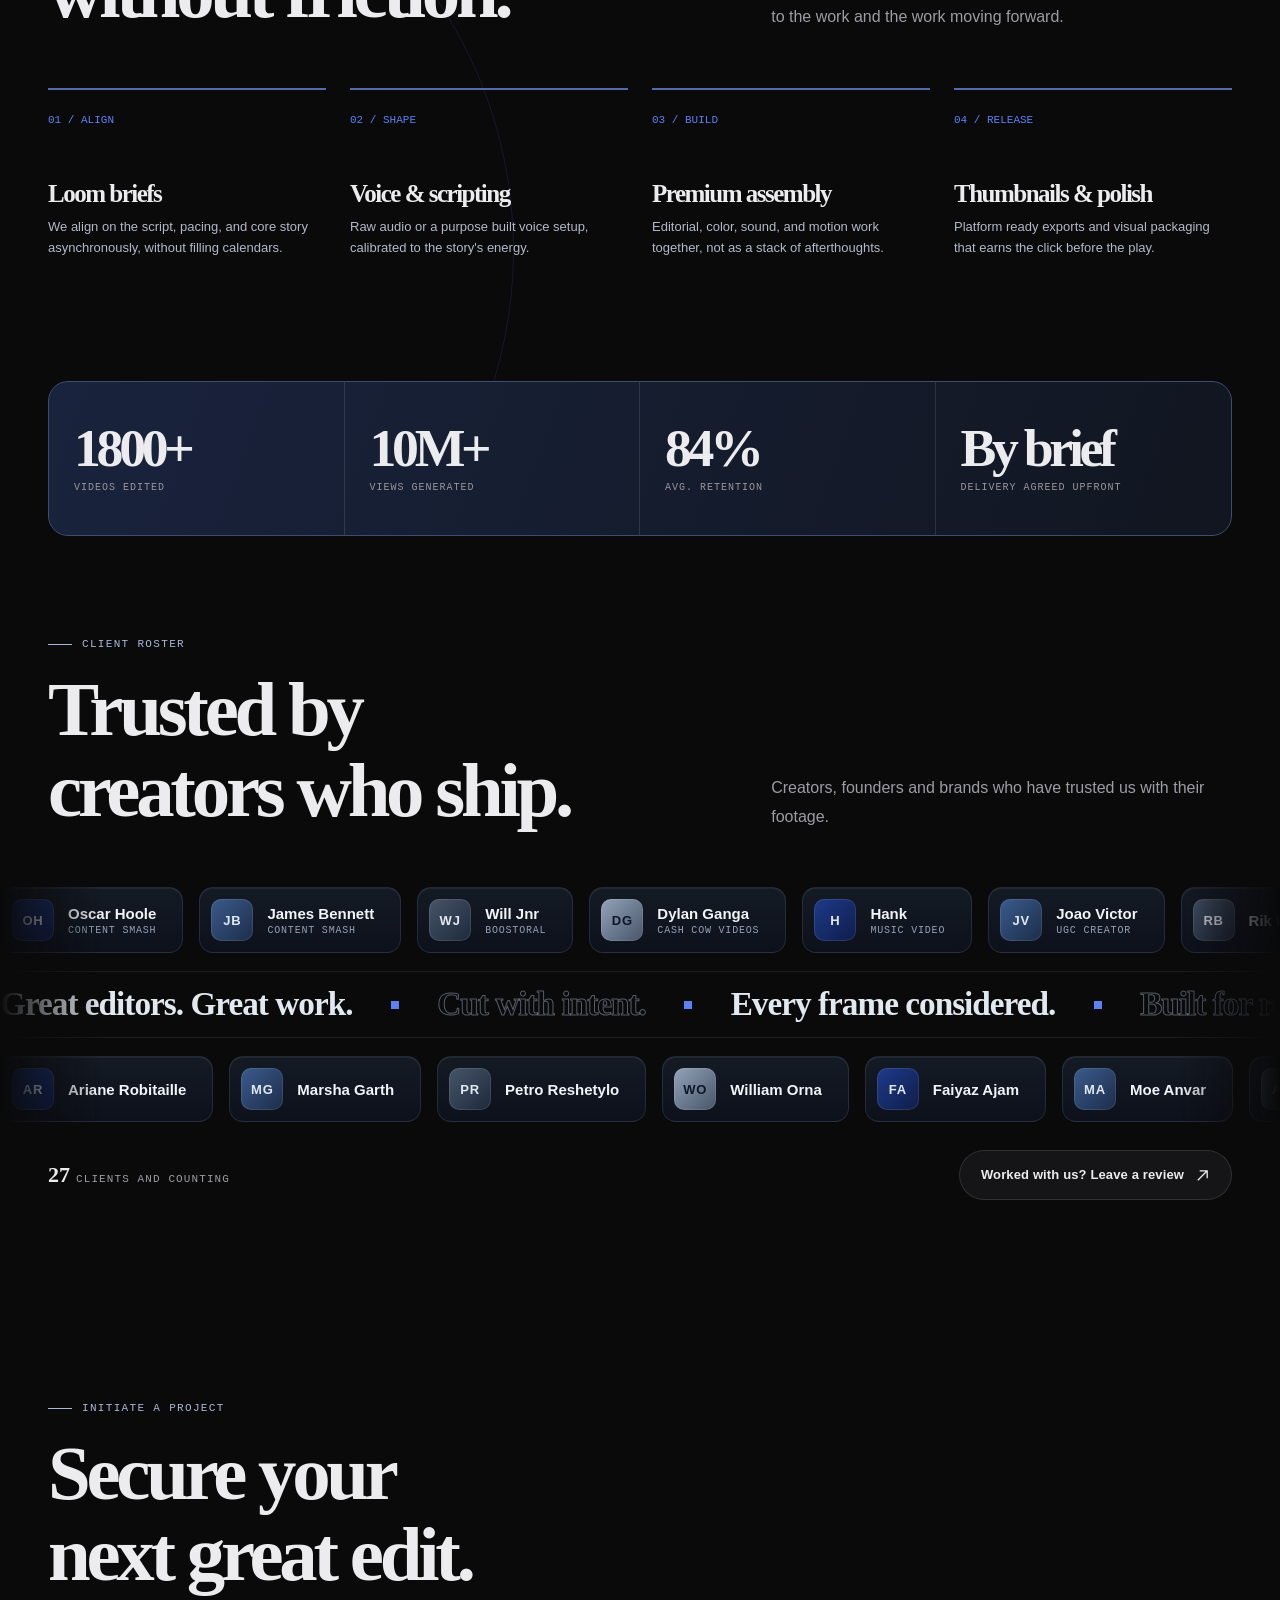
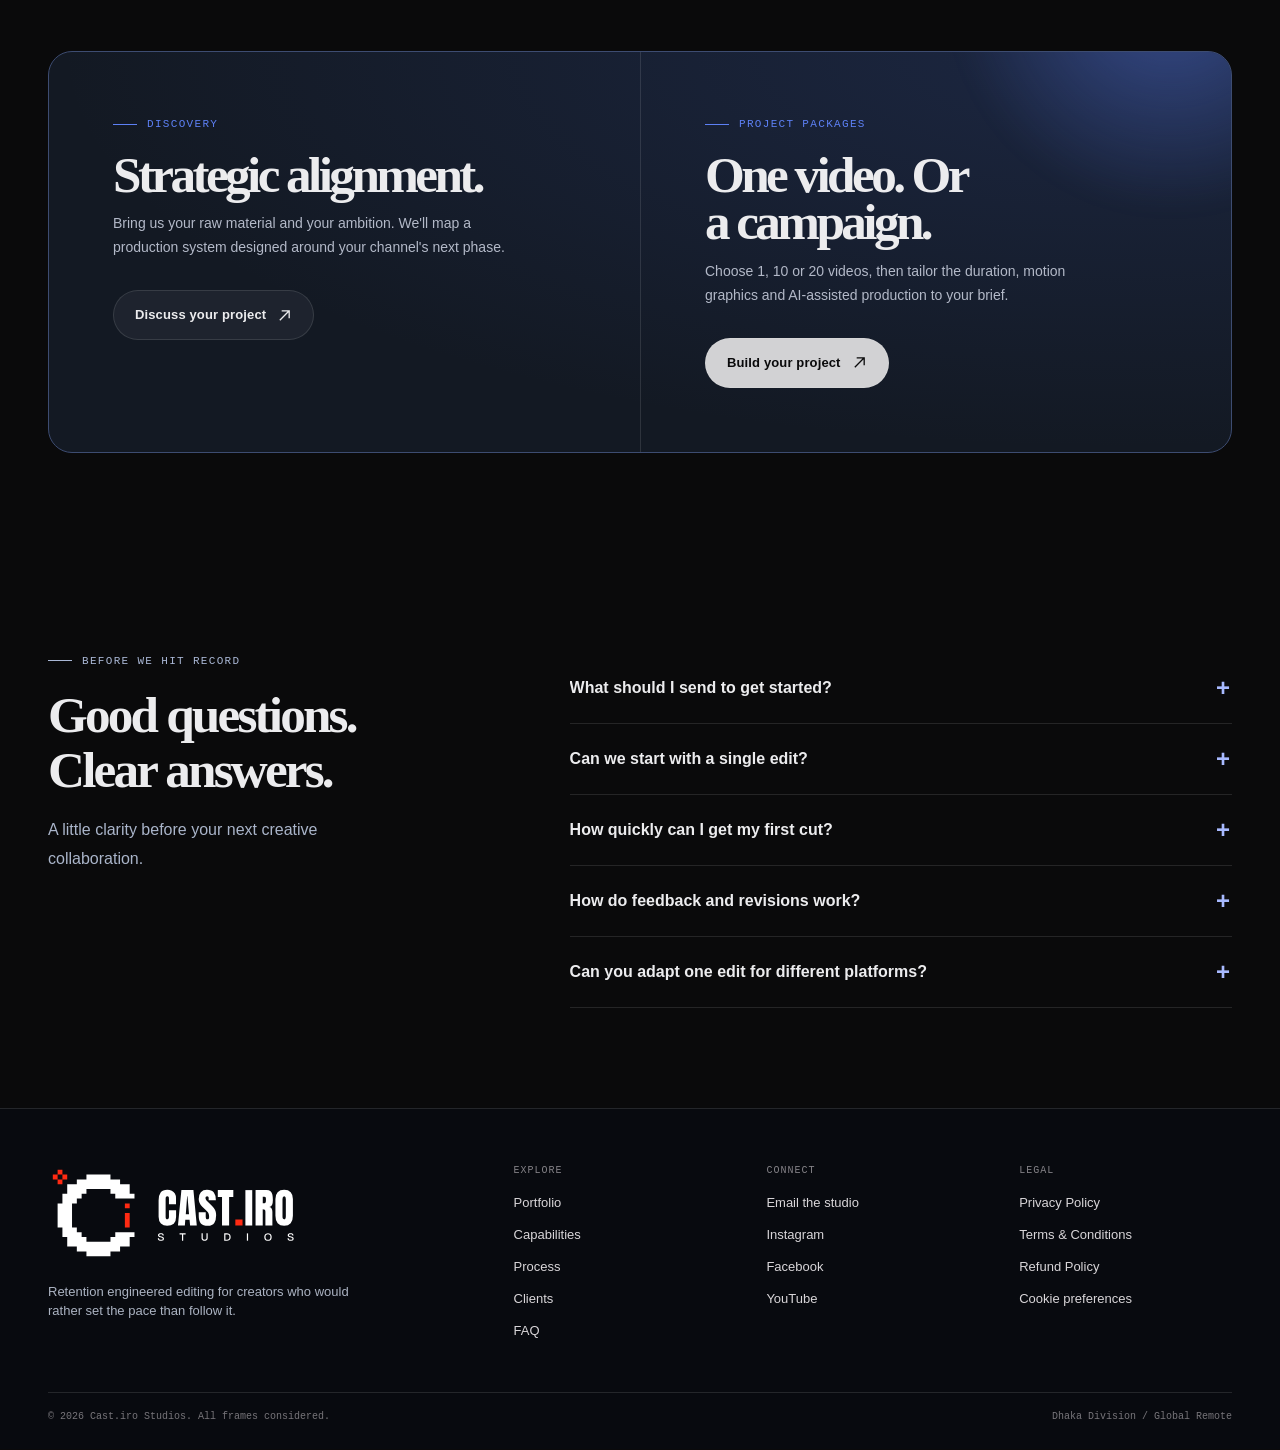
==== commit d1b42470: "Client wall: corporate palette and tagline ribbon Co-Authored-By: Claude Opus 5.5 <noreply@anthropic" ====
--- a/index.html
+++ b/index.html
@@ -1219,14 +1219,16 @@
 
     /* ==========================================================
        11a. CLIENT WALL
-       Two ribbons of client name chips drifting in opposite
-       directions. Like the tools marquee, each track holds its list
-       twice and slides half its width per loop; only the first copy
-       is read aloud. Hovering a ribbon pauses it.
+       Two drifting rows of client name chips with a ribbon of studio
+       taglines between them, each moving opposite to its neighbour.
+       Like the tools marquee, each track holds its list twice and
+       slides half its width per loop; only the first copy is read
+       aloud. Hovering a row pauses it. The palette stays corporate:
+       navy, steel, slate and silver around the cobalt accent.
        ========================================================== */
     .client-wall {
       display: grid;
-      gap: 16px;
+      gap: 18px;
       -webkit-mask-image: linear-gradient(90deg, transparent, #000 clamp(30px, 8vw, 120px), #000 calc(100% - clamp(30px, 8vw, 120px)), transparent);
       mask-image: linear-gradient(90deg, transparent, #000 clamp(30px, 8vw, 120px), #000 calc(100% - clamp(30px, 8vw, 120px)), transparent);
     }
@@ -1238,7 +1240,7 @@
     .client-track {
       display: flex;
       width: max-content;
-      animation: marquee 70s linear infinite;
+      animation: marquee 80s linear infinite;
     }
 
     .client-row.reverse .client-track {
@@ -1249,64 +1251,107 @@
       animation-play-state: paused;
     }
 
+    .client-list,
+    .phrase-list {
+      display: flex;
+      align-items: center;
+      margin: 0;
+      padding: 0;
+      list-style: none;
+    }
+
     .client-list {
-      display: flex;
       gap: 16px;
-      margin: 0;
-      padding: 0 8px;
-      list-style: none;
+      padding-right: 16px;
     }
 
     .client-chip {
       display: flex;
       align-items: center;
       gap: 14px;
-      padding: 12px 24px 12px 12px;
-      border: 1px solid var(--line);
-      border-radius: 999px;
-      background: linear-gradient(160deg, #17171b, #0f0f12);
+      padding: 11px 26px 11px 11px;
+      border: 1px solid rgba(148, 163, 184, .16);
+      border-radius: 14px;
+      background: linear-gradient(180deg, rgba(30, 41, 59, .55), rgba(15, 23, 42, .55));
+      box-shadow: inset 0 1px 0 rgba(255, 255, 255, .05);
       white-space: nowrap;
-      transition: border-color .3s, transform .3s;
+      transition: border-color .3s, background .3s, transform .3s;
     }
 
     .client-chip:hover {
-      border-color: rgba(var(--accent-rgb), .7);
       transform: translateY(-3px);
+      border-color: rgba(var(--accent-rgb), .6);
+      background: linear-gradient(180deg, rgba(37, 56, 102, .6), rgba(15, 23, 42, .6));
     }
 
     .client-avatar {
       display: grid;
       place-items: center;
       flex-shrink: 0;
-      width: 44px;
-      height: 44px;
-      border-radius: 50%;
-      color: #fff;
-      font: 700 14px var(--serif);
-      letter-spacing: .02em;
-      background: linear-gradient(135deg, #5d80f5, #2c3f8f);
-      box-shadow: inset 0 0 0 1px rgba(255, 255, 255, .14);
-    }
-
-    /* A small rotation of tones keeps a long row from looking stamped
-       out; the brand red from the logo appears as the odd accent. */
-    .client-chip:nth-child(5n+2) .client-avatar { background: linear-gradient(135deg, #3a5cc8, #161f45); }
-    .client-chip:nth-child(5n+3) .client-avatar { background: linear-gradient(135deg, #8b8b94, #2a2a30); }
-    .client-chip:nth-child(5n+4) .client-avatar { background: linear-gradient(135deg, #ff2a12, #7a1408); }
-    .client-chip:nth-child(5n+5) .client-avatar { background: linear-gradient(135deg, #7d9bff, #3a5cc8); }
+      width: 42px;
+      height: 42px;
+      border-radius: 10px;
+      color: #e2e8f0;
+      font: 600 13px var(--sans);
+      letter-spacing: .06em;
+      background: linear-gradient(135deg, #1e3a8a, #0f1d4a);
+      box-shadow: inset 0 0 0 1px rgba(255, 255, 255, .1);
+    }
+
+    /* Navy, steel, slate and silver in rotation. */
+    .client-chip:nth-child(4n+2) .client-avatar { background: linear-gradient(135deg, #3b5b8c, #1c2d4a); }
+    .client-chip:nth-child(4n+3) .client-avatar { background: linear-gradient(135deg, #475569, #1e293b); }
+    .client-chip:nth-child(4n+4) .client-avatar { background: linear-gradient(135deg, #94a3b8, #475569); color: #0f172a; }
 
     .client-chip b {
       display: block;
-      font: 700 15px var(--sans);
+      color: #f1f5f9;
+      font: 600 15px var(--sans);
     }
 
     .client-chip small {
       display: block;
       margin-top: 3px;
-      color: var(--muted);
+      color: #94a3b8;
       font: 10px var(--mono);
       letter-spacing: .08em;
       text-transform: uppercase;
+    }
+
+    /* Tagline ribbon: alternating solid and outlined lines, divided by
+       a small square that echoes the pixel mark in the logo. */
+    .phrase-row {
+      padding: 14px 0;
+      border-block: 1px solid rgba(148, 163, 184, .12);
+    }
+
+    .phrase-row .client-track {
+      animation-duration: 60s;
+    }
+
+    .phrase-list li {
+      display: flex;
+      align-items: center;
+      white-space: nowrap;
+    }
+
+    .phrase-list li::after {
+      content: "";
+      width: 8px;
+      height: 8px;
+      margin: 0 clamp(24px, 3vw, 44px);
+      background: var(--accent);
+    }
+
+    .phrase-list span {
+      color: #e2e8f0;
+      font: 700 clamp(22px, 2.6vw, 34px) / 1.1 var(--serif);
+      letter-spacing: -.03em;
+    }
+
+    .phrase-list li:nth-child(even) span {
+      color: transparent;
+      -webkit-text-stroke: 1px rgba(148, 163, 184, .55);
     }
 
     .client-count {
@@ -1317,25 +1362,25 @@
     }
 
     .client-count b {
+      margin-right: 6px;
       color: var(--ink);
       font: 700 22px var(--serif);
       letter-spacing: 0;
-      margin-right: 6px;
     }
 
     @media (prefers-reduced-motion: reduce) {
       .client-wall { -webkit-mask-image: none; mask-image: none; }
       .client-track { width: auto; animation: none !important; }
-      .client-list { flex-wrap: wrap; justify-content: center; }
-      .client-list[aria-hidden="true"] { display: none; }
+      .client-list, .phrase-list { flex-wrap: wrap; justify-content: center; row-gap: 12px; }
+      .client-list[aria-hidden="true"], .phrase-list[aria-hidden="true"] { display: none; }
     }
 
     @media (max-width: 640px) {
-      .client-chip { padding: 9px 18px 9px 9px; gap: 11px; }
-      .client-avatar { width: 38px; height: 38px; font-size: 12px; }
+      .client-wall { gap: 14px; }
+      .client-chip { padding: 9px 20px 9px 9px; gap: 11px; }
+      .client-avatar { width: 36px; height: 36px; font-size: 12px; }
       .client-chip b { font-size: 14px; }
     }
-
     /* ==========================================================
        11b. CLIENT REVIEWS
        A swipeable row of review cards (scroll-snap, so touch and
@@ -2037,10 +2082,7 @@
 
     <!-- ==========================================================
          CLIENTS
-         The client wall lists people who agreed to be named. Written
-         reviews go in as <figure class="review-card"> inside a
-         .reviews-track (styles in 11b) once each client approves
-         the wording.
+         Generated by Build-Clients.ps1. Edit the lists there, not here.
          ========================================================== -->
     <section class="section" id="clients" aria-labelledby="clients-heading">
       <div class="shell">
@@ -2053,76 +2095,100 @@
         </div>
       </div>
       <div class="client-wall reveal" aria-label="Clients we have worked with">
-          <div class="client-row">
-            <div class="client-track">
-              <ul class="client-list">
-              <li class="client-chip"><span class="client-avatar" aria-hidden="true">OH</span><span><b>Oscar Hoole</b><small>Content Smash</small></span></li>
-              <li class="client-chip"><span class="client-avatar" aria-hidden="true">JB</span><span><b>James Bennett</b><small>Content Smash</small></span></li>
-              <li class="client-chip"><span class="client-avatar" aria-hidden="true">WJ</span><span><b>Will Jnr</b><small>Boostoral</small></span></li>
-              <li class="client-chip"><span class="client-avatar" aria-hidden="true">DG</span><span><b>Dylan Ganga</b><small>Cash cow videos</small></span></li>
-              <li class="client-chip"><span class="client-avatar" aria-hidden="true">H</span><span><b>Hank</b><small>Music video</small></span></li>
-              <li class="client-chip"><span class="client-avatar" aria-hidden="true">JV</span><span><b>Joao Victor</b><small>UGC creator</small></span></li>
-              <li class="client-chip"><span class="client-avatar" aria-hidden="true">RB</span><span><b>Rik Berenschot</b></span></li>
-              <li class="client-chip"><span class="client-avatar" aria-hidden="true">JB</span><span><b>Jacob Bobo</b></span></li>
-              <li class="client-chip"><span class="client-avatar" aria-hidden="true">GC</span><span><b>Gamingwith Cherryboy</b></span></li>
-              <li class="client-chip"><span class="client-avatar" aria-hidden="true">AL</span><span><b>Andres Larrazabal</b></span></li>
-              <li class="client-chip"><span class="client-avatar" aria-hidden="true">EH</span><span><b>Emmanuel Haslam</b></span></li>
-              <li class="client-chip"><span class="client-avatar" aria-hidden="true">DC</span><span><b>Daniel Culafic</b></span></li>
-              <li class="client-chip"><span class="client-avatar" aria-hidden="true">JA</span><span><b>Joao Argolo</b></span></li>
-              <li class="client-chip"><span class="client-avatar" aria-hidden="true">SD</span><span><b>Sri Bharati Devi</b></span></li>
-              </ul>
-              <ul class="client-list" aria-hidden="true">
-              <li class="client-chip"><span class="client-avatar" aria-hidden="true">OH</span><span><b>Oscar Hoole</b><small>Content Smash</small></span></li>
-              <li class="client-chip"><span class="client-avatar" aria-hidden="true">JB</span><span><b>James Bennett</b><small>Content Smash</small></span></li>
-              <li class="client-chip"><span class="client-avatar" aria-hidden="true">WJ</span><span><b>Will Jnr</b><small>Boostoral</small></span></li>
-              <li class="client-chip"><span class="client-avatar" aria-hidden="true">DG</span><span><b>Dylan Ganga</b><small>Cash cow videos</small></span></li>
-              <li class="client-chip"><span class="client-avatar" aria-hidden="true">H</span><span><b>Hank</b><small>Music video</small></span></li>
-              <li class="client-chip"><span class="client-avatar" aria-hidden="true">JV</span><span><b>Joao Victor</b><small>UGC creator</small></span></li>
-              <li class="client-chip"><span class="client-avatar" aria-hidden="true">RB</span><span><b>Rik Berenschot</b></span></li>
-              <li class="client-chip"><span class="client-avatar" aria-hidden="true">JB</span><span><b>Jacob Bobo</b></span></li>
-              <li class="client-chip"><span class="client-avatar" aria-hidden="true">GC</span><span><b>Gamingwith Cherryboy</b></span></li>
-              <li class="client-chip"><span class="client-avatar" aria-hidden="true">AL</span><span><b>Andres Larrazabal</b></span></li>
-              <li class="client-chip"><span class="client-avatar" aria-hidden="true">EH</span><span><b>Emmanuel Haslam</b></span></li>
-              <li class="client-chip"><span class="client-avatar" aria-hidden="true">DC</span><span><b>Daniel Culafic</b></span></li>
-              <li class="client-chip"><span class="client-avatar" aria-hidden="true">JA</span><span><b>Joao Argolo</b></span></li>
-              <li class="client-chip"><span class="client-avatar" aria-hidden="true">SD</span><span><b>Sri Bharati Devi</b></span></li>
-              </ul>
-            </div>
+        <div class="client-row">
+          <div class="client-track">
+            <ul class="client-list">
+                <li class="client-chip"><span class="client-avatar" aria-hidden="true">OH</span><span><b>Oscar Hoole</b><small>Content Smash</small></span></li>
+                <li class="client-chip"><span class="client-avatar" aria-hidden="true">JB</span><span><b>James Bennett</b><small>Content Smash</small></span></li>
+                <li class="client-chip"><span class="client-avatar" aria-hidden="true">WJ</span><span><b>Will Jnr</b><small>Boostoral</small></span></li>
+                <li class="client-chip"><span class="client-avatar" aria-hidden="true">DG</span><span><b>Dylan Ganga</b><small>Cash cow videos</small></span></li>
+                <li class="client-chip"><span class="client-avatar" aria-hidden="true">H</span><span><b>Hank</b><small>Music video</small></span></li>
+                <li class="client-chip"><span class="client-avatar" aria-hidden="true">JV</span><span><b>Joao Victor</b><small>UGC creator</small></span></li>
+                <li class="client-chip"><span class="client-avatar" aria-hidden="true">RB</span><span><b>Rik Berenschot</b></span></li>
+                <li class="client-chip"><span class="client-avatar" aria-hidden="true">JB</span><span><b>Jacob Bobo</b></span></li>
+                <li class="client-chip"><span class="client-avatar" aria-hidden="true">GC</span><span><b>Gamingwith Cherryboy</b></span></li>
+                <li class="client-chip"><span class="client-avatar" aria-hidden="true">AL</span><span><b>Andres Larrazabal</b></span></li>
+                <li class="client-chip"><span class="client-avatar" aria-hidden="true">EH</span><span><b>Emmanuel Haslam</b></span></li>
+                <li class="client-chip"><span class="client-avatar" aria-hidden="true">DC</span><span><b>Daniel Culafic</b></span></li>
+                <li class="client-chip"><span class="client-avatar" aria-hidden="true">JA</span><span><b>Joao Argolo</b></span></li>
+                <li class="client-chip"><span class="client-avatar" aria-hidden="true">SD</span><span><b>Sri Bharati Devi</b></span></li>
+            </ul>
+            <ul class="client-list" aria-hidden="true">
+                <li class="client-chip"><span class="client-avatar" aria-hidden="true">OH</span><span><b>Oscar Hoole</b><small>Content Smash</small></span></li>
+                <li class="client-chip"><span class="client-avatar" aria-hidden="true">JB</span><span><b>James Bennett</b><small>Content Smash</small></span></li>
+                <li class="client-chip"><span class="client-avatar" aria-hidden="true">WJ</span><span><b>Will Jnr</b><small>Boostoral</small></span></li>
+                <li class="client-chip"><span class="client-avatar" aria-hidden="true">DG</span><span><b>Dylan Ganga</b><small>Cash cow videos</small></span></li>
+                <li class="client-chip"><span class="client-avatar" aria-hidden="true">H</span><span><b>Hank</b><small>Music video</small></span></li>
+                <li class="client-chip"><span class="client-avatar" aria-hidden="true">JV</span><span><b>Joao Victor</b><small>UGC creator</small></span></li>
+                <li class="client-chip"><span class="client-avatar" aria-hidden="true">RB</span><span><b>Rik Berenschot</b></span></li>
+                <li class="client-chip"><span class="client-avatar" aria-hidden="true">JB</span><span><b>Jacob Bobo</b></span></li>
+                <li class="client-chip"><span class="client-avatar" aria-hidden="true">GC</span><span><b>Gamingwith Cherryboy</b></span></li>
+                <li class="client-chip"><span class="client-avatar" aria-hidden="true">AL</span><span><b>Andres Larrazabal</b></span></li>
+                <li class="client-chip"><span class="client-avatar" aria-hidden="true">EH</span><span><b>Emmanuel Haslam</b></span></li>
+                <li class="client-chip"><span class="client-avatar" aria-hidden="true">DC</span><span><b>Daniel Culafic</b></span></li>
+                <li class="client-chip"><span class="client-avatar" aria-hidden="true">JA</span><span><b>Joao Argolo</b></span></li>
+                <li class="client-chip"><span class="client-avatar" aria-hidden="true">SD</span><span><b>Sri Bharati Devi</b></span></li>
+            </ul>
           </div>
-          <div class="client-row reverse">
-            <div class="client-track">
-              <ul class="client-list">
-              <li class="client-chip"><span class="client-avatar" aria-hidden="true">AR</span><span><b>Ariane Robitaille</b></span></li>
-              <li class="client-chip"><span class="client-avatar" aria-hidden="true">MG</span><span><b>Marsha Garth</b></span></li>
-              <li class="client-chip"><span class="client-avatar" aria-hidden="true">PR</span><span><b>Petro Reshetylo</b></span></li>
-              <li class="client-chip"><span class="client-avatar" aria-hidden="true">WO</span><span><b>William Orna</b></span></li>
-              <li class="client-chip"><span class="client-avatar" aria-hidden="true">FA</span><span><b>Faiyaz Ajam</b></span></li>
-              <li class="client-chip"><span class="client-avatar" aria-hidden="true">MA</span><span><b>Moe Anvar</b></span></li>
-              <li class="client-chip"><span class="client-avatar" aria-hidden="true">AA</span><span><b>Adrian Argueta</b></span></li>
-              <li class="client-chip"><span class="client-avatar" aria-hidden="true">MT</span><span><b>Manuel Toccaceli</b></span></li>
-              <li class="client-chip"><span class="client-avatar" aria-hidden="true">KM</span><span><b>Kerry MacK</b></span></li>
-              <li class="client-chip"><span class="client-avatar" aria-hidden="true">AK</span><span><b>Arthur Kos-Cassidy</b></span></li>
-              <li class="client-chip"><span class="client-avatar" aria-hidden="true">KP</span><span><b>Kalysta Paris</b></span></li>
-              <li class="client-chip"><span class="client-avatar" aria-hidden="true">LB</span><span><b>Luca Catalina Behrendt</b></span></li>
-              <li class="client-chip"><span class="client-avatar" aria-hidden="true">TJ</span><span><b>Thijmen Jonker</b></span></li>
-              </ul>
-              <ul class="client-list" aria-hidden="true">
-              <li class="client-chip"><span class="client-avatar" aria-hidden="true">AR</span><span><b>Ariane Robitaille</b></span></li>
-              <li class="client-chip"><span class="client-avatar" aria-hidden="true">MG</span><span><b>Marsha Garth</b></span></li>
-              <li class="client-chip"><span class="client-avatar" aria-hidden="true">PR</span><span><b>Petro Reshetylo</b></span></li>
-              <li class="client-chip"><span class="client-avatar" aria-hidden="true">WO</span><span><b>William Orna</b></span></li>
-              <li class="client-chip"><span class="client-avatar" aria-hidden="true">FA</span><span><b>Faiyaz Ajam</b></span></li>
-              <li class="client-chip"><span class="client-avatar" aria-hidden="true">MA</span><span><b>Moe Anvar</b></span></li>
-              <li class="client-chip"><span class="client-avatar" aria-hidden="true">AA</span><span><b>Adrian Argueta</b></span></li>
-              <li class="client-chip"><span class="client-avatar" aria-hidden="true">MT</span><span><b>Manuel Toccaceli</b></span></li>
-              <li class="client-chip"><span class="client-avatar" aria-hidden="true">KM</span><span><b>Kerry MacK</b></span></li>
-              <li class="client-chip"><span class="client-avatar" aria-hidden="true">AK</span><span><b>Arthur Kos-Cassidy</b></span></li>
-              <li class="client-chip"><span class="client-avatar" aria-hidden="true">KP</span><span><b>Kalysta Paris</b></span></li>
-              <li class="client-chip"><span class="client-avatar" aria-hidden="true">LB</span><span><b>Luca Catalina Behrendt</b></span></li>
-              <li class="client-chip"><span class="client-avatar" aria-hidden="true">TJ</span><span><b>Thijmen Jonker</b></span></li>
-              </ul>
-            </div>
+        </div>
+        <div class="client-row phrase-row reverse" aria-hidden="true">
+          <div class="client-track">
+            <ul class="phrase-list">
+                <li><span>Great editors. Great work.</span></li>
+                <li><span>Cut with intent.</span></li>
+                <li><span>Every frame considered.</span></li>
+                <li><span>Built for retention.</span></li>
+                <li><span>On brief. On time.</span></li>
+                <li><span>Raw footage in. Results out.</span></li>
+                <li><span>Stories that hold attention.</span></li>
+                <li><span>Made to be watched.</span></li>
+            </ul>
+            <ul class="phrase-list" aria-hidden="true">
+                <li><span>Great editors. Great work.</span></li>
+                <li><span>Cut with intent.</span></li>
+                <li><span>Every frame considered.</span></li>
+                <li><span>Built for retention.</span></li>
+                <li><span>On brief. On time.</span></li>
+                <li><span>Raw footage in. Results out.</span></li>
+                <li><span>Stories that hold attention.</span></li>
+                <li><span>Made to be watched.</span></li>
+            </ul>
           </div>
+        </div>
+        <div class="client-row">
+          <div class="client-track">
+            <ul class="client-list">
+                <li class="client-chip"><span class="client-avatar" aria-hidden="true">AR</span><span><b>Ariane Robitaille</b></span></li>
+                <li class="client-chip"><span class="client-avatar" aria-hidden="true">MG</span><span><b>Marsha Garth</b></span></li>
+                <li class="client-chip"><span class="client-avatar" aria-hidden="true">PR</span><span><b>Petro Reshetylo</b></span></li>
+                <li class="client-chip"><span class="client-avatar" aria-hidden="true">WO</span><span><b>William Orna</b></span></li>
+                <li class="client-chip"><span class="client-avatar" aria-hidden="true">FA</span><span><b>Faiyaz Ajam</b></span></li>
+                <li class="client-chip"><span class="client-avatar" aria-hidden="true">MA</span><span><b>Moe Anvar</b></span></li>
+                <li class="client-chip"><span class="client-avatar" aria-hidden="true">AA</span><span><b>Adrian Argueta</b></span></li>
+                <li class="client-chip"><span class="client-avatar" aria-hidden="true">MT</span><span><b>Manuel Toccaceli</b></span></li>
+                <li class="client-chip"><span class="client-avatar" aria-hidden="true">KM</span><span><b>Kerry MacK</b></span></li>
+                <li class="client-chip"><span class="client-avatar" aria-hidden="true">AK</span><span><b>Arthur Kos-Cassidy</b></span></li>
+                <li class="client-chip"><span class="client-avatar" aria-hidden="true">KP</span><span><b>Kalysta Paris</b></span></li>
+                <li class="client-chip"><span class="client-avatar" aria-hidden="true">LB</span><span><b>Luca Catalina Behrendt</b></span></li>
+                <li class="client-chip"><span class="client-avatar" aria-hidden="true">TJ</span><span><b>Thijmen Jonker</b></span></li>
+            </ul>
+            <ul class="client-list" aria-hidden="true">
+                <li class="client-chip"><span class="client-avatar" aria-hidden="true">AR</span><span><b>Ariane Robitaille</b></span></li>
+                <li class="client-chip"><span class="client-avatar" aria-hidden="true">MG</span><span><b>Marsha Garth</b></span></li>
+                <li class="client-chip"><span class="client-avatar" aria-hidden="true">PR</span><span><b>Petro Reshetylo</b></span></li>
+                <li class="client-chip"><span class="client-avatar" aria-hidden="true">WO</span><span><b>William Orna</b></span></li>
+                <li class="client-chip"><span class="client-avatar" aria-hidden="true">FA</span><span><b>Faiyaz Ajam</b></span></li>
+                <li class="client-chip"><span class="client-avatar" aria-hidden="true">MA</span><span><b>Moe Anvar</b></span></li>
+                <li class="client-chip"><span class="client-avatar" aria-hidden="true">AA</span><span><b>Adrian Argueta</b></span></li>
+                <li class="client-chip"><span class="client-avatar" aria-hidden="true">MT</span><span><b>Manuel Toccaceli</b></span></li>
+                <li class="client-chip"><span class="client-avatar" aria-hidden="true">KM</span><span><b>Kerry MacK</b></span></li>
+                <li class="client-chip"><span class="client-avatar" aria-hidden="true">AK</span><span><b>Arthur Kos-Cassidy</b></span></li>
+                <li class="client-chip"><span class="client-avatar" aria-hidden="true">KP</span><span><b>Kalysta Paris</b></span></li>
+                <li class="client-chip"><span class="client-avatar" aria-hidden="true">LB</span><span><b>Luca Catalina Behrendt</b></span></li>
+                <li class="client-chip"><span class="client-avatar" aria-hidden="true">TJ</span><span><b>Thijmen Jonker</b></span></li>
+            </ul>
+          </div>
+        </div>
       </div>
       <div class="shell">
         <div class="reviews-foot">
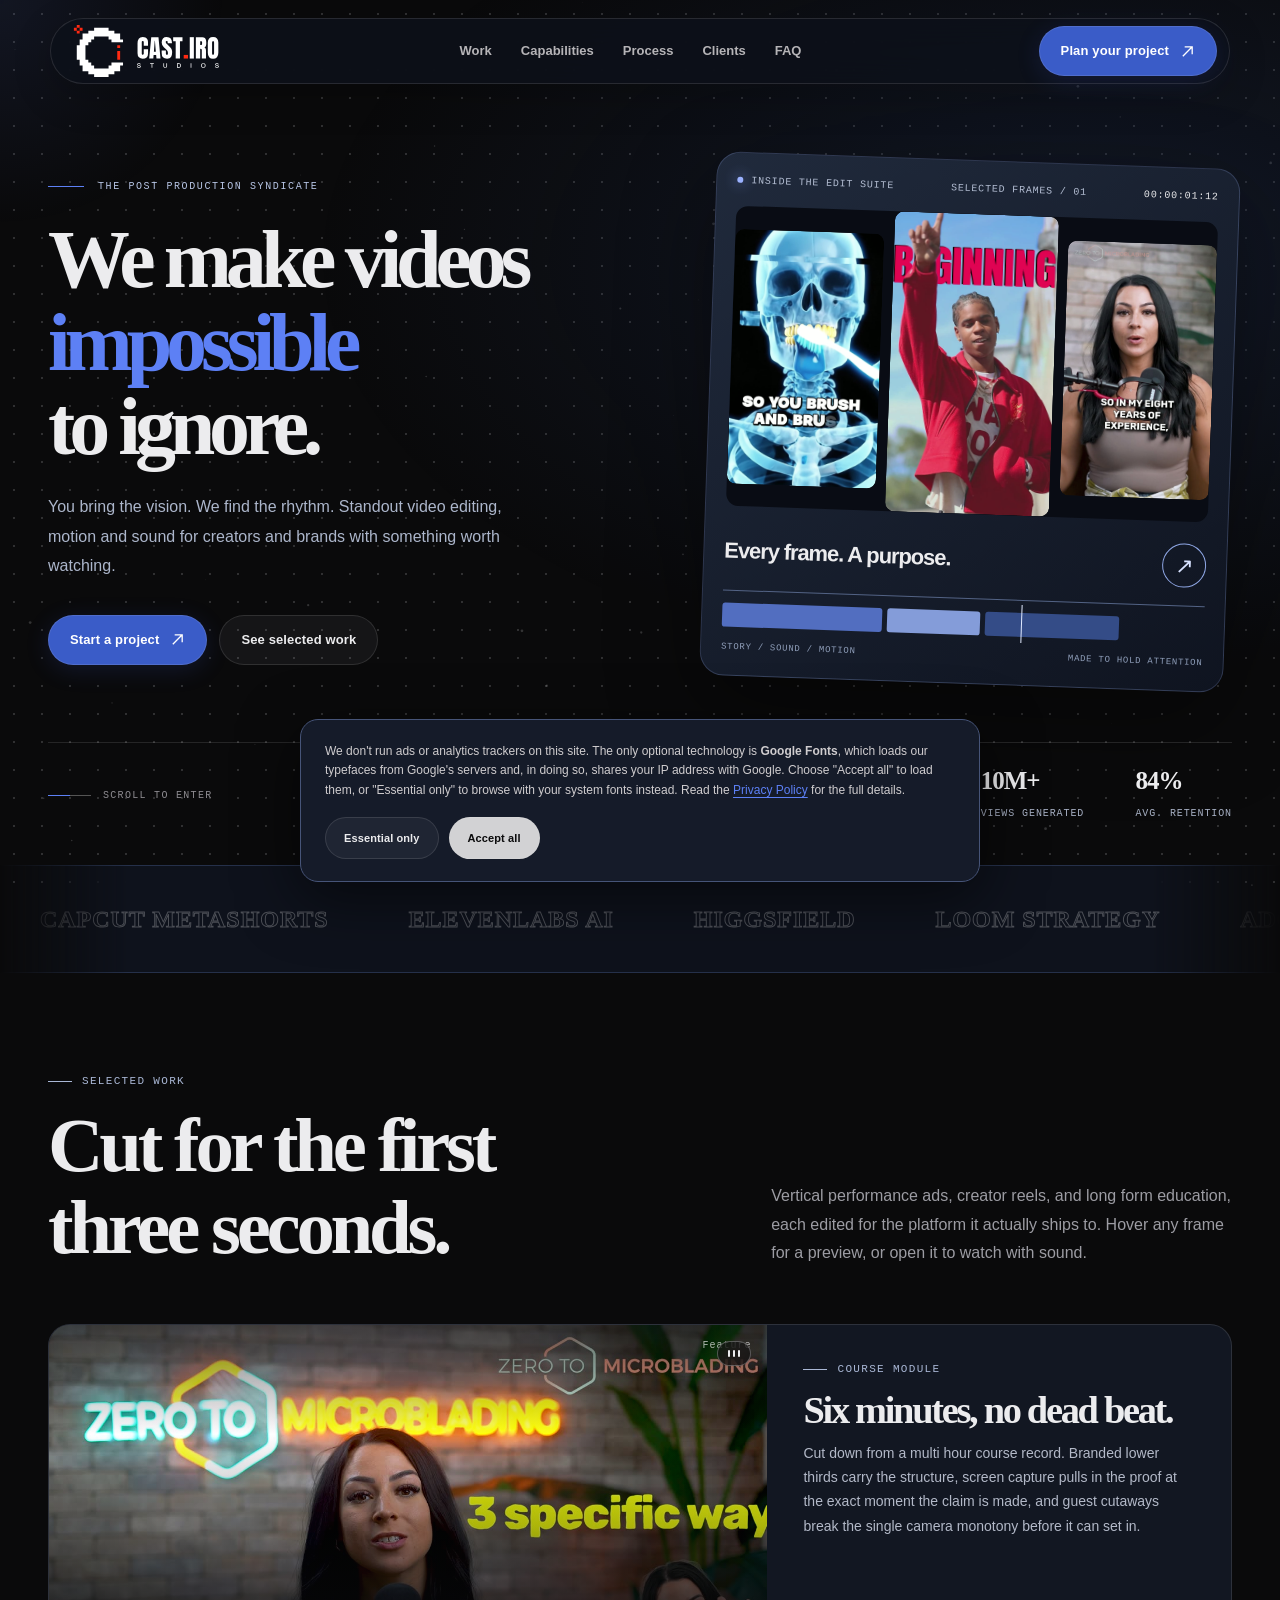
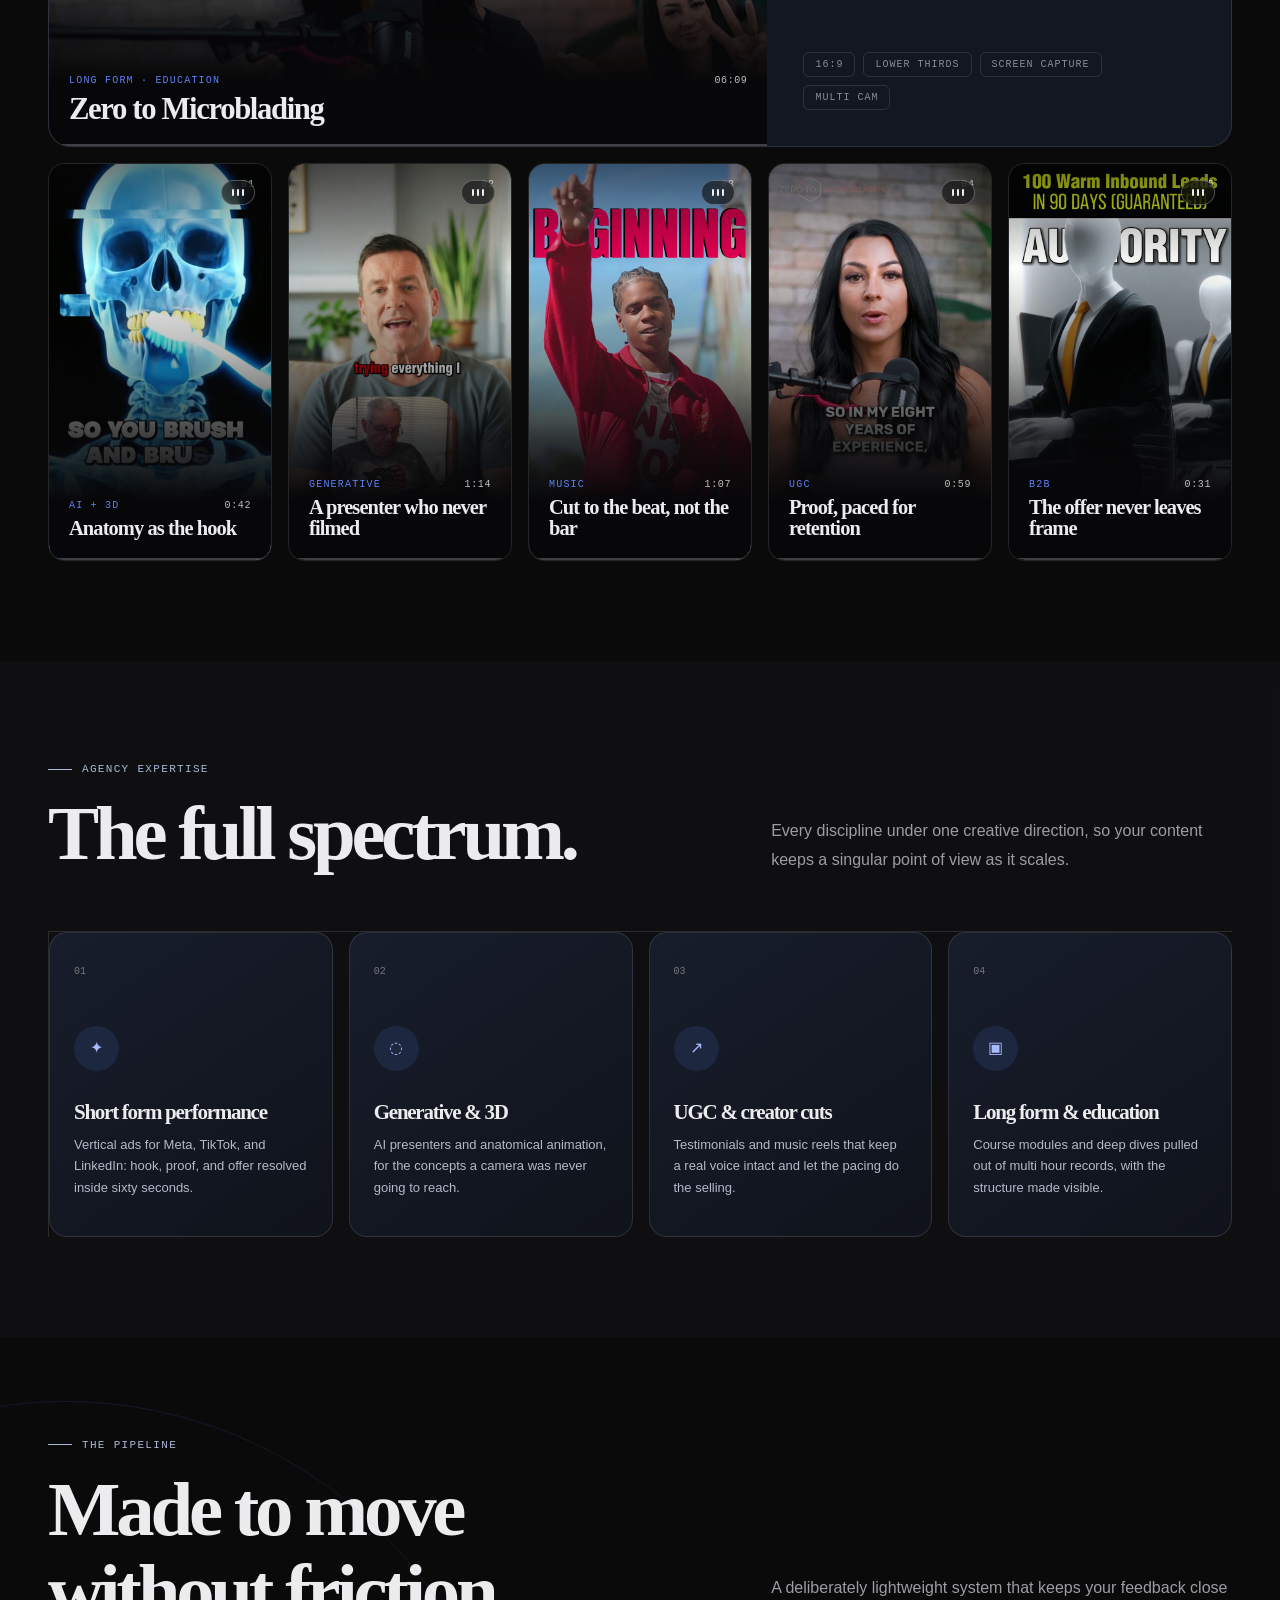
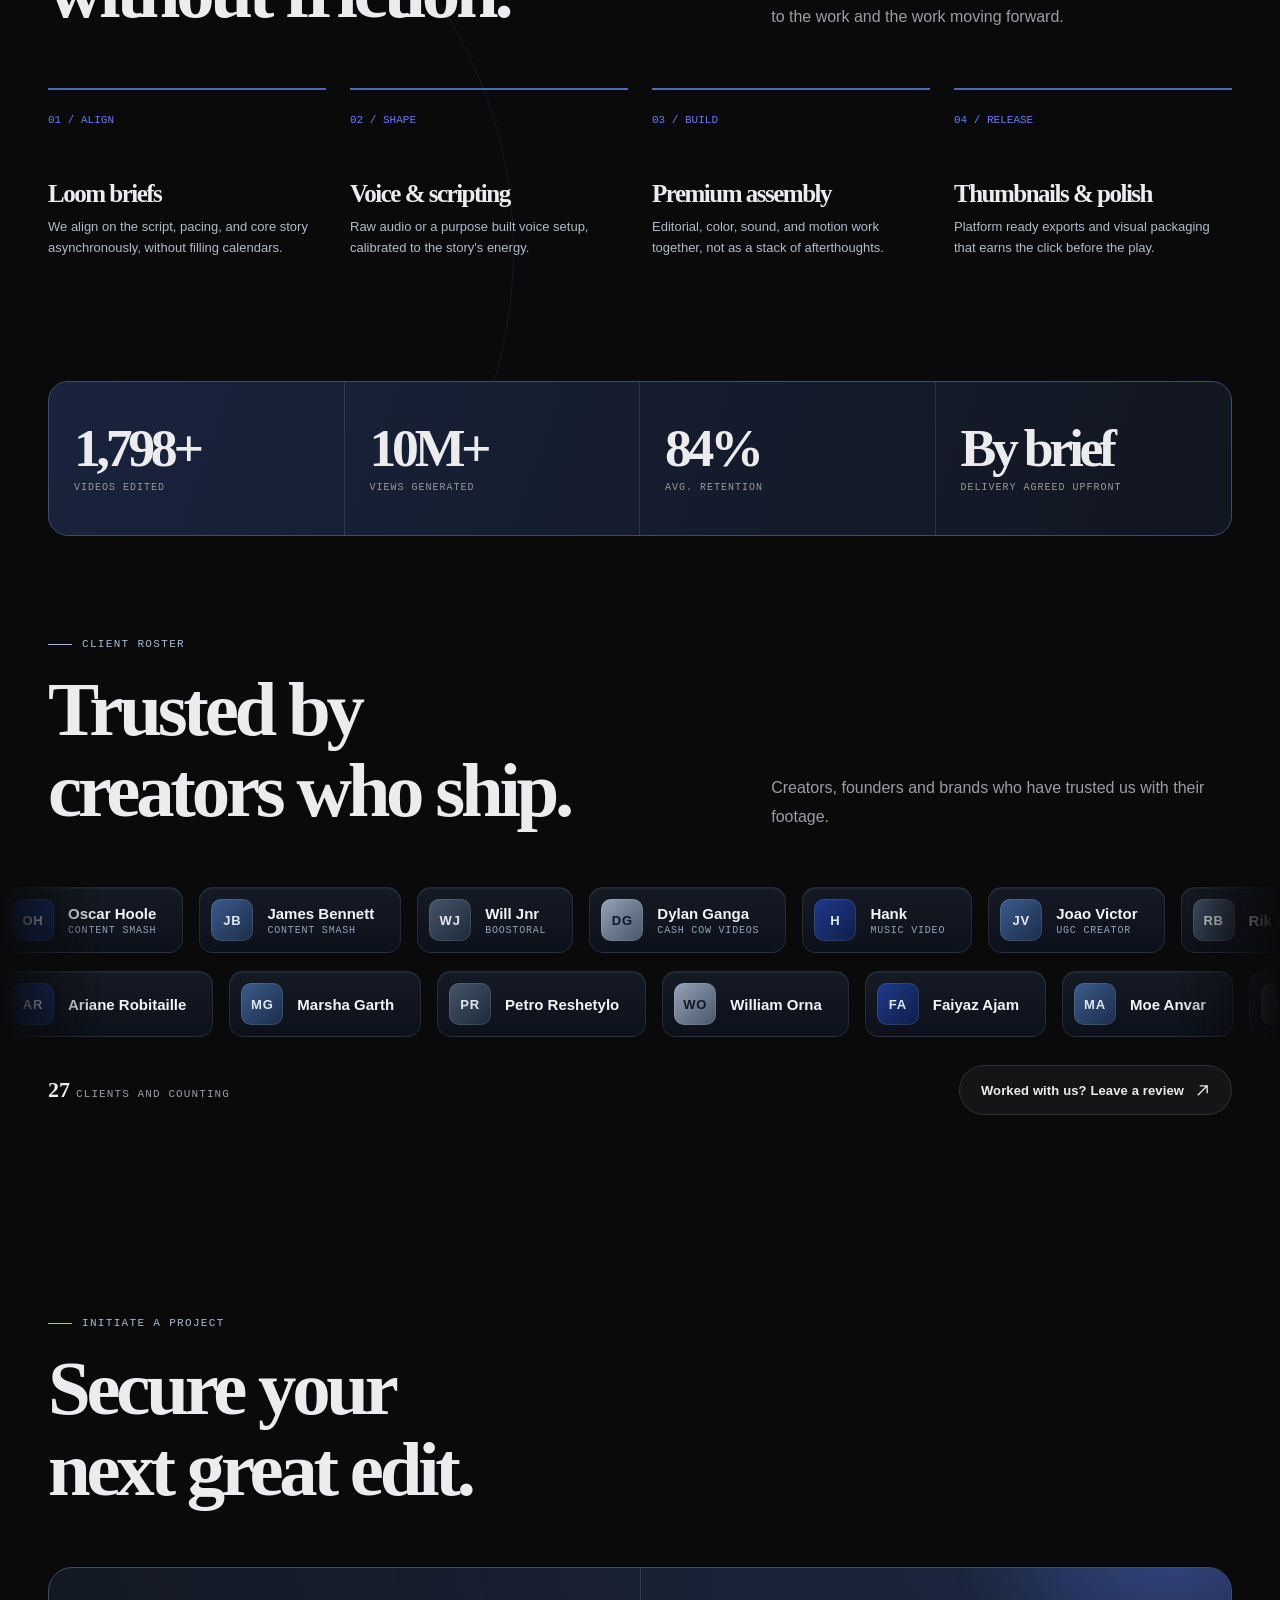
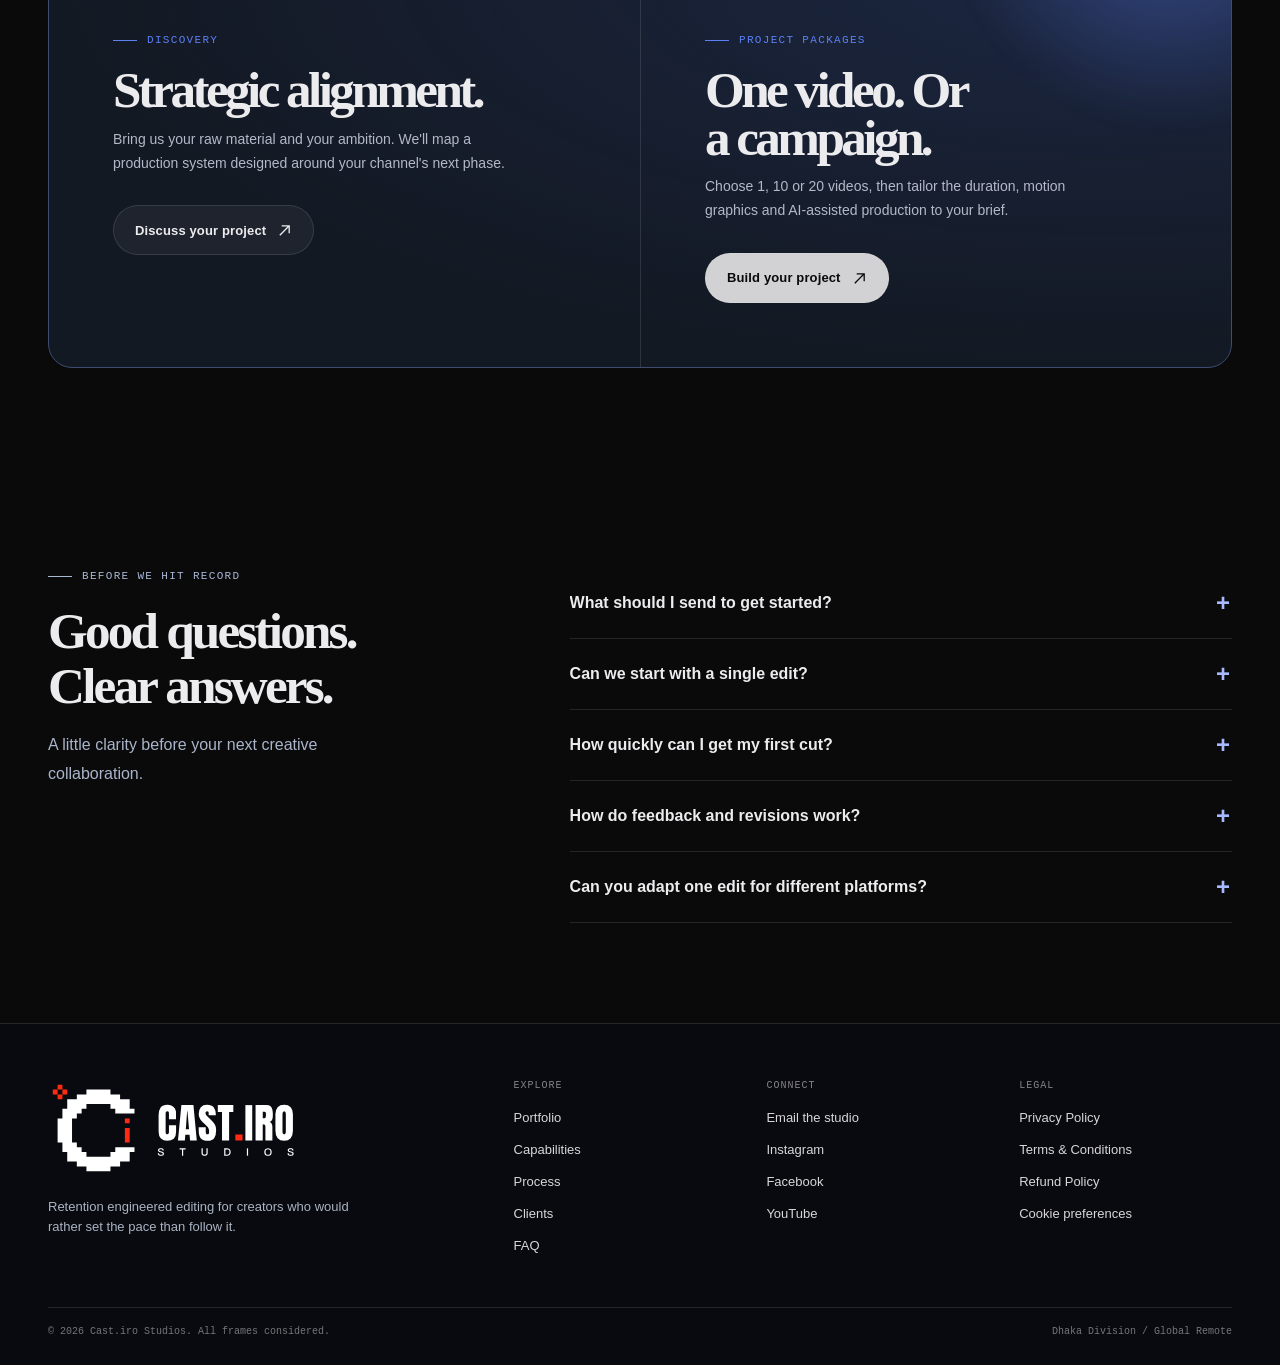
==== commit 33679f51: "Client wall: two opposing rows with room for approved quotes Co-Authored-By: Claude Opus 5.5 <norepl" ====
--- a/index.html
+++ b/index.html
@@ -1219,9 +1219,9 @@
 
     /* ==========================================================
        11a. CLIENT WALL
-       Two drifting rows of client name chips with a ribbon of studio
-       taglines between them, each moving opposite to its neighbour.
-       Like the tools marquee, each track holds its list twice and
+       Two drifting rows of client cards: the top row travels left to
+       right, the bottom row right to left. A card grows wider when it
+       carries the client's approved quote. Like the tools marquee, each track holds its list twice and
        slides half its width per loop; only the first copy is read
        aloud. Hovering a row pauses it. The palette stays corporate:
        navy, steel, slate and silver around the cobalt accent.
@@ -1243,7 +1243,9 @@
       animation: marquee 80s linear infinite;
     }
 
-    .client-row.reverse .client-track {
+    /* The marquee keyframes slide content leftward, so the top row
+       runs them in reverse to travel left to right. */
+    .client-row.to-right .client-track {
       animation-direction: reverse;
     }
 
@@ -1251,24 +1253,20 @@
       animation-play-state: paused;
     }
 
-    .client-list,
-    .phrase-list {
+    .client-list {
       display: flex;
-      align-items: center;
+      align-items: stretch;
+      gap: 16px;
       margin: 0;
-      padding: 0;
+      padding: 0 16px 0 0;
       list-style: none;
-    }
-
-    .client-list {
-      gap: 16px;
-      padding-right: 16px;
     }
 
     .client-chip {
       display: flex;
-      align-items: center;
-      gap: 14px;
+      flex-direction: column;
+      justify-content: center;
+      gap: 16px;
       padding: 11px 26px 11px 11px;
       border: 1px solid rgba(148, 163, 184, .16);
       border-radius: 14px;
@@ -1276,6 +1274,34 @@
       box-shadow: inset 0 1px 0 rgba(255, 255, 255, .05);
       white-space: nowrap;
       transition: border-color .3s, background .3s, transform .3s;
+    }
+
+    .client-who {
+      display: flex;
+      align-items: center;
+      gap: 14px;
+    }
+
+    /* A card with an approved quote: wider, quote first, name below. */
+    .client-chip.has-quote {
+      justify-content: space-between;
+      width: clamp(300px, 30vw, 400px);
+      padding: 22px 24px 18px;
+      white-space: normal;
+    }
+
+    .client-chip blockquote {
+      margin: 0;
+      color: #e2e8f0;
+      font: 500 15px/1.6 var(--sans);
+    }
+
+    .client-chip blockquote::before {
+      content: "\201C";
+      display: block;
+      height: 26px;
+      color: var(--accent);
+      font: 700 40px/1 var(--serif);
     }
 
     .client-chip:hover {
@@ -1318,42 +1344,6 @@
       text-transform: uppercase;
     }
 
-    /* Tagline ribbon: alternating solid and outlined lines, divided by
-       a small square that echoes the pixel mark in the logo. */
-    .phrase-row {
-      padding: 14px 0;
-      border-block: 1px solid rgba(148, 163, 184, .12);
-    }
-
-    .phrase-row .client-track {
-      animation-duration: 60s;
-    }
-
-    .phrase-list li {
-      display: flex;
-      align-items: center;
-      white-space: nowrap;
-    }
-
-    .phrase-list li::after {
-      content: "";
-      width: 8px;
-      height: 8px;
-      margin: 0 clamp(24px, 3vw, 44px);
-      background: var(--accent);
-    }
-
-    .phrase-list span {
-      color: #e2e8f0;
-      font: 700 clamp(22px, 2.6vw, 34px) / 1.1 var(--serif);
-      letter-spacing: -.03em;
-    }
-
-    .phrase-list li:nth-child(even) span {
-      color: transparent;
-      -webkit-text-stroke: 1px rgba(148, 163, 184, .55);
-    }
-
     .client-count {
       color: var(--muted);
       font: 11px var(--mono);
@@ -1371,16 +1361,19 @@
     @media (prefers-reduced-motion: reduce) {
       .client-wall { -webkit-mask-image: none; mask-image: none; }
       .client-track { width: auto; animation: none !important; }
-      .client-list, .phrase-list { flex-wrap: wrap; justify-content: center; row-gap: 12px; }
-      .client-list[aria-hidden="true"], .phrase-list[aria-hidden="true"] { display: none; }
+      .client-list { flex-wrap: wrap; justify-content: center; row-gap: 12px; }
+      .client-list[aria-hidden="true"] { display: none; }
     }
 
     @media (max-width: 640px) {
       .client-wall { gap: 14px; }
-      .client-chip { padding: 9px 20px 9px 9px; gap: 11px; }
+      .client-chip { padding: 9px 20px 9px 9px; }
+      .client-who { gap: 11px; }
       .client-avatar { width: 36px; height: 36px; font-size: 12px; }
       .client-chip b { font-size: 14px; }
-    }
+      .client-chip.has-quote { width: 78vw; padding: 18px 18px 14px; }
+    }
+
     /* ==========================================================
        11b. CLIENT REVIEWS
        A swipeable row of review cards (scroll-snap, so touch and
@@ -2095,97 +2088,73 @@
         </div>
       </div>
       <div class="client-wall reveal" aria-label="Clients we have worked with">
-        <div class="client-row">
+        <div class="client-row to-right">
           <div class="client-track">
             <ul class="client-list">
-                <li class="client-chip"><span class="client-avatar" aria-hidden="true">OH</span><span><b>Oscar Hoole</b><small>Content Smash</small></span></li>
-                <li class="client-chip"><span class="client-avatar" aria-hidden="true">JB</span><span><b>James Bennett</b><small>Content Smash</small></span></li>
-                <li class="client-chip"><span class="client-avatar" aria-hidden="true">WJ</span><span><b>Will Jnr</b><small>Boostoral</small></span></li>
-                <li class="client-chip"><span class="client-avatar" aria-hidden="true">DG</span><span><b>Dylan Ganga</b><small>Cash cow videos</small></span></li>
-                <li class="client-chip"><span class="client-avatar" aria-hidden="true">H</span><span><b>Hank</b><small>Music video</small></span></li>
-                <li class="client-chip"><span class="client-avatar" aria-hidden="true">JV</span><span><b>Joao Victor</b><small>UGC creator</small></span></li>
-                <li class="client-chip"><span class="client-avatar" aria-hidden="true">RB</span><span><b>Rik Berenschot</b></span></li>
-                <li class="client-chip"><span class="client-avatar" aria-hidden="true">JB</span><span><b>Jacob Bobo</b></span></li>
-                <li class="client-chip"><span class="client-avatar" aria-hidden="true">GC</span><span><b>Gamingwith Cherryboy</b></span></li>
-                <li class="client-chip"><span class="client-avatar" aria-hidden="true">AL</span><span><b>Andres Larrazabal</b></span></li>
-                <li class="client-chip"><span class="client-avatar" aria-hidden="true">EH</span><span><b>Emmanuel Haslam</b></span></li>
-                <li class="client-chip"><span class="client-avatar" aria-hidden="true">DC</span><span><b>Daniel Culafic</b></span></li>
-                <li class="client-chip"><span class="client-avatar" aria-hidden="true">JA</span><span><b>Joao Argolo</b></span></li>
-                <li class="client-chip"><span class="client-avatar" aria-hidden="true">SD</span><span><b>Sri Bharati Devi</b></span></li>
+                <li class="client-chip"><span class="client-who"><span class="client-avatar" aria-hidden="true">OH</span><span><b>Oscar Hoole</b><small>Content Smash</small></span></span></li>
+                <li class="client-chip"><span class="client-who"><span class="client-avatar" aria-hidden="true">JB</span><span><b>James Bennett</b><small>Content Smash</small></span></span></li>
+                <li class="client-chip"><span class="client-who"><span class="client-avatar" aria-hidden="true">WJ</span><span><b>Will Jnr</b><small>Boostoral</small></span></span></li>
+                <li class="client-chip"><span class="client-who"><span class="client-avatar" aria-hidden="true">DG</span><span><b>Dylan Ganga</b><small>Cash cow videos</small></span></span></li>
+                <li class="client-chip"><span class="client-who"><span class="client-avatar" aria-hidden="true">H</span><span><b>Hank</b><small>Music video</small></span></span></li>
+                <li class="client-chip"><span class="client-who"><span class="client-avatar" aria-hidden="true">JV</span><span><b>Joao Victor</b><small>UGC creator</small></span></span></li>
+                <li class="client-chip"><span class="client-who"><span class="client-avatar" aria-hidden="true">RB</span><span><b>Rik Berenschot</b></span></span></li>
+                <li class="client-chip"><span class="client-who"><span class="client-avatar" aria-hidden="true">JB</span><span><b>Jacob Bobo</b></span></span></li>
+                <li class="client-chip"><span class="client-who"><span class="client-avatar" aria-hidden="true">GC</span><span><b>Gamingwith Cherryboy</b></span></span></li>
+                <li class="client-chip"><span class="client-who"><span class="client-avatar" aria-hidden="true">AL</span><span><b>Andres Larrazabal</b></span></span></li>
+                <li class="client-chip"><span class="client-who"><span class="client-avatar" aria-hidden="true">EH</span><span><b>Emmanuel Haslam</b></span></span></li>
+                <li class="client-chip"><span class="client-who"><span class="client-avatar" aria-hidden="true">DC</span><span><b>Daniel Culafic</b></span></span></li>
+                <li class="client-chip"><span class="client-who"><span class="client-avatar" aria-hidden="true">JA</span><span><b>Joao Argolo</b></span></span></li>
+                <li class="client-chip"><span class="client-who"><span class="client-avatar" aria-hidden="true">SD</span><span><b>Sri Bharati Devi</b></span></span></li>
             </ul>
             <ul class="client-list" aria-hidden="true">
-                <li class="client-chip"><span class="client-avatar" aria-hidden="true">OH</span><span><b>Oscar Hoole</b><small>Content Smash</small></span></li>
-                <li class="client-chip"><span class="client-avatar" aria-hidden="true">JB</span><span><b>James Bennett</b><small>Content Smash</small></span></li>
-                <li class="client-chip"><span class="client-avatar" aria-hidden="true">WJ</span><span><b>Will Jnr</b><small>Boostoral</small></span></li>
-                <li class="client-chip"><span class="client-avatar" aria-hidden="true">DG</span><span><b>Dylan Ganga</b><small>Cash cow videos</small></span></li>
-                <li class="client-chip"><span class="client-avatar" aria-hidden="true">H</span><span><b>Hank</b><small>Music video</small></span></li>
-                <li class="client-chip"><span class="client-avatar" aria-hidden="true">JV</span><span><b>Joao Victor</b><small>UGC creator</small></span></li>
-                <li class="client-chip"><span class="client-avatar" aria-hidden="true">RB</span><span><b>Rik Berenschot</b></span></li>
-                <li class="client-chip"><span class="client-avatar" aria-hidden="true">JB</span><span><b>Jacob Bobo</b></span></li>
-                <li class="client-chip"><span class="client-avatar" aria-hidden="true">GC</span><span><b>Gamingwith Cherryboy</b></span></li>
-                <li class="client-chip"><span class="client-avatar" aria-hidden="true">AL</span><span><b>Andres Larrazabal</b></span></li>
-                <li class="client-chip"><span class="client-avatar" aria-hidden="true">EH</span><span><b>Emmanuel Haslam</b></span></li>
-                <li class="client-chip"><span class="client-avatar" aria-hidden="true">DC</span><span><b>Daniel Culafic</b></span></li>
-                <li class="client-chip"><span class="client-avatar" aria-hidden="true">JA</span><span><b>Joao Argolo</b></span></li>
-                <li class="client-chip"><span class="client-avatar" aria-hidden="true">SD</span><span><b>Sri Bharati Devi</b></span></li>
+                <li class="client-chip"><span class="client-who"><span class="client-avatar" aria-hidden="true">OH</span><span><b>Oscar Hoole</b><small>Content Smash</small></span></span></li>
+                <li class="client-chip"><span class="client-who"><span class="client-avatar" aria-hidden="true">JB</span><span><b>James Bennett</b><small>Content Smash</small></span></span></li>
+                <li class="client-chip"><span class="client-who"><span class="client-avatar" aria-hidden="true">WJ</span><span><b>Will Jnr</b><small>Boostoral</small></span></span></li>
+                <li class="client-chip"><span class="client-who"><span class="client-avatar" aria-hidden="true">DG</span><span><b>Dylan Ganga</b><small>Cash cow videos</small></span></span></li>
+                <li class="client-chip"><span class="client-who"><span class="client-avatar" aria-hidden="true">H</span><span><b>Hank</b><small>Music video</small></span></span></li>
+                <li class="client-chip"><span class="client-who"><span class="client-avatar" aria-hidden="true">JV</span><span><b>Joao Victor</b><small>UGC creator</small></span></span></li>
+                <li class="client-chip"><span class="client-who"><span class="client-avatar" aria-hidden="true">RB</span><span><b>Rik Berenschot</b></span></span></li>
+                <li class="client-chip"><span class="client-who"><span class="client-avatar" aria-hidden="true">JB</span><span><b>Jacob Bobo</b></span></span></li>
+                <li class="client-chip"><span class="client-who"><span class="client-avatar" aria-hidden="true">GC</span><span><b>Gamingwith Cherryboy</b></span></span></li>
+                <li class="client-chip"><span class="client-who"><span class="client-avatar" aria-hidden="true">AL</span><span><b>Andres Larrazabal</b></span></span></li>
+                <li class="client-chip"><span class="client-who"><span class="client-avatar" aria-hidden="true">EH</span><span><b>Emmanuel Haslam</b></span></span></li>
+                <li class="client-chip"><span class="client-who"><span class="client-avatar" aria-hidden="true">DC</span><span><b>Daniel Culafic</b></span></span></li>
+                <li class="client-chip"><span class="client-who"><span class="client-avatar" aria-hidden="true">JA</span><span><b>Joao Argolo</b></span></span></li>
+                <li class="client-chip"><span class="client-who"><span class="client-avatar" aria-hidden="true">SD</span><span><b>Sri Bharati Devi</b></span></span></li>
             </ul>
           </div>
         </div>
-        <div class="client-row phrase-row reverse" aria-hidden="true">
-          <div class="client-track">
-            <ul class="phrase-list">
-                <li><span>Great editors. Great work.</span></li>
-                <li><span>Cut with intent.</span></li>
-                <li><span>Every frame considered.</span></li>
-                <li><span>Built for retention.</span></li>
-                <li><span>On brief. On time.</span></li>
-                <li><span>Raw footage in. Results out.</span></li>
-                <li><span>Stories that hold attention.</span></li>
-                <li><span>Made to be watched.</span></li>
-            </ul>
-            <ul class="phrase-list" aria-hidden="true">
-                <li><span>Great editors. Great work.</span></li>
-                <li><span>Cut with intent.</span></li>
-                <li><span>Every frame considered.</span></li>
-                <li><span>Built for retention.</span></li>
-                <li><span>On brief. On time.</span></li>
-                <li><span>Raw footage in. Results out.</span></li>
-                <li><span>Stories that hold attention.</span></li>
-                <li><span>Made to be watched.</span></li>
-            </ul>
-          </div>
-        </div>
-        <div class="client-row">
+        <div class="client-row to-left">
           <div class="client-track">
             <ul class="client-list">
-                <li class="client-chip"><span class="client-avatar" aria-hidden="true">AR</span><span><b>Ariane Robitaille</b></span></li>
-                <li class="client-chip"><span class="client-avatar" aria-hidden="true">MG</span><span><b>Marsha Garth</b></span></li>
-                <li class="client-chip"><span class="client-avatar" aria-hidden="true">PR</span><span><b>Petro Reshetylo</b></span></li>
-                <li class="client-chip"><span class="client-avatar" aria-hidden="true">WO</span><span><b>William Orna</b></span></li>
-                <li class="client-chip"><span class="client-avatar" aria-hidden="true">FA</span><span><b>Faiyaz Ajam</b></span></li>
-                <li class="client-chip"><span class="client-avatar" aria-hidden="true">MA</span><span><b>Moe Anvar</b></span></li>
-                <li class="client-chip"><span class="client-avatar" aria-hidden="true">AA</span><span><b>Adrian Argueta</b></span></li>
-                <li class="client-chip"><span class="client-avatar" aria-hidden="true">MT</span><span><b>Manuel Toccaceli</b></span></li>
-                <li class="client-chip"><span class="client-avatar" aria-hidden="true">KM</span><span><b>Kerry MacK</b></span></li>
-                <li class="client-chip"><span class="client-avatar" aria-hidden="true">AK</span><span><b>Arthur Kos-Cassidy</b></span></li>
-                <li class="client-chip"><span class="client-avatar" aria-hidden="true">KP</span><span><b>Kalysta Paris</b></span></li>
-                <li class="client-chip"><span class="client-avatar" aria-hidden="true">LB</span><span><b>Luca Catalina Behrendt</b></span></li>
-                <li class="client-chip"><span class="client-avatar" aria-hidden="true">TJ</span><span><b>Thijmen Jonker</b></span></li>
+                <li class="client-chip"><span class="client-who"><span class="client-avatar" aria-hidden="true">AR</span><span><b>Ariane Robitaille</b></span></span></li>
+                <li class="client-chip"><span class="client-who"><span class="client-avatar" aria-hidden="true">MG</span><span><b>Marsha Garth</b></span></span></li>
+                <li class="client-chip"><span class="client-who"><span class="client-avatar" aria-hidden="true">PR</span><span><b>Petro Reshetylo</b></span></span></li>
+                <li class="client-chip"><span class="client-who"><span class="client-avatar" aria-hidden="true">WO</span><span><b>William Orna</b></span></span></li>
+                <li class="client-chip"><span class="client-who"><span class="client-avatar" aria-hidden="true">FA</span><span><b>Faiyaz Ajam</b></span></span></li>
+                <li class="client-chip"><span class="client-who"><span class="client-avatar" aria-hidden="true">MA</span><span><b>Moe Anvar</b></span></span></li>
+                <li class="client-chip"><span class="client-who"><span class="client-avatar" aria-hidden="true">AA</span><span><b>Adrian Argueta</b></span></span></li>
+                <li class="client-chip"><span class="client-who"><span class="client-avatar" aria-hidden="true">MT</span><span><b>Manuel Toccaceli</b></span></span></li>
+                <li class="client-chip"><span class="client-who"><span class="client-avatar" aria-hidden="true">KM</span><span><b>Kerry MacK</b></span></span></li>
+                <li class="client-chip"><span class="client-who"><span class="client-avatar" aria-hidden="true">AK</span><span><b>Arthur Kos-Cassidy</b></span></span></li>
+                <li class="client-chip"><span class="client-who"><span class="client-avatar" aria-hidden="true">KP</span><span><b>Kalysta Paris</b></span></span></li>
+                <li class="client-chip"><span class="client-who"><span class="client-avatar" aria-hidden="true">LB</span><span><b>Luca Catalina Behrendt</b></span></span></li>
+                <li class="client-chip"><span class="client-who"><span class="client-avatar" aria-hidden="true">TJ</span><span><b>Thijmen Jonker</b></span></span></li>
             </ul>
             <ul class="client-list" aria-hidden="true">
-                <li class="client-chip"><span class="client-avatar" aria-hidden="true">AR</span><span><b>Ariane Robitaille</b></span></li>
-                <li class="client-chip"><span class="client-avatar" aria-hidden="true">MG</span><span><b>Marsha Garth</b></span></li>
-                <li class="client-chip"><span class="client-avatar" aria-hidden="true">PR</span><span><b>Petro Reshetylo</b></span></li>
-                <li class="client-chip"><span class="client-avatar" aria-hidden="true">WO</span><span><b>William Orna</b></span></li>
-                <li class="client-chip"><span class="client-avatar" aria-hidden="true">FA</span><span><b>Faiyaz Ajam</b></span></li>
-                <li class="client-chip"><span class="client-avatar" aria-hidden="true">MA</span><span><b>Moe Anvar</b></span></li>
-                <li class="client-chip"><span class="client-avatar" aria-hidden="true">AA</span><span><b>Adrian Argueta</b></span></li>
-                <li class="client-chip"><span class="client-avatar" aria-hidden="true">MT</span><span><b>Manuel Toccaceli</b></span></li>
-                <li class="client-chip"><span class="client-avatar" aria-hidden="true">KM</span><span><b>Kerry MacK</b></span></li>
-                <li class="client-chip"><span class="client-avatar" aria-hidden="true">AK</span><span><b>Arthur Kos-Cassidy</b></span></li>
-                <li class="client-chip"><span class="client-avatar" aria-hidden="true">KP</span><span><b>Kalysta Paris</b></span></li>
-                <li class="client-chip"><span class="client-avatar" aria-hidden="true">LB</span><span><b>Luca Catalina Behrendt</b></span></li>
-                <li class="client-chip"><span class="client-avatar" aria-hidden="true">TJ</span><span><b>Thijmen Jonker</b></span></li>
+                <li class="client-chip"><span class="client-who"><span class="client-avatar" aria-hidden="true">AR</span><span><b>Ariane Robitaille</b></span></span></li>
+                <li class="client-chip"><span class="client-who"><span class="client-avatar" aria-hidden="true">MG</span><span><b>Marsha Garth</b></span></span></li>
+                <li class="client-chip"><span class="client-who"><span class="client-avatar" aria-hidden="true">PR</span><span><b>Petro Reshetylo</b></span></span></li>
+                <li class="client-chip"><span class="client-who"><span class="client-avatar" aria-hidden="true">WO</span><span><b>William Orna</b></span></span></li>
+                <li class="client-chip"><span class="client-who"><span class="client-avatar" aria-hidden="true">FA</span><span><b>Faiyaz Ajam</b></span></span></li>
+                <li class="client-chip"><span class="client-who"><span class="client-avatar" aria-hidden="true">MA</span><span><b>Moe Anvar</b></span></span></li>
+                <li class="client-chip"><span class="client-who"><span class="client-avatar" aria-hidden="true">AA</span><span><b>Adrian Argueta</b></span></span></li>
+                <li class="client-chip"><span class="client-who"><span class="client-avatar" aria-hidden="true">MT</span><span><b>Manuel Toccaceli</b></span></span></li>
+                <li class="client-chip"><span class="client-who"><span class="client-avatar" aria-hidden="true">KM</span><span><b>Kerry MacK</b></span></span></li>
+                <li class="client-chip"><span class="client-who"><span class="client-avatar" aria-hidden="true">AK</span><span><b>Arthur Kos-Cassidy</b></span></span></li>
+                <li class="client-chip"><span class="client-who"><span class="client-avatar" aria-hidden="true">KP</span><span><b>Kalysta Paris</b></span></span></li>
+                <li class="client-chip"><span class="client-who"><span class="client-avatar" aria-hidden="true">LB</span><span><b>Luca Catalina Behrendt</b></span></span></li>
+                <li class="client-chip"><span class="client-who"><span class="client-avatar" aria-hidden="true">TJ</span><span><b>Thijmen Jonker</b></span></span></li>
             </ul>
           </div>
         </div>
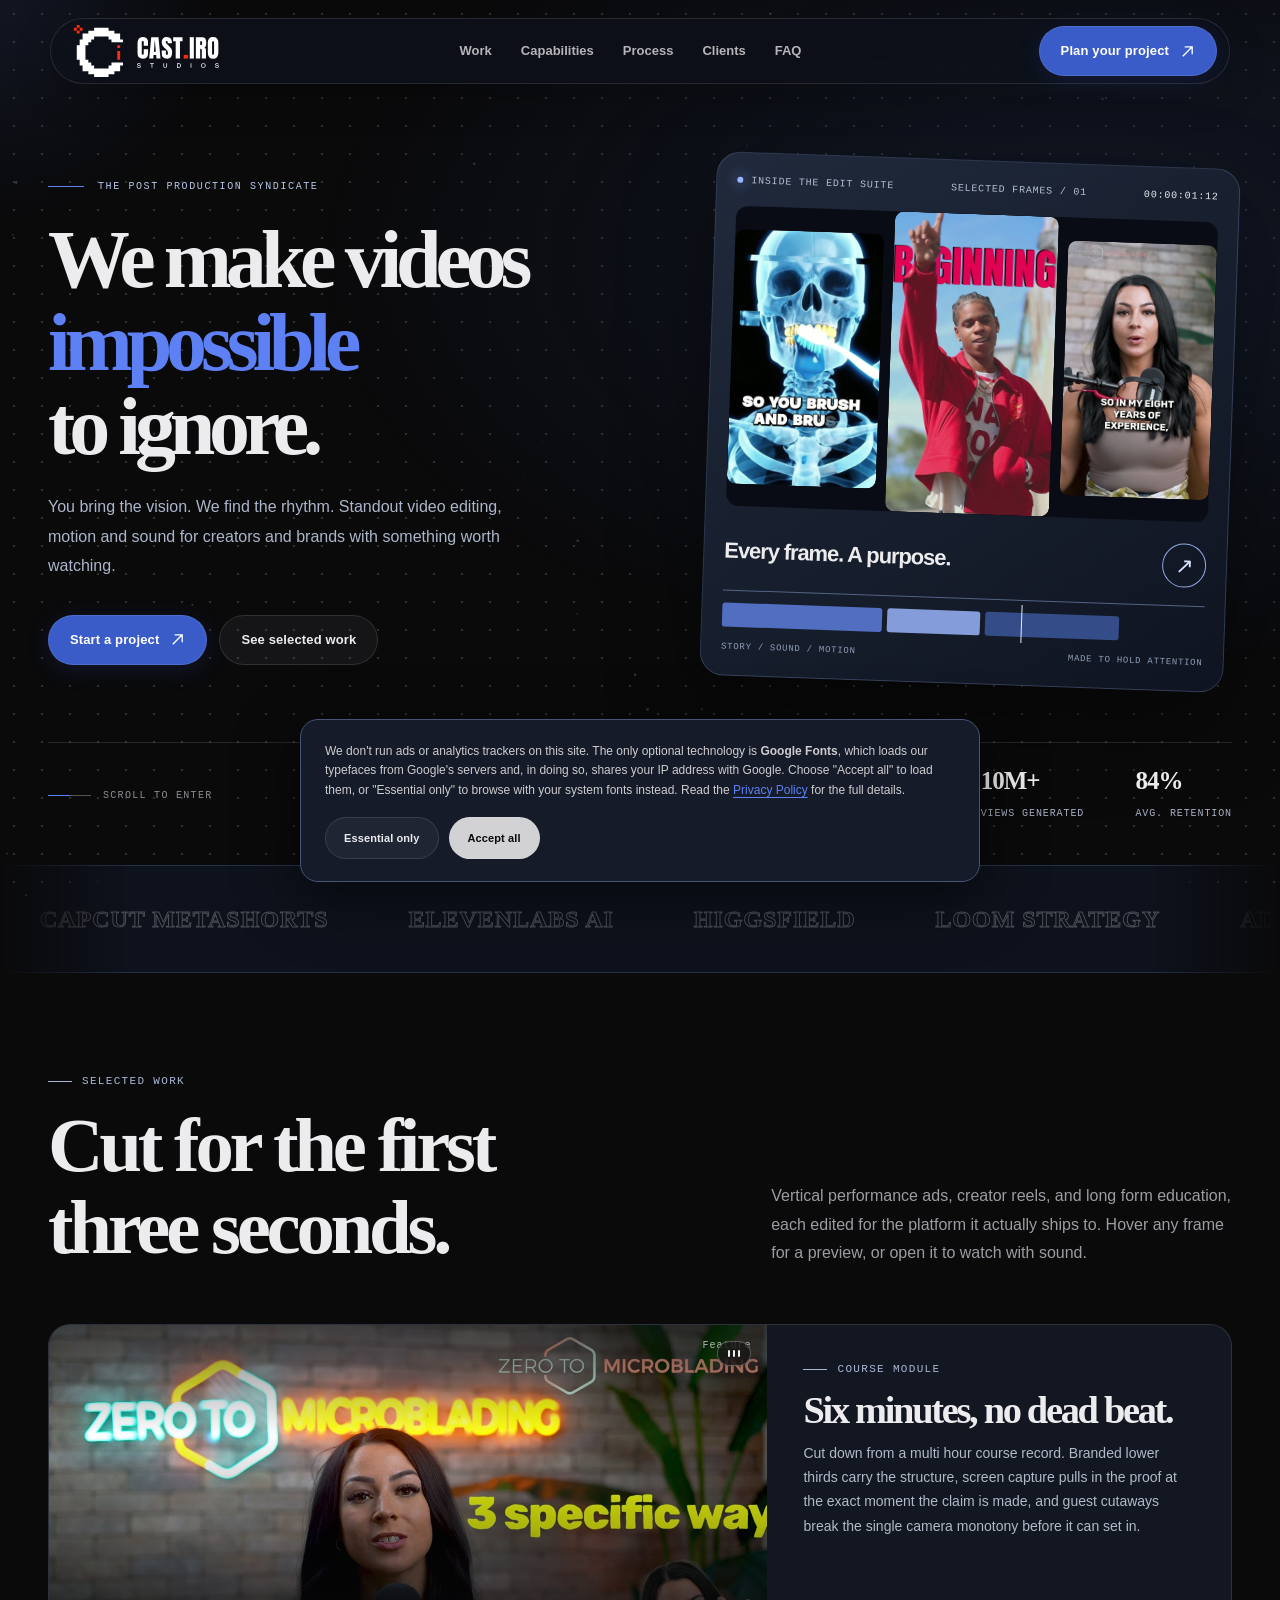
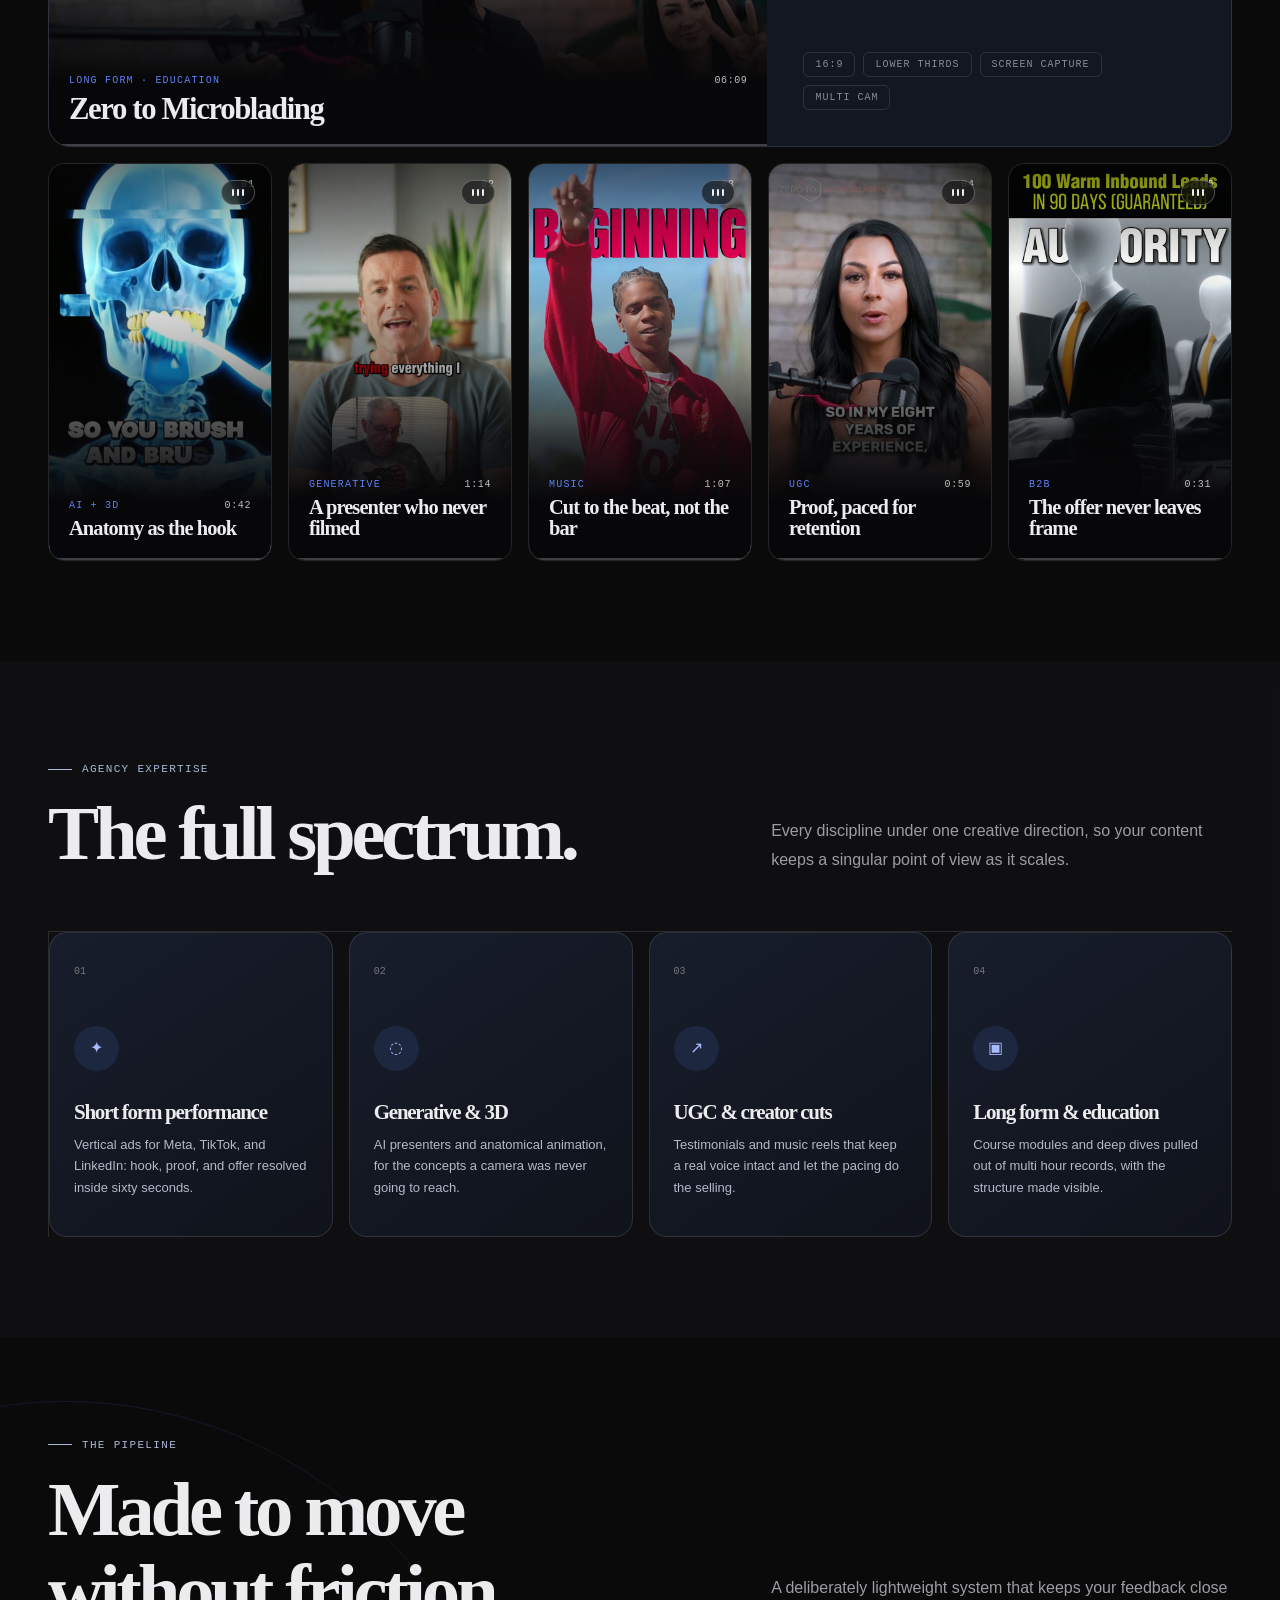
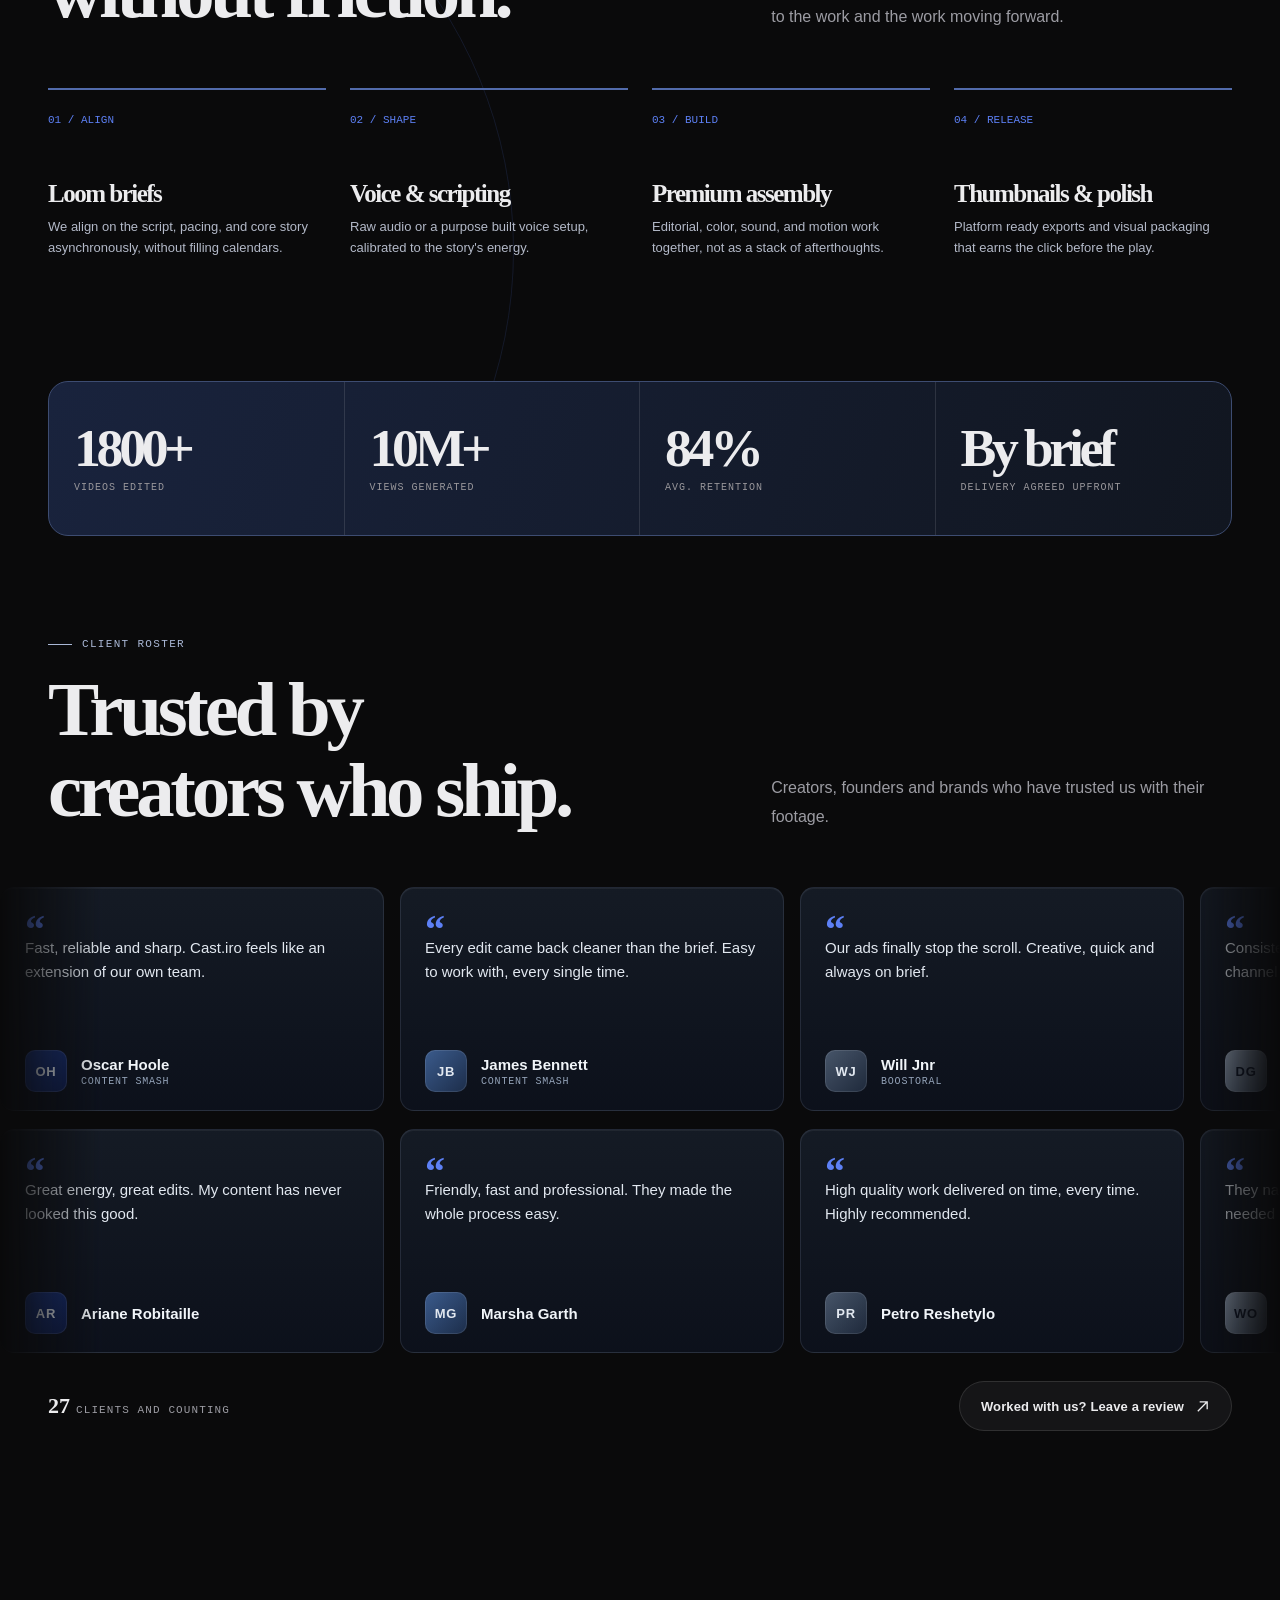
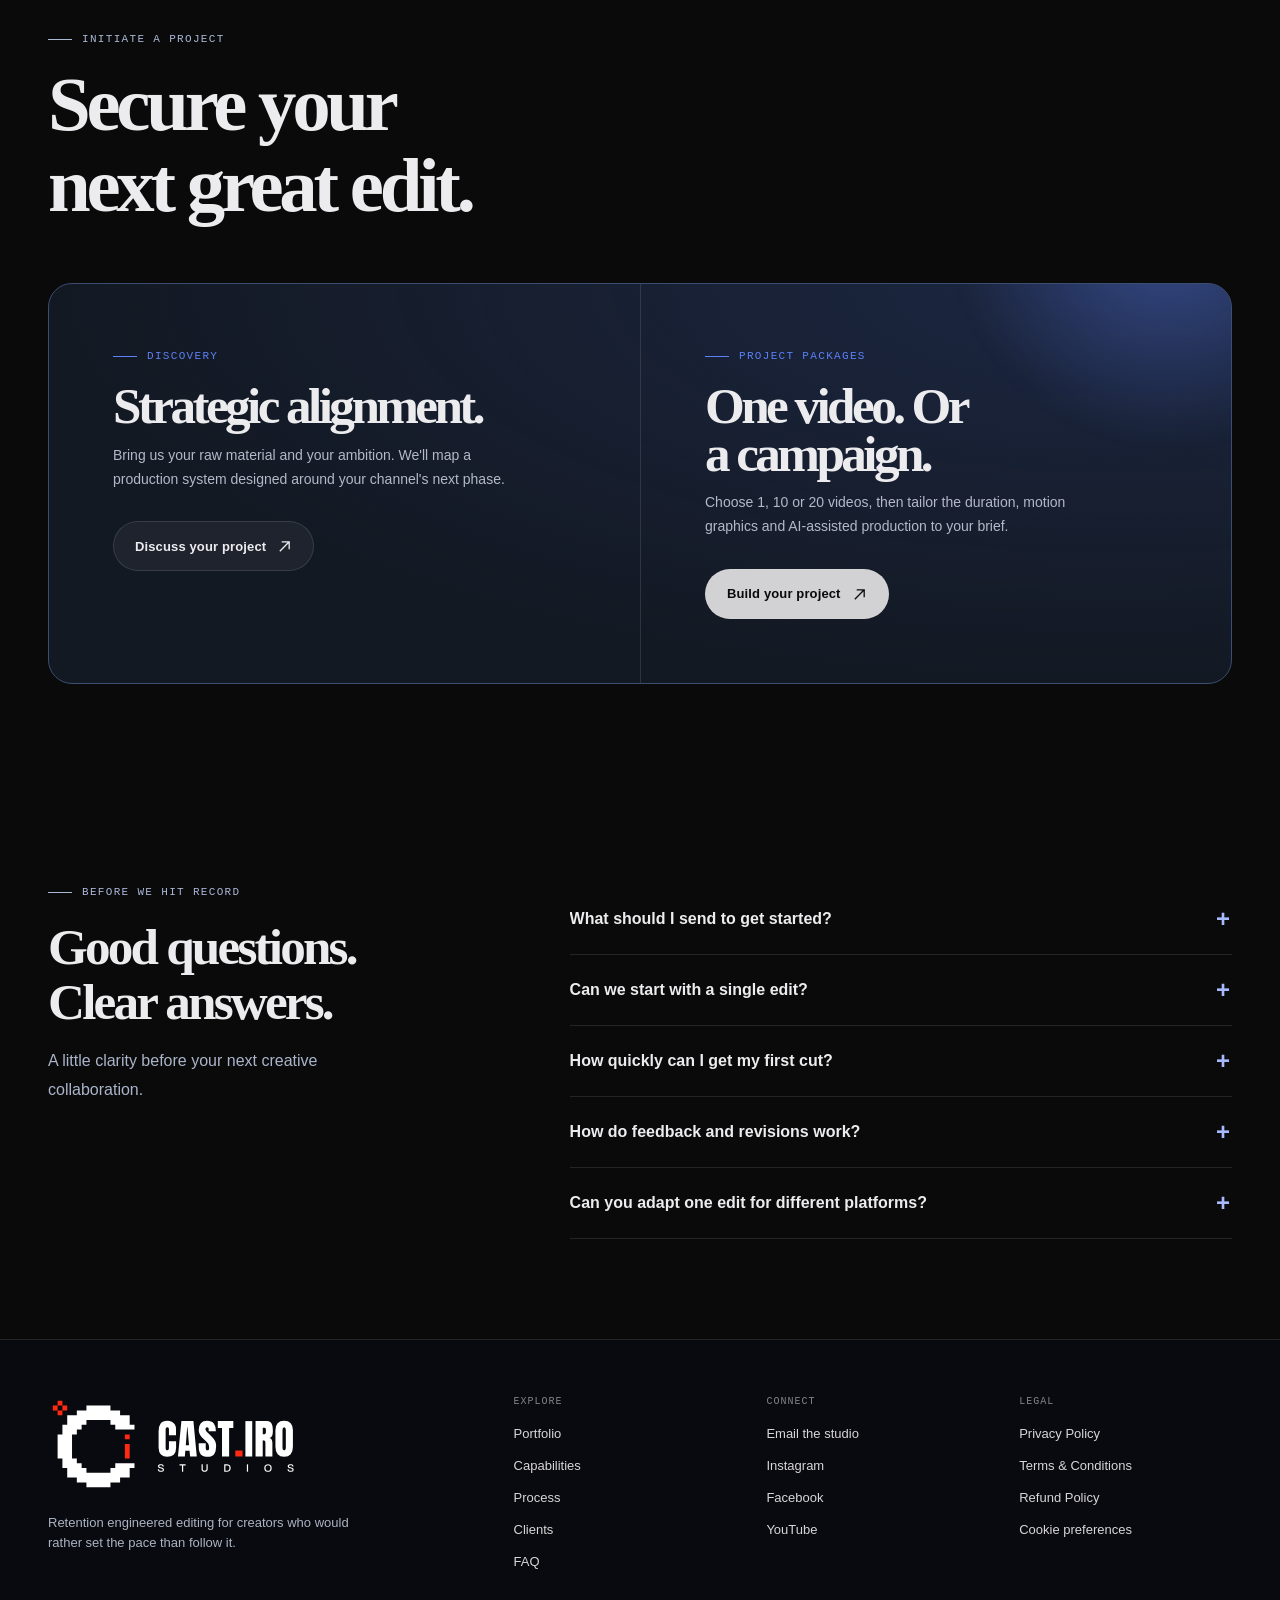
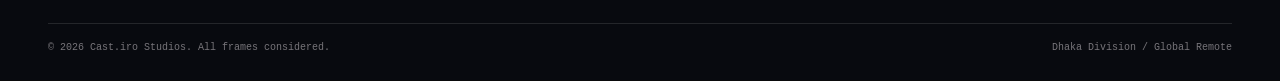
==== commit 300cb850: "Add 27 client reviews to animated client wall" ====
--- a/index.html
+++ b/index.html
@@ -1284,10 +1284,17 @@
 
     /* A card with an approved quote: wider, quote first, name below. */
     .client-chip.has-quote {
+      flex-shrink: 0;
       justify-content: space-between;
       width: clamp(300px, 30vw, 400px);
+      min-height: 224px;
       padding: 22px 24px 18px;
       white-space: normal;
+    }
+
+    .client-chip.has-quote .client-who > span:last-child {
+      min-width: 0;
+      overflow-wrap: anywhere;
     }
 
     .client-chip blockquote {
@@ -2091,70 +2098,70 @@
         <div class="client-row to-right">
           <div class="client-track">
             <ul class="client-list">
-                <li class="client-chip"><span class="client-who"><span class="client-avatar" aria-hidden="true">OH</span><span><b>Oscar Hoole</b><small>Content Smash</small></span></span></li>
-                <li class="client-chip"><span class="client-who"><span class="client-avatar" aria-hidden="true">JB</span><span><b>James Bennett</b><small>Content Smash</small></span></span></li>
-                <li class="client-chip"><span class="client-who"><span class="client-avatar" aria-hidden="true">WJ</span><span><b>Will Jnr</b><small>Boostoral</small></span></span></li>
-                <li class="client-chip"><span class="client-who"><span class="client-avatar" aria-hidden="true">DG</span><span><b>Dylan Ganga</b><small>Cash cow videos</small></span></span></li>
-                <li class="client-chip"><span class="client-who"><span class="client-avatar" aria-hidden="true">H</span><span><b>Hank</b><small>Music video</small></span></span></li>
-                <li class="client-chip"><span class="client-who"><span class="client-avatar" aria-hidden="true">JV</span><span><b>Joao Victor</b><small>UGC creator</small></span></span></li>
-                <li class="client-chip"><span class="client-who"><span class="client-avatar" aria-hidden="true">RB</span><span><b>Rik Berenschot</b></span></span></li>
-                <li class="client-chip"><span class="client-who"><span class="client-avatar" aria-hidden="true">JB</span><span><b>Jacob Bobo</b></span></span></li>
-                <li class="client-chip"><span class="client-who"><span class="client-avatar" aria-hidden="true">GC</span><span><b>Gamingwith Cherryboy</b></span></span></li>
-                <li class="client-chip"><span class="client-who"><span class="client-avatar" aria-hidden="true">AL</span><span><b>Andres Larrazabal</b></span></span></li>
-                <li class="client-chip"><span class="client-who"><span class="client-avatar" aria-hidden="true">EH</span><span><b>Emmanuel Haslam</b></span></span></li>
-                <li class="client-chip"><span class="client-who"><span class="client-avatar" aria-hidden="true">DC</span><span><b>Daniel Culafic</b></span></span></li>
-                <li class="client-chip"><span class="client-who"><span class="client-avatar" aria-hidden="true">JA</span><span><b>Joao Argolo</b></span></span></li>
-                <li class="client-chip"><span class="client-who"><span class="client-avatar" aria-hidden="true">SD</span><span><b>Sri Bharati Devi</b></span></span></li>
+                <li class="client-chip has-quote"><blockquote>Fast, reliable and sharp. Cast.iro feels like an extension of our own team.</blockquote><span class="client-who"><span class="client-avatar" aria-hidden="true">OH</span><span><b>Oscar Hoole</b><small>Content Smash</small></span></span></li>
+                <li class="client-chip has-quote"><blockquote>Every edit came back cleaner than the brief. Easy to work with, every single time.</blockquote><span class="client-who"><span class="client-avatar" aria-hidden="true">JB</span><span><b>James Bennett</b><small>Content Smash</small></span></span></li>
+                <li class="client-chip has-quote"><blockquote>Our ads finally stop the scroll. Creative, quick and always on brief.</blockquote><span class="client-who"><span class="client-avatar" aria-hidden="true">WJ</span><span><b>Will Jnr</b><small>Boostoral</small></span></span></li>
+                <li class="client-chip has-quote"><blockquote>Consistent quality at volume. They kept the channel moving without me chasing anything.</blockquote><span class="client-who"><span class="client-avatar" aria-hidden="true">DG</span><span><b>Dylan Ganga</b><small>Cash cow videos</small></span></span></li>
+                <li class="client-chip has-quote"><blockquote>They understood the vibe straight away and cut the video exactly to the beat.</blockquote><span class="client-who"><span class="client-avatar" aria-hidden="true">H</span><span><b>Hank</b><small>Music video</small></span></span></li>
+                <li class="client-chip has-quote"><blockquote>My UGC looks premium now. Quick turnarounds and great communication.</blockquote><span class="client-who"><span class="client-avatar" aria-hidden="true">JV</span><span><b>Joao Victor</b><small>UGC creator</small></span></span></li>
+                <li class="client-chip has-quote"><blockquote>Great editors, great work. Delivered exactly what we needed, on time.</blockquote><span class="client-who"><span class="client-avatar" aria-hidden="true">RB</span><span><b>Rik Berenschot</b></span></span></li>
+                <li class="client-chip has-quote"><blockquote>Sharp pacing and clean cuts. The videos hold attention from the first second.</blockquote><span class="client-who"><span class="client-avatar" aria-hidden="true">JB</span><span><b>Jacob Bobo</b></span></span></li>
+                <li class="client-chip has-quote"><blockquote>They made my gameplay feel like a show. Viewers stay way longer now.</blockquote><span class="client-who"><span class="client-avatar" aria-hidden="true">GC</span><span><b>Gamingwith Cherryboy</b></span></span></li>
+                <li class="client-chip has-quote"><blockquote>Professional from start to finish. Clear communication and quality edits.</blockquote><span class="client-who"><span class="client-avatar" aria-hidden="true">AL</span><span><b>Andres Larrazabal</b></span></span></li>
+                <li class="client-chip has-quote"><blockquote>Quick, creative and detail-obsessed. Exactly what you want in an editor.</blockquote><span class="client-who"><span class="client-avatar" aria-hidden="true">EH</span><span><b>Emmanuel Haslam</b></span></span></li>
+                <li class="client-chip has-quote"><blockquote>Sent raw footage, got back a polished video. Couldn&#39;t be simpler.</blockquote><span class="client-who"><span class="client-avatar" aria-hidden="true">DC</span><span><b>Daniel Culafic</b></span></span></li>
+                <li class="client-chip has-quote"><blockquote>Reliable and talented. Every revision was handled fast and without fuss.</blockquote><span class="client-who"><span class="client-avatar" aria-hidden="true">JA</span><span><b>Joao Argolo</b></span></span></li>
+                <li class="client-chip has-quote"><blockquote>They brought the story out of my footage beautifully. Thoughtful, careful work.</blockquote><span class="client-who"><span class="client-avatar" aria-hidden="true">SD</span><span><b>Sri Bharati Devi</b></span></span></li>
             </ul>
             <ul class="client-list" aria-hidden="true">
-                <li class="client-chip"><span class="client-who"><span class="client-avatar" aria-hidden="true">OH</span><span><b>Oscar Hoole</b><small>Content Smash</small></span></span></li>
-                <li class="client-chip"><span class="client-who"><span class="client-avatar" aria-hidden="true">JB</span><span><b>James Bennett</b><small>Content Smash</small></span></span></li>
-                <li class="client-chip"><span class="client-who"><span class="client-avatar" aria-hidden="true">WJ</span><span><b>Will Jnr</b><small>Boostoral</small></span></span></li>
-                <li class="client-chip"><span class="client-who"><span class="client-avatar" aria-hidden="true">DG</span><span><b>Dylan Ganga</b><small>Cash cow videos</small></span></span></li>
-                <li class="client-chip"><span class="client-who"><span class="client-avatar" aria-hidden="true">H</span><span><b>Hank</b><small>Music video</small></span></span></li>
-                <li class="client-chip"><span class="client-who"><span class="client-avatar" aria-hidden="true">JV</span><span><b>Joao Victor</b><small>UGC creator</small></span></span></li>
-                <li class="client-chip"><span class="client-who"><span class="client-avatar" aria-hidden="true">RB</span><span><b>Rik Berenschot</b></span></span></li>
-                <li class="client-chip"><span class="client-who"><span class="client-avatar" aria-hidden="true">JB</span><span><b>Jacob Bobo</b></span></span></li>
-                <li class="client-chip"><span class="client-who"><span class="client-avatar" aria-hidden="true">GC</span><span><b>Gamingwith Cherryboy</b></span></span></li>
-                <li class="client-chip"><span class="client-who"><span class="client-avatar" aria-hidden="true">AL</span><span><b>Andres Larrazabal</b></span></span></li>
-                <li class="client-chip"><span class="client-who"><span class="client-avatar" aria-hidden="true">EH</span><span><b>Emmanuel Haslam</b></span></span></li>
-                <li class="client-chip"><span class="client-who"><span class="client-avatar" aria-hidden="true">DC</span><span><b>Daniel Culafic</b></span></span></li>
-                <li class="client-chip"><span class="client-who"><span class="client-avatar" aria-hidden="true">JA</span><span><b>Joao Argolo</b></span></span></li>
-                <li class="client-chip"><span class="client-who"><span class="client-avatar" aria-hidden="true">SD</span><span><b>Sri Bharati Devi</b></span></span></li>
+                <li class="client-chip has-quote"><blockquote>Fast, reliable and sharp. Cast.iro feels like an extension of our own team.</blockquote><span class="client-who"><span class="client-avatar" aria-hidden="true">OH</span><span><b>Oscar Hoole</b><small>Content Smash</small></span></span></li>
+                <li class="client-chip has-quote"><blockquote>Every edit came back cleaner than the brief. Easy to work with, every single time.</blockquote><span class="client-who"><span class="client-avatar" aria-hidden="true">JB</span><span><b>James Bennett</b><small>Content Smash</small></span></span></li>
+                <li class="client-chip has-quote"><blockquote>Our ads finally stop the scroll. Creative, quick and always on brief.</blockquote><span class="client-who"><span class="client-avatar" aria-hidden="true">WJ</span><span><b>Will Jnr</b><small>Boostoral</small></span></span></li>
+                <li class="client-chip has-quote"><blockquote>Consistent quality at volume. They kept the channel moving without me chasing anything.</blockquote><span class="client-who"><span class="client-avatar" aria-hidden="true">DG</span><span><b>Dylan Ganga</b><small>Cash cow videos</small></span></span></li>
+                <li class="client-chip has-quote"><blockquote>They understood the vibe straight away and cut the video exactly to the beat.</blockquote><span class="client-who"><span class="client-avatar" aria-hidden="true">H</span><span><b>Hank</b><small>Music video</small></span></span></li>
+                <li class="client-chip has-quote"><blockquote>My UGC looks premium now. Quick turnarounds and great communication.</blockquote><span class="client-who"><span class="client-avatar" aria-hidden="true">JV</span><span><b>Joao Victor</b><small>UGC creator</small></span></span></li>
+                <li class="client-chip has-quote"><blockquote>Great editors, great work. Delivered exactly what we needed, on time.</blockquote><span class="client-who"><span class="client-avatar" aria-hidden="true">RB</span><span><b>Rik Berenschot</b></span></span></li>
+                <li class="client-chip has-quote"><blockquote>Sharp pacing and clean cuts. The videos hold attention from the first second.</blockquote><span class="client-who"><span class="client-avatar" aria-hidden="true">JB</span><span><b>Jacob Bobo</b></span></span></li>
+                <li class="client-chip has-quote"><blockquote>They made my gameplay feel like a show. Viewers stay way longer now.</blockquote><span class="client-who"><span class="client-avatar" aria-hidden="true">GC</span><span><b>Gamingwith Cherryboy</b></span></span></li>
+                <li class="client-chip has-quote"><blockquote>Professional from start to finish. Clear communication and quality edits.</blockquote><span class="client-who"><span class="client-avatar" aria-hidden="true">AL</span><span><b>Andres Larrazabal</b></span></span></li>
+                <li class="client-chip has-quote"><blockquote>Quick, creative and detail-obsessed. Exactly what you want in an editor.</blockquote><span class="client-who"><span class="client-avatar" aria-hidden="true">EH</span><span><b>Emmanuel Haslam</b></span></span></li>
+                <li class="client-chip has-quote"><blockquote>Sent raw footage, got back a polished video. Couldn&#39;t be simpler.</blockquote><span class="client-who"><span class="client-avatar" aria-hidden="true">DC</span><span><b>Daniel Culafic</b></span></span></li>
+                <li class="client-chip has-quote"><blockquote>Reliable and talented. Every revision was handled fast and without fuss.</blockquote><span class="client-who"><span class="client-avatar" aria-hidden="true">JA</span><span><b>Joao Argolo</b></span></span></li>
+                <li class="client-chip has-quote"><blockquote>They brought the story out of my footage beautifully. Thoughtful, careful work.</blockquote><span class="client-who"><span class="client-avatar" aria-hidden="true">SD</span><span><b>Sri Bharati Devi</b></span></span></li>
             </ul>
           </div>
         </div>
         <div class="client-row to-left">
           <div class="client-track">
             <ul class="client-list">
-                <li class="client-chip"><span class="client-who"><span class="client-avatar" aria-hidden="true">AR</span><span><b>Ariane Robitaille</b></span></span></li>
-                <li class="client-chip"><span class="client-who"><span class="client-avatar" aria-hidden="true">MG</span><span><b>Marsha Garth</b></span></span></li>
-                <li class="client-chip"><span class="client-who"><span class="client-avatar" aria-hidden="true">PR</span><span><b>Petro Reshetylo</b></span></span></li>
-                <li class="client-chip"><span class="client-who"><span class="client-avatar" aria-hidden="true">WO</span><span><b>William Orna</b></span></span></li>
-                <li class="client-chip"><span class="client-who"><span class="client-avatar" aria-hidden="true">FA</span><span><b>Faiyaz Ajam</b></span></span></li>
-                <li class="client-chip"><span class="client-who"><span class="client-avatar" aria-hidden="true">MA</span><span><b>Moe Anvar</b></span></span></li>
-                <li class="client-chip"><span class="client-who"><span class="client-avatar" aria-hidden="true">AA</span><span><b>Adrian Argueta</b></span></span></li>
-                <li class="client-chip"><span class="client-who"><span class="client-avatar" aria-hidden="true">MT</span><span><b>Manuel Toccaceli</b></span></span></li>
-                <li class="client-chip"><span class="client-who"><span class="client-avatar" aria-hidden="true">KM</span><span><b>Kerry MacK</b></span></span></li>
-                <li class="client-chip"><span class="client-who"><span class="client-avatar" aria-hidden="true">AK</span><span><b>Arthur Kos-Cassidy</b></span></span></li>
-                <li class="client-chip"><span class="client-who"><span class="client-avatar" aria-hidden="true">KP</span><span><b>Kalysta Paris</b></span></span></li>
-                <li class="client-chip"><span class="client-who"><span class="client-avatar" aria-hidden="true">LB</span><span><b>Luca Catalina Behrendt</b></span></span></li>
-                <li class="client-chip"><span class="client-who"><span class="client-avatar" aria-hidden="true">TJ</span><span><b>Thijmen Jonker</b></span></span></li>
+                <li class="client-chip has-quote"><blockquote>Great energy, great edits. My content has never looked this good.</blockquote><span class="client-who"><span class="client-avatar" aria-hidden="true">AR</span><span><b>Ariane Robitaille</b></span></span></li>
+                <li class="client-chip has-quote"><blockquote>Friendly, fast and professional. They made the whole process easy.</blockquote><span class="client-who"><span class="client-avatar" aria-hidden="true">MG</span><span><b>Marsha Garth</b></span></span></li>
+                <li class="client-chip has-quote"><blockquote>High quality work delivered on time, every time. Highly recommended.</blockquote><span class="client-who"><span class="client-avatar" aria-hidden="true">PR</span><span><b>Petro Reshetylo</b></span></span></li>
+                <li class="client-chip has-quote"><blockquote>They nailed the style on the first cut. Barely needed any changes.</blockquote><span class="client-who"><span class="client-avatar" aria-hidden="true">WO</span><span><b>William Orna</b></span></span></li>
+                <li class="client-chip has-quote"><blockquote>Excellent editing and quick replies. A team you can rely on.</blockquote><span class="client-who"><span class="client-avatar" aria-hidden="true">FA</span><span><b>Faiyaz Ajam</b></span></span></li>
+                <li class="client-chip has-quote"><blockquote>Clean, modern edits that made my brand look professional.</blockquote><span class="client-who"><span class="client-avatar" aria-hidden="true">MA</span><span><b>Moe Anvar</b></span></span></li>
+                <li class="client-chip has-quote"><blockquote>Strong storytelling and smooth pacing. Exactly what my videos needed.</blockquote><span class="client-who"><span class="client-avatar" aria-hidden="true">AA</span><span><b>Adrian Argueta</b></span></span></li>
+                <li class="client-chip has-quote"><blockquote>Precise, creative and always on schedule. A pleasure to work with.</blockquote><span class="client-who"><span class="client-avatar" aria-hidden="true">MT</span><span><b>Manuel Toccaceli</b></span></span></li>
+                <li class="client-chip has-quote"><blockquote>They took everything off my plate and the results speak for themselves.</blockquote><span class="client-who"><span class="client-avatar" aria-hidden="true">KM</span><span><b>Kerry MacK</b></span></span></li>
+                <li class="client-chip has-quote"><blockquote>Thoughtful edits with real attention to detail. Very happy with the result.</blockquote><span class="client-who"><span class="client-avatar" aria-hidden="true">AK</span><span><b>Arthur Kos-Cassidy</b></span></span></li>
+                <li class="client-chip has-quote"><blockquote>Fast turnaround, beautiful edits, and they really listened to my ideas.</blockquote><span class="client-who"><span class="client-avatar" aria-hidden="true">KP</span><span><b>Kalysta Paris</b></span></span></li>
+                <li class="client-chip has-quote"><blockquote>Professional, patient and creative. The final video exceeded my expectations.</blockquote><span class="client-who"><span class="client-avatar" aria-hidden="true">LB</span><span><b>Luca Catalina Behrendt</b></span></span></li>
+                <li class="client-chip has-quote"><blockquote>Great communication and top-quality editing. Would work with them again.</blockquote><span class="client-who"><span class="client-avatar" aria-hidden="true">TJ</span><span><b>Thijmen Jonker</b></span></span></li>
             </ul>
             <ul class="client-list" aria-hidden="true">
-                <li class="client-chip"><span class="client-who"><span class="client-avatar" aria-hidden="true">AR</span><span><b>Ariane Robitaille</b></span></span></li>
-                <li class="client-chip"><span class="client-who"><span class="client-avatar" aria-hidden="true">MG</span><span><b>Marsha Garth</b></span></span></li>
-                <li class="client-chip"><span class="client-who"><span class="client-avatar" aria-hidden="true">PR</span><span><b>Petro Reshetylo</b></span></span></li>
-                <li class="client-chip"><span class="client-who"><span class="client-avatar" aria-hidden="true">WO</span><span><b>William Orna</b></span></span></li>
-                <li class="client-chip"><span class="client-who"><span class="client-avatar" aria-hidden="true">FA</span><span><b>Faiyaz Ajam</b></span></span></li>
-                <li class="client-chip"><span class="client-who"><span class="client-avatar" aria-hidden="true">MA</span><span><b>Moe Anvar</b></span></span></li>
-                <li class="client-chip"><span class="client-who"><span class="client-avatar" aria-hidden="true">AA</span><span><b>Adrian Argueta</b></span></span></li>
-                <li class="client-chip"><span class="client-who"><span class="client-avatar" aria-hidden="true">MT</span><span><b>Manuel Toccaceli</b></span></span></li>
-                <li class="client-chip"><span class="client-who"><span class="client-avatar" aria-hidden="true">KM</span><span><b>Kerry MacK</b></span></span></li>
-                <li class="client-chip"><span class="client-who"><span class="client-avatar" aria-hidden="true">AK</span><span><b>Arthur Kos-Cassidy</b></span></span></li>
-                <li class="client-chip"><span class="client-who"><span class="client-avatar" aria-hidden="true">KP</span><span><b>Kalysta Paris</b></span></span></li>
-                <li class="client-chip"><span class="client-who"><span class="client-avatar" aria-hidden="true">LB</span><span><b>Luca Catalina Behrendt</b></span></span></li>
-                <li class="client-chip"><span class="client-who"><span class="client-avatar" aria-hidden="true">TJ</span><span><b>Thijmen Jonker</b></span></span></li>
+                <li class="client-chip has-quote"><blockquote>Great energy, great edits. My content has never looked this good.</blockquote><span class="client-who"><span class="client-avatar" aria-hidden="true">AR</span><span><b>Ariane Robitaille</b></span></span></li>
+                <li class="client-chip has-quote"><blockquote>Friendly, fast and professional. They made the whole process easy.</blockquote><span class="client-who"><span class="client-avatar" aria-hidden="true">MG</span><span><b>Marsha Garth</b></span></span></li>
+                <li class="client-chip has-quote"><blockquote>High quality work delivered on time, every time. Highly recommended.</blockquote><span class="client-who"><span class="client-avatar" aria-hidden="true">PR</span><span><b>Petro Reshetylo</b></span></span></li>
+                <li class="client-chip has-quote"><blockquote>They nailed the style on the first cut. Barely needed any changes.</blockquote><span class="client-who"><span class="client-avatar" aria-hidden="true">WO</span><span><b>William Orna</b></span></span></li>
+                <li class="client-chip has-quote"><blockquote>Excellent editing and quick replies. A team you can rely on.</blockquote><span class="client-who"><span class="client-avatar" aria-hidden="true">FA</span><span><b>Faiyaz Ajam</b></span></span></li>
+                <li class="client-chip has-quote"><blockquote>Clean, modern edits that made my brand look professional.</blockquote><span class="client-who"><span class="client-avatar" aria-hidden="true">MA</span><span><b>Moe Anvar</b></span></span></li>
+                <li class="client-chip has-quote"><blockquote>Strong storytelling and smooth pacing. Exactly what my videos needed.</blockquote><span class="client-who"><span class="client-avatar" aria-hidden="true">AA</span><span><b>Adrian Argueta</b></span></span></li>
+                <li class="client-chip has-quote"><blockquote>Precise, creative and always on schedule. A pleasure to work with.</blockquote><span class="client-who"><span class="client-avatar" aria-hidden="true">MT</span><span><b>Manuel Toccaceli</b></span></span></li>
+                <li class="client-chip has-quote"><blockquote>They took everything off my plate and the results speak for themselves.</blockquote><span class="client-who"><span class="client-avatar" aria-hidden="true">KM</span><span><b>Kerry MacK</b></span></span></li>
+                <li class="client-chip has-quote"><blockquote>Thoughtful edits with real attention to detail. Very happy with the result.</blockquote><span class="client-who"><span class="client-avatar" aria-hidden="true">AK</span><span><b>Arthur Kos-Cassidy</b></span></span></li>
+                <li class="client-chip has-quote"><blockquote>Fast turnaround, beautiful edits, and they really listened to my ideas.</blockquote><span class="client-who"><span class="client-avatar" aria-hidden="true">KP</span><span><b>Kalysta Paris</b></span></span></li>
+                <li class="client-chip has-quote"><blockquote>Professional, patient and creative. The final video exceeded my expectations.</blockquote><span class="client-who"><span class="client-avatar" aria-hidden="true">LB</span><span><b>Luca Catalina Behrendt</b></span></span></li>
+                <li class="client-chip has-quote"><blockquote>Great communication and top-quality editing. Would work with them again.</blockquote><span class="client-who"><span class="client-avatar" aria-hidden="true">TJ</span><span><b>Thijmen Jonker</b></span></span></li>
             </ul>
           </div>
         </div>
